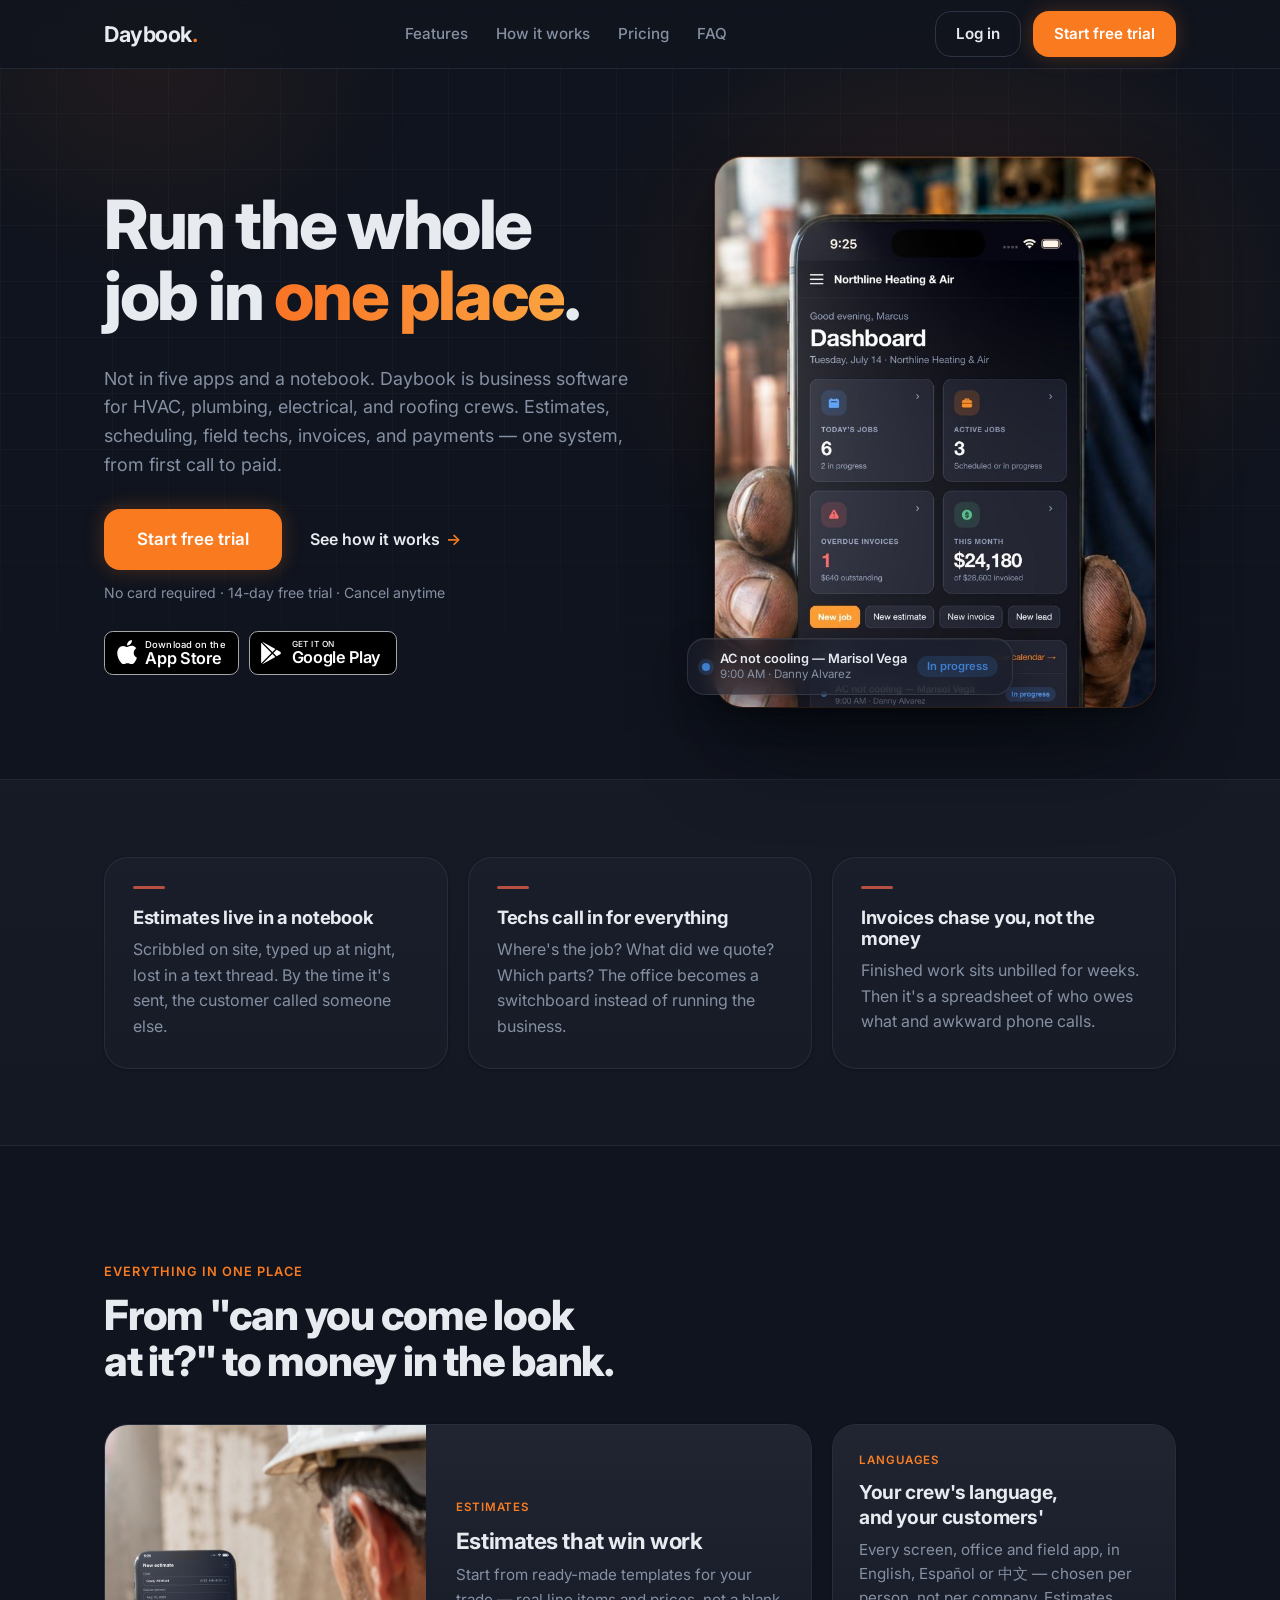
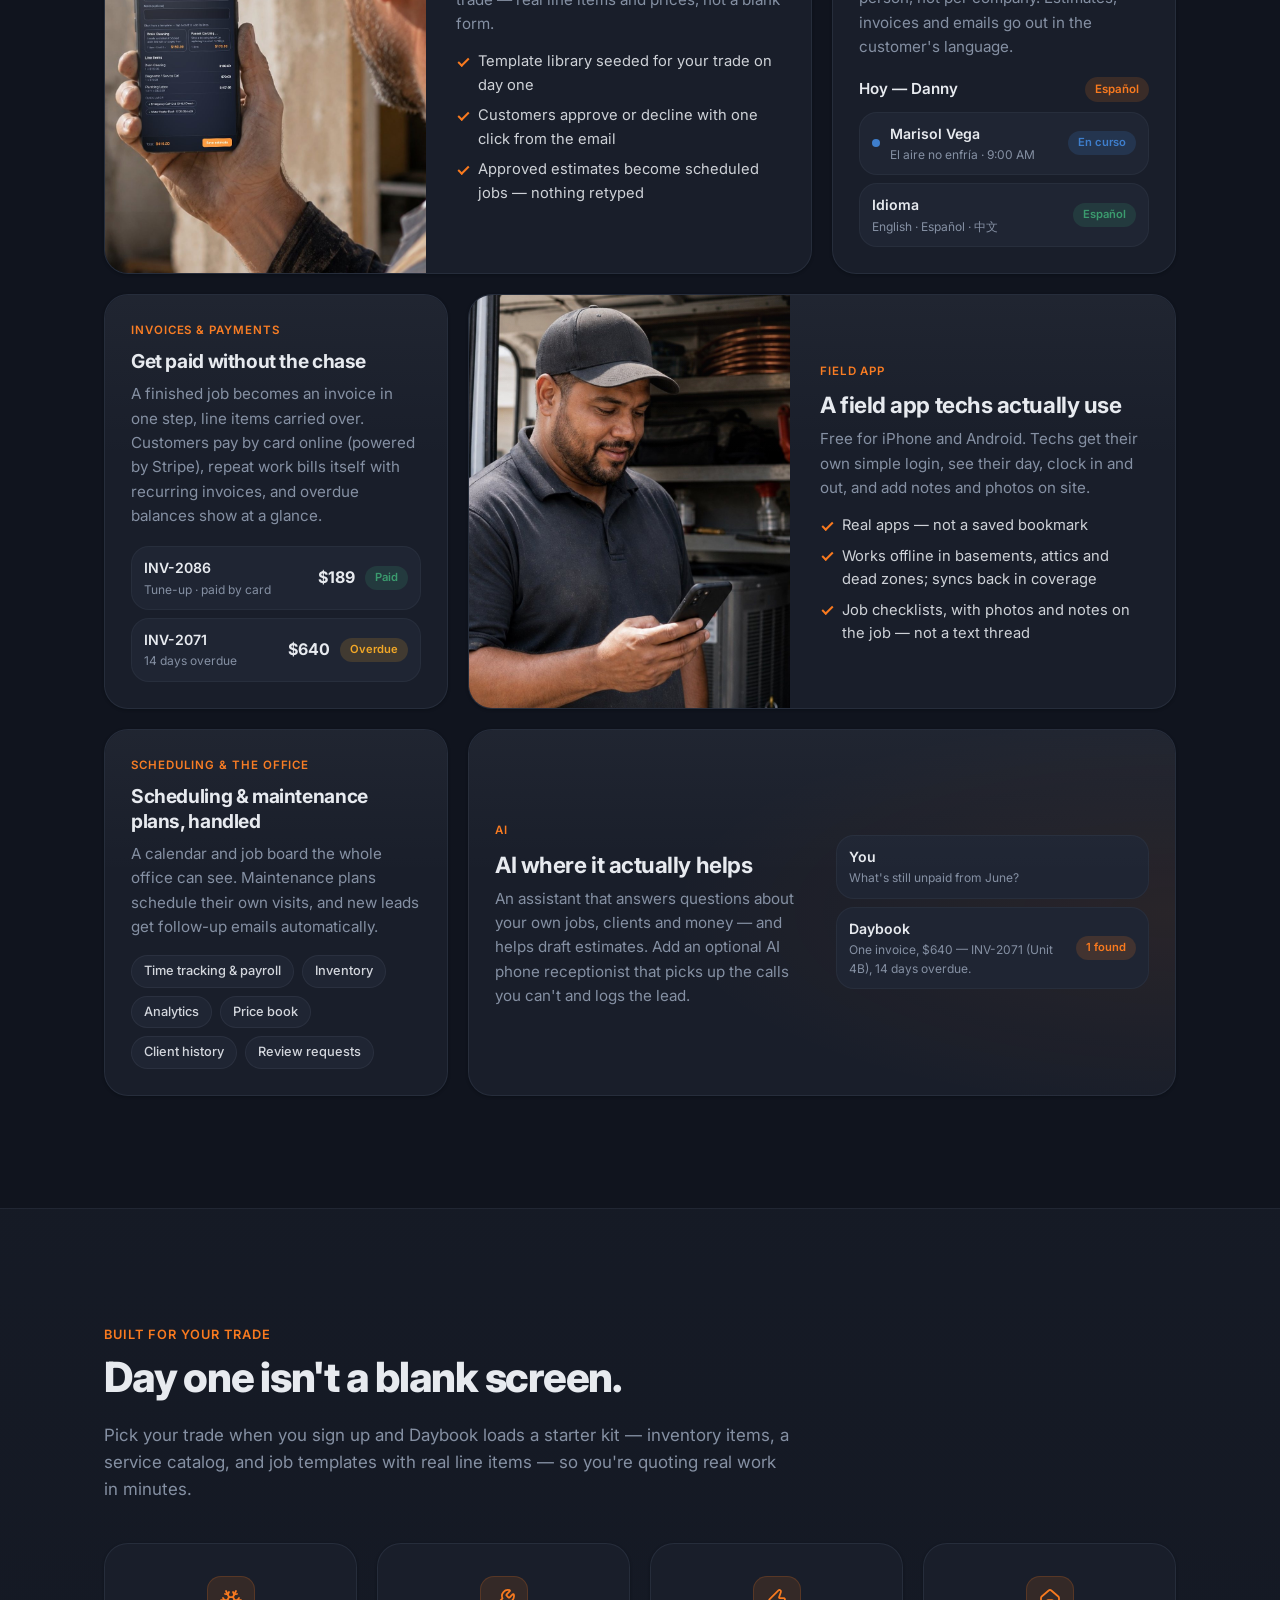
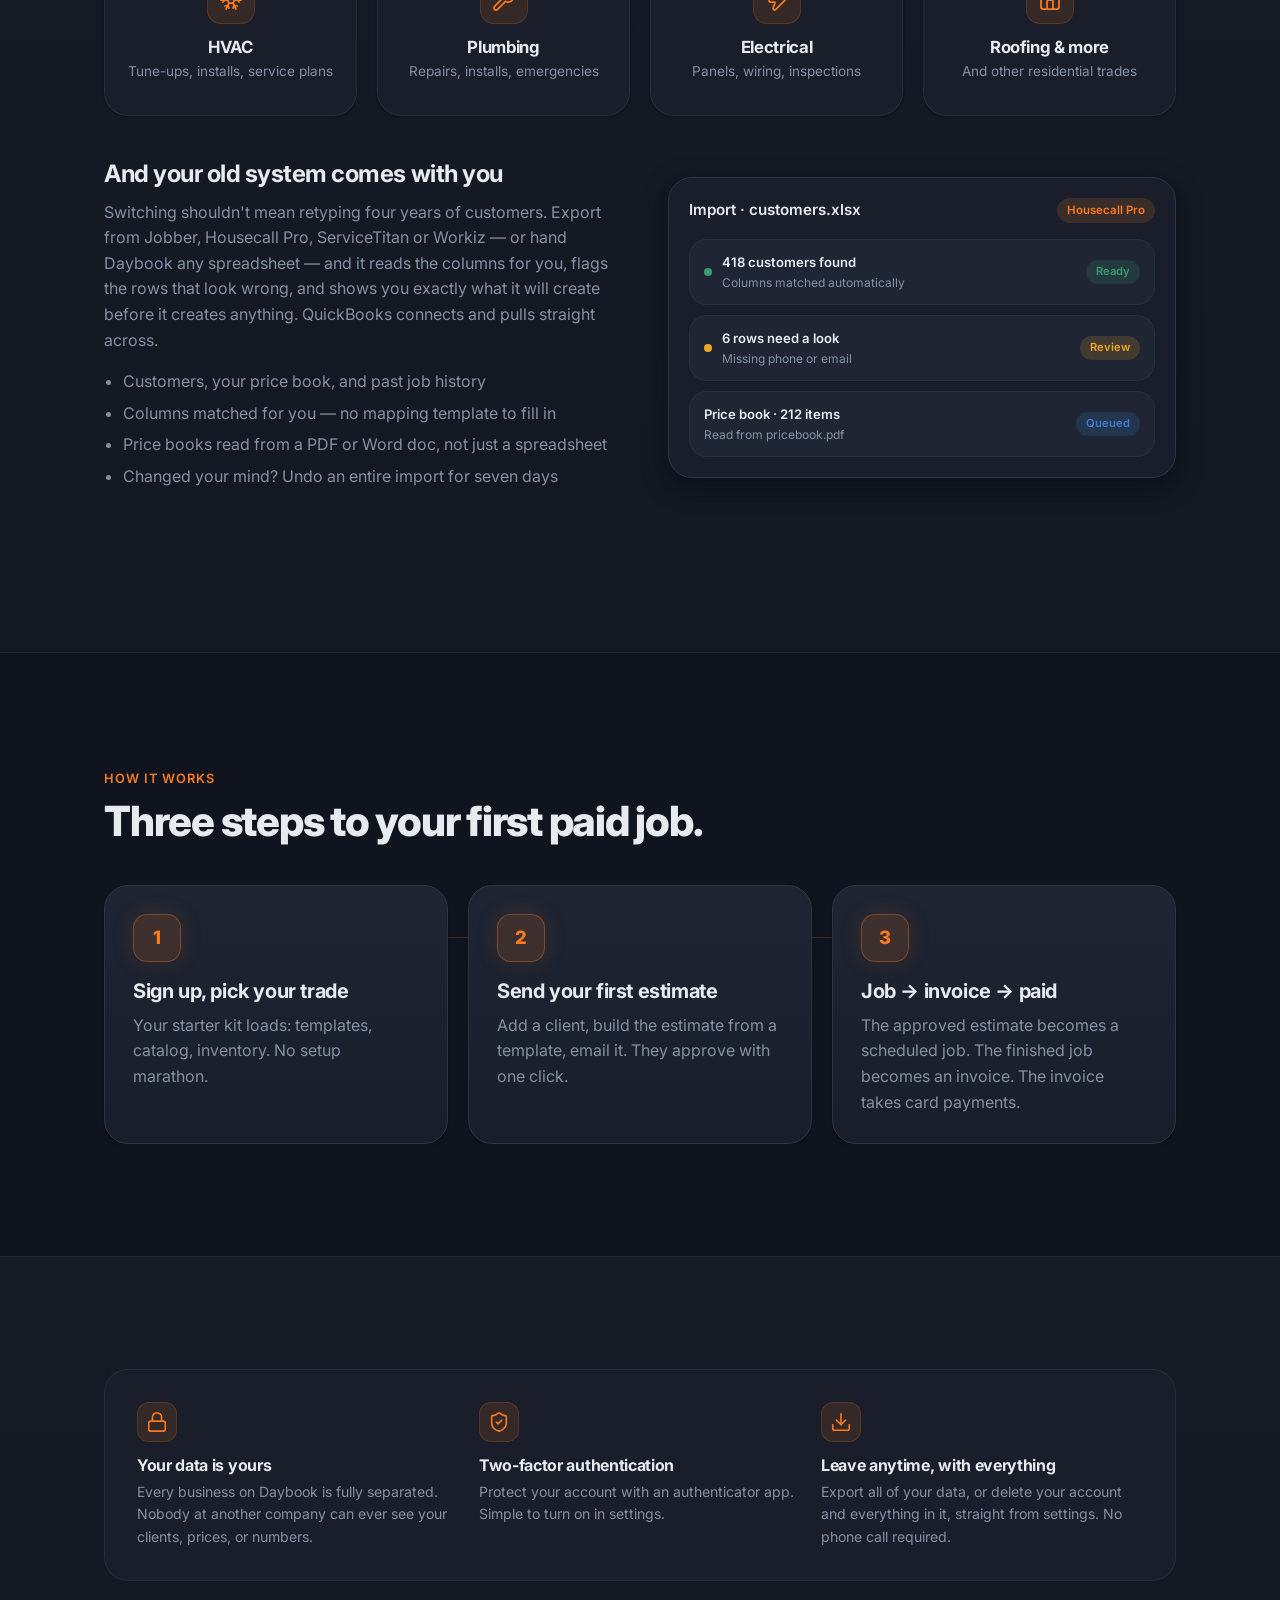
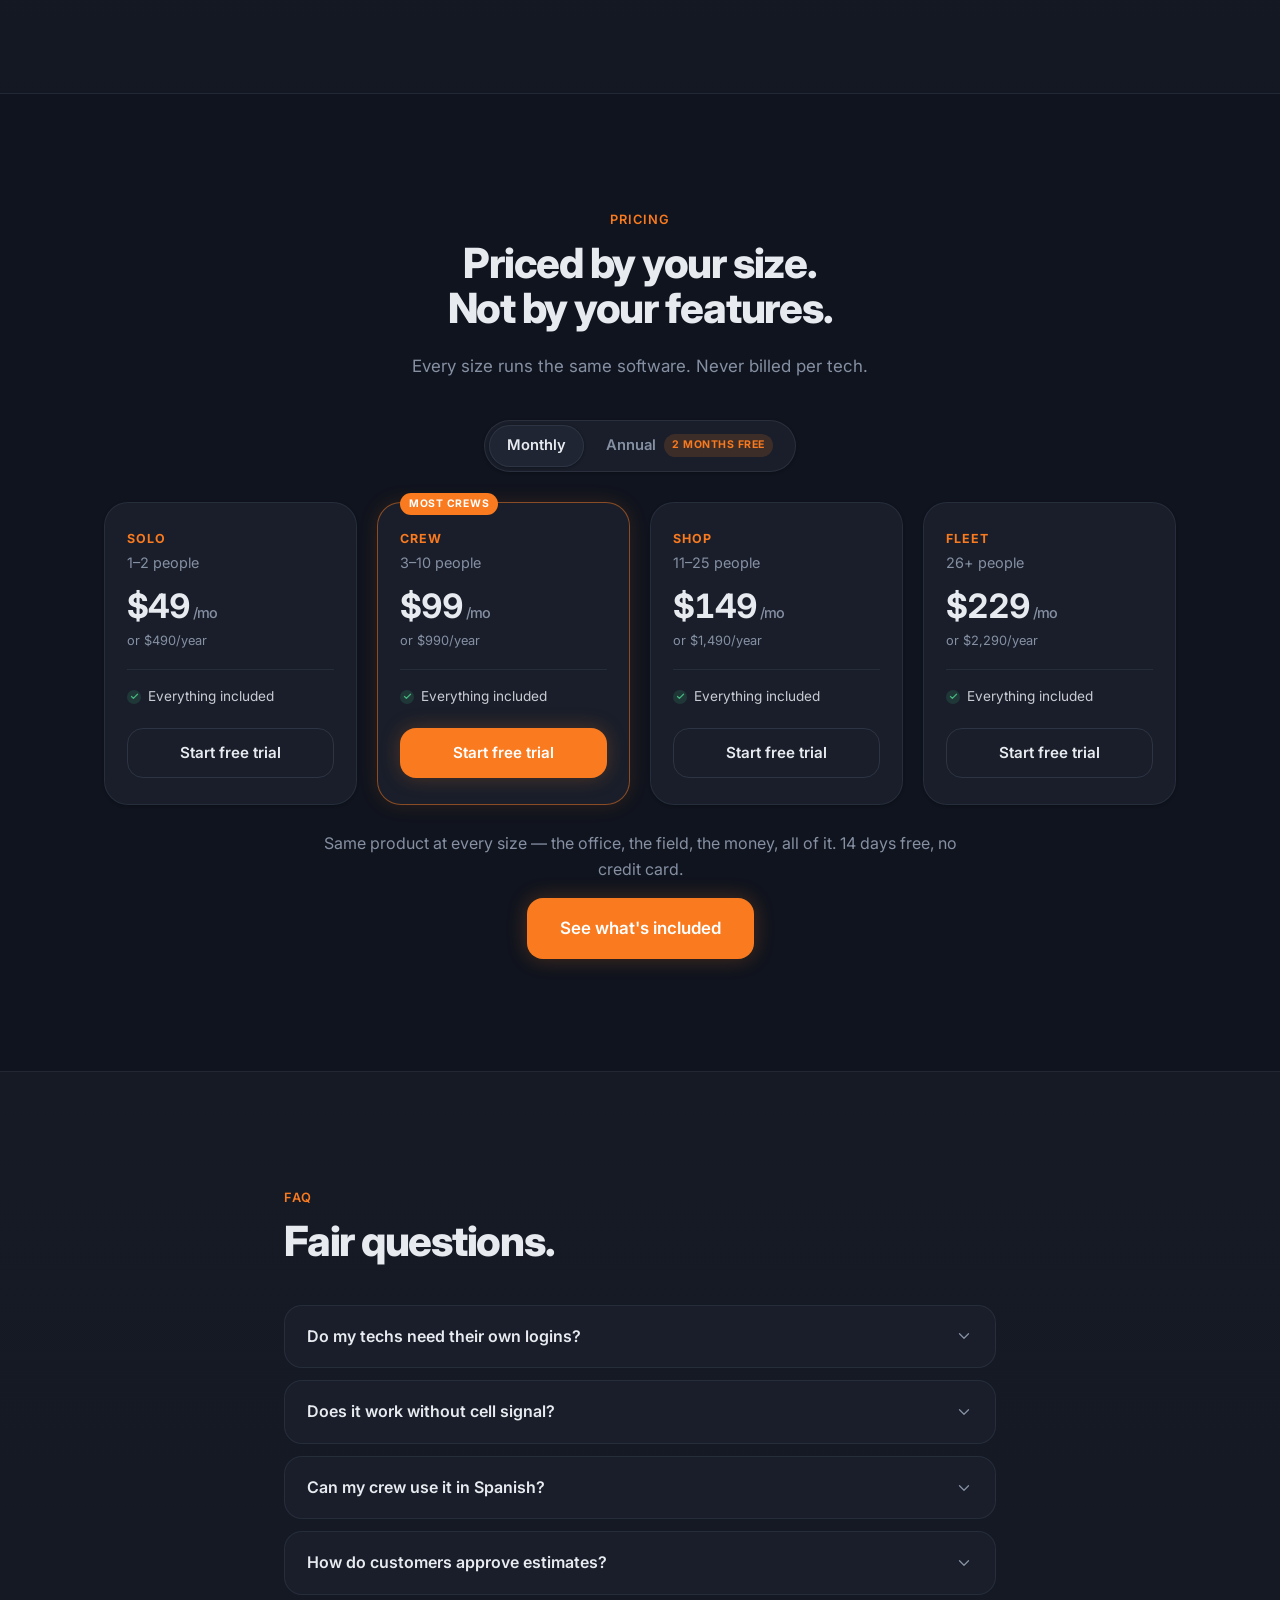
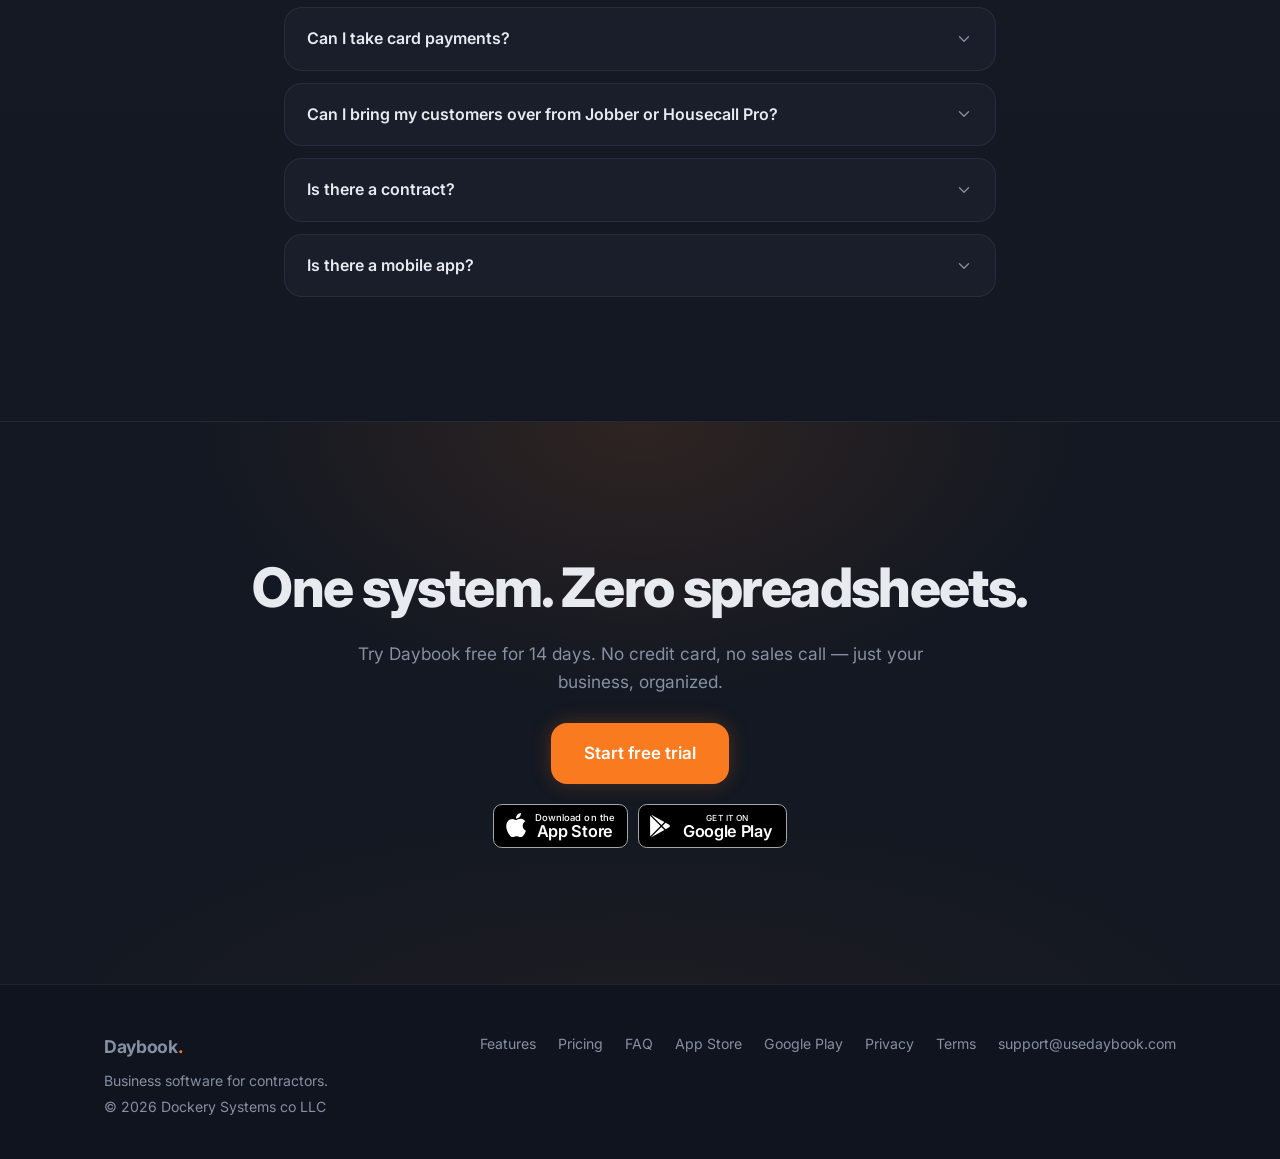
==== index.html @ 9fbcbaff "Merge branch 'wt/features' into claude/compassionate-wright-7ay60a" ====
<!doctype html>
<html lang="en">
<head>
  <meta charset="utf-8">
  <meta name="viewport" content="width=device-width, initial-scale=1">
  <title>Daybook — Business software for contractors</title>
  <meta name="description" content="Daybook runs your whole contracting business in one place: estimates, scheduling, field techs, invoices, and payments. Built for HVAC, plumbing, electrical, and roofing crews. Free apps on the App Store and Google Play. 14-day free trial, no card required.">
  <link rel="canonical" href="https://usedaybook.com/">
  <link rel="icon" type="image/svg+xml" href="/assets/favicon.svg">
  <link rel="icon" type="image/png" sizes="32x32" href="/assets/favicon-32.png">
  <link rel="icon" type="image/png" sizes="192x192" href="/assets/icon-192.png">
  <link rel="apple-touch-icon" href="/assets/apple-touch-icon.png">
  <meta name="theme-color" content="#10141e">
  <link rel="preconnect" href="https://fonts.googleapis.com">
  <link rel="preconnect" href="https://fonts.gstatic.com" crossorigin>
  <link href="https://fonts.googleapis.com/css2?family=Inter:wght@400;500;600;700;800&display=swap" rel="stylesheet">
  <link rel="stylesheet" href="/assets/styles.css">
  <script>document.documentElement.classList.add('js')</script>
  <meta property="og:title" content="Daybook — Business software for contractors">
  <meta property="og:description" content="One system for the whole job: lead → estimate → job → tech → invoice → payment. Built for the trades, with free apps on iPhone and Android.">
  <meta property="og:type" content="website">
  <meta property="og:url" content="https://usedaybook.com/">
  <meta property="og:site_name" content="Daybook">
  <meta property="og:image" content="https://usedaybook.com/assets/og-image.jpg">
  <meta property="og:image:type" content="image/jpeg">
  <meta property="og:image:width" content="1200">
  <meta property="og:image:height" content="630">
  <meta property="og:image:alt" content="Daybook: Run the whole job in one place. The Daybook dashboard on a phone, for HVAC, plumbing, electrical, and roofing crews.">
  <meta name="twitter:card" content="summary_large_image">
  <meta name="twitter:title" content="Daybook — Business software for contractors">
  <meta name="twitter:description" content="One system for the whole job: lead → estimate → job → tech → invoice → payment. Built for the trades, with free apps on iPhone and Android.">
  <meta name="twitter:image" content="https://usedaybook.com/assets/og-image.jpg">
  <meta name="twitter:image:alt" content="Daybook: Run the whole job in one place. The Daybook dashboard on a phone, for HVAC, plumbing, electrical, and roofing crews.">
  <script type="application/ld+json">
  {
    "@context": "https://schema.org",
    "@type": "SoftwareApplication",
    "name": "Daybook",
    "url": "https://usedaybook.com/",
    "description": "Business software for HVAC, plumbing, electrical, and roofing contractors: estimates, scheduling, field techs, invoices, and payments in one place.",
    "applicationCategory": "BusinessApplication",
    "operatingSystem": "Web, iOS, Android",
    "image": "https://usedaybook.com/assets/og-image.jpg",
    "offers": {
      "@type": "AggregateOffer",
      "priceCurrency": "USD",
      "lowPrice": "49",
      "highPrice": "229",
      "offerCount": "4",
      "description": "Monthly subscription priced by company size, $49 to $229 per month. 14-day free trial, no card required."
    }
  }
  </script>
</head>
<body>

<header class="nav">
  <div class="container nav-inner">
    <a class="wordmark" href="/">Daybook<span class="dot">.</span></a>
    <nav aria-label="Main">
      <ul class="nav-links">
        <li><a href="#features">Features</a></li>
        <li><a href="#how">How it works</a></li>
        <li><a href="/pricing/">Pricing</a></li>
        <li><a href="#faq">FAQ</a></li>
      </ul>
    </nav>
    <div class="nav-cta">
      <a class="btn btn-ghost" href="https://app.usedaybook.com">Log in</a>
      <a class="btn btn-primary" href="https://app.usedaybook.com/register">Start free trial</a>
      <button class="nav-toggle" aria-expanded="false" aria-label="Open menu"><svg class="icon-menu" xmlns="http://www.w3.org/2000/svg" width="22" height="22" viewBox="0 0 24 24" fill="none" stroke="currentColor" stroke-width="1.75" stroke-linecap="round" stroke-linejoin="round" aria-hidden="true" focusable="false"><path d="M4 5h16"/><path d="M4 12h16"/><path d="M4 19h16"/></svg><svg class="icon-close" xmlns="http://www.w3.org/2000/svg" width="22" height="22" viewBox="0 0 24 24" fill="none" stroke="currentColor" stroke-width="1.75" stroke-linecap="round" stroke-linejoin="round" aria-hidden="true" focusable="false"><path d="M18 6 6 18"/><path d="m6 6 12 12"/></svg></button>
    </div>
  </div>
  <div class="mobile-menu">
    <a href="#features">Features</a>
    <a href="#how">How it works</a>
    <a href="/pricing/">Pricing</a>
    <a href="#faq">FAQ</a>
    <a href="https://app.usedaybook.com">Log in</a>
    <a class="btn btn-primary" href="https://app.usedaybook.com/register">Start free trial</a>
  </div>
</header>

<main>
  <!-- ── Hero ─────────────────────────────────────────────────── -->
  <section class="container hero">
    <div>
      <h1>Run the whole job in <span class="hl">one place</span>.</h1>
      <p class="lede">Not in five apps and a notebook. Daybook is business software for HVAC, plumbing, electrical, and roofing crews. Estimates, scheduling, field techs, invoices, and payments — one system, from first call to paid.</p>
      <div class="hero-ctas">
        <a class="btn btn-primary btn-lg" href="https://app.usedaybook.com/register">Start free trial</a>
        <a class="hero-link" href="#how">See how it works <span aria-hidden="true">→</span></a>
      </div>
      <p class="hero-note">No card required · 14-day free trial · Cancel anytime</p>
      <div class="store-links hero-stores">
        <a class="btn-store btn-store-apple" href="https://apps.apple.com/us/app/daybook-for-contractors/id6791011263" aria-label="Download Daybook on the App Store">
          <svg class="store-glyph" viewBox="0 0 24 24" aria-hidden="true" focusable="false"><path d="M12.152 6.896c-.948 0-2.415-1.078-3.96-1.04-2.04.027-3.91 1.183-4.961 3.014-2.117 3.675-.546 9.103 1.519 12.09 1.013 1.454 2.208 3.09 3.792 3.039 1.52-.065 2.09-.987 3.935-.987 1.831 0 2.35.987 3.96.948 1.637-.026 2.676-1.48 3.676-2.948 1.156-1.688 1.636-3.325 1.662-3.415-.039-.013-3.182-1.221-3.22-4.857-.026-3.04 2.48-4.494 2.597-4.559-1.429-2.09-3.623-2.324-4.39-2.376-2-.156-3.675 1.09-4.61 1.09zM15.53 3.83c.843-1.012 1.4-2.427 1.245-3.83-1.207.052-2.662.805-3.532 1.818-.78.896-1.454 2.338-1.273 3.714 1.338.104 2.715-.688 3.559-1.701"/></svg>
          <span class="store-kicker">Download on the</span>
          <span class="store-name">App Store</span>
        </a>
        <a class="btn-store btn-store-google" href="https://play.google.com/store/apps/details?id=com.usedaybook.app" aria-label="Get Daybook on Google Play">
          <svg class="store-glyph" viewBox="0 0 24 24" aria-hidden="true" focusable="false"><path d="M22.018 13.298l-3.919 2.218-3.515-3.493 3.543-3.521 3.891 2.202a1.49 1.49 0 0 1 0 2.594zM1.337.924a1.486 1.486 0 0 0-.112.568v21.017c0 .217.045.419.124.6l11.155-11.087L1.337.924zm12.207 10.065l3.258-3.238L3.45.195a1.466 1.466 0 0 0-.946-.179l11.04 10.973zm0 2.067l-11 10.933c.298.036.612-.016.906-.183l13.324-7.54-3.23-3.21z"/></svg>
          <span class="store-kicker">GET IT ON</span>
          <span class="store-name">Google Play</span>
        </a>
      </div>
    </div>

    <figure class="hero-shot">
      <img src="assets/img/shot-dashboard.jpg"
           srcset="assets/img/shot-dashboard-720.jpg 720w, assets/img/shot-dashboard.jpg 1040w"
           sizes="(max-width: 560px) min(360px, calc(100vw - 32px)), (max-width: 900px) 400px, 440px"
           width="1040" height="1300" loading="eager" fetchpriority="high" decoding="async"
           alt="A hand holding an iPhone open to the Daybook dashboard for Northline Heating &amp; Air: 6 jobs today with 2 in progress, 3 active jobs, 1 overdue invoice with $640 outstanding, and $24,180 this month. Today's first job, AC not cooling for Marisol Vega, is in progress with technician Danny Alvarez.">
      <div class="hero-chip" aria-hidden="true">
        <span class="hero-chip-dot"></span>
        <span class="hero-chip-text">
          <span class="hero-chip-title">AC not cooling — Marisol Vega</span>
          <span class="hero-chip-sub">9:00 AM · Danny Alvarez</span>
        </span>
        <span class="pill pill-active">In progress</span>
      </div>
    </figure>
  </section>

  <!-- ── Problem strip ────────────────────────────────────────── -->
  <section class="section-tight chapter chapter-alt problem">
    <div class="container">
      <div class="grid-3 reveal stagger">
        <div class="card card-lift">
          <h3>Estimates live in a notebook</h3>
          <p class="muted" style="margin:0">Scribbled on site, typed up at night, lost in a text thread. By the time it's sent, the customer called someone else.</p>
        </div>
        <div class="card card-lift">
          <h3>Techs call in for everything</h3>
          <p class="muted" style="margin:0">Where's the job? What did we quote? Which parts? The office becomes a switchboard instead of running the business.</p>
        </div>
        <div class="card card-lift">
          <h3>Invoices chase you, not the money</h3>
          <p class="muted" style="margin:0">Finished work sits unbilled for weeks. Then it's a spreadsheet of who owes what and awkward phone calls.</p>
        </div>
      </div>
    </div>
  </section>

  <!-- ── Features ─────────────────────────────────────────────── -->
  <section class="section chapter" id="features">
    <div class="container">
      <div class="section-head reveal">
        <span class="kicker">Everything in one place</span>
        <h2>From "can you come look at it?" to money in the bank.</h2>
      </div>

      <div class="bento reveal stagger">
        <article class="bento-tile bento-hero">
          <figure class="bento-media">
            <img src="/assets/img/shot-estimate.jpg" width="1040" height="1300" loading="lazy" decoding="async" class="pos-estimate"
                 alt="A contractor on site building an estimate on his phone in Daybook, with line items and a running total.">
          </figure>
          <div class="bento-copy">
            <span class="bento-tag">Estimates</span>
            <h3>Estimates that win work</h3>
            <p>Start from ready-made templates for your trade — real line items and prices, not a blank form.</p>
            <ul class="bento-list">
              <li>Template library seeded for your trade on day one</li>
              <li>Customers approve or decline with one click from the email</li>
              <li>Approved estimates become scheduled jobs — nothing retyped</li>
            </ul>
          </div>
        </article>

        <article class="bento-tile">
          <span class="bento-tag">Languages</span>
          <h3>Your crew's language, and your customers'</h3>
          <p>Every screen, office and field app, in English, Español or 中文 — chosen per person, not per company. Estimates, invoices and emails go out in the customer's language.</p>
          <div class="bento-mock" role="img" aria-label="Stylized preview of the field app running in Spanish">
            <div class="mock-titlebar"><span class="t">Hoy — Danny</span><span class="mock-chip">Español</span></div>
            <div class="mock-row"><span class="dot dot-active"></span><div class="grow"><div class="name">Marisol Vega</div><div class="sub">El aire no enfría · 9:00 AM</div></div><span class="pill pill-active">En curso</span></div>
            <div class="mock-row"><div class="grow"><div class="name">Idioma</div><div class="sub">English · Español · 中文</div></div><span class="pill pill-complete">Español</span></div>
          </div>
        </article>

        <article class="bento-tile">
          <span class="bento-tag">Invoices &amp; payments</span>
          <h3>Get paid without the chase</h3>
          <p>A finished job becomes an invoice in one step, line items carried over. Customers pay by card online (powered by Stripe), repeat work bills itself with recurring invoices, and overdue balances show at a glance.</p>
          <div class="bento-mock hide-phone" role="img" aria-label="Stylized invoices preview">
            <div class="mock-row"><div class="grow"><div class="name">INV-2086</div><div class="sub">Tune-up · paid by card</div></div><span class="amt">$189</span><span class="pill pill-complete">Paid</span></div>
            <div class="mock-row"><div class="grow"><div class="name">INV-2071</div><div class="sub">14 days overdue</div></div><span class="amt">$640</span><span class="pill pill-attention">Overdue</span></div>
          </div>
        </article>

        <article class="bento-tile bento-hero">
          <figure class="bento-media">
            <img src="/assets/img/shot-tech.jpg" width="1040" height="1300" loading="lazy" decoding="async" class="pos-tech"
                 alt="An HVAC technician at his van checking his day on his phone.">
          </figure>
          <div class="bento-copy">
            <span class="bento-tag">Field app</span>
            <h3>A field app techs actually use</h3>
            <p>Free for iPhone and Android. Techs get their own simple login, see their day, clock in and out, and add notes and photos on site.</p>
            <ul class="bento-list">
              <li>Real apps — not a saved bookmark</li>
              <li>Works offline in basements, attics and dead zones; syncs back in coverage</li>
              <li>Job checklists, with photos and notes on the job — not a text thread</li>
            </ul>
          </div>
        </article>

        <article class="bento-tile">
          <span class="bento-tag">Scheduling &amp; the office</span>
          <h3>Scheduling &amp; maintenance plans, handled</h3>
          <p>A calendar and job board the whole office can see. Maintenance plans schedule their own visits, and new leads get follow-up emails automatically.</p>
          <ul class="bento-chips" aria-label="Also included">
            <li>Time tracking &amp; payroll</li>
            <li>Inventory</li>
            <li>Analytics</li>
            <li>Price book</li>
            <li>Client history</li>
            <li>Review requests</li>
          </ul>
        </article>

        <article class="bento-tile bento-wide">
          <div class="bento-copy">
            <span class="bento-tag">AI</span>
            <h3>AI where it actually helps</h3>
            <p>An assistant that answers questions about your own jobs, clients and money — and helps draft estimates. Add an optional AI phone receptionist that picks up the calls you can't and logs the lead.</p>
          </div>
          <div class="bento-mock" role="img" aria-label="Stylized AI assistant preview">
            <div class="mock-row"><div class="grow"><div class="name">You</div><div class="sub">What's still unpaid from June?</div></div></div>
            <div class="mock-row"><div class="grow"><div class="name">Daybook</div><div class="sub">One invoice, $640 — <span class="nowrap">INV-2071</span> (Unit 4B), 14 days overdue.</div></div><span class="pill pill-primary">1 found</span></div>
          </div>
        </article>
      </div>
    </div>
  </section>

  <!-- ── Trades ───────────────────────────────────────────────── -->
  <section class="section chapter chapter-alt">
    <div class="container">
      <div class="section-head reveal">
        <span class="kicker">Built for your trade</span>
        <h2>Day one isn't a blank screen.</h2>
        <p class="muted">Pick your trade when you sign up and Daybook loads a starter kit — inventory items, a service catalog, and job templates with real line items — so you're quoting real work in minutes.</p>
      </div>
      <div class="grid-4 reveal stagger">
        <div class="card card-lift trade-tile"><div class="icon"><svg xmlns="http://www.w3.org/2000/svg" width="24" height="24" viewBox="0 0 24 24" fill="none" stroke="currentColor" stroke-width="1.75" stroke-linecap="round" stroke-linejoin="round" aria-hidden="true" focusable="false"><path d="m10 20-1.25-2.5L6 18"/><path d="M10 4 8.75 6.5 6 6"/><path d="m14 20 1.25-2.5L18 18"/><path d="m14 4 1.25 2.5L18 6"/><path d="m17 21-3-6h-4"/><path d="m17 3-3 6 1.5 3"/><path d="M2 12h6.5L10 9"/><path d="m20 10-1.5 2 1.5 2"/><path d="M22 12h-6.5L14 15"/><path d="m4 10 1.5 2L4 14"/><path d="m7 21 3-6-1.5-3"/><path d="m7 3 3 6h4"/></svg></div><h3>HVAC</h3><p class="muted">Tune-ups, installs, service plans</p></div>
        <div class="card card-lift trade-tile"><div class="icon"><svg xmlns="http://www.w3.org/2000/svg" width="24" height="24" viewBox="0 0 24 24" fill="none" stroke="currentColor" stroke-width="1.75" stroke-linecap="round" stroke-linejoin="round" aria-hidden="true" focusable="false"><path d="M14.7 6.3a1 1 0 0 0 0 1.4l1.6 1.6a1 1 0 0 0 1.4 0l3.106-3.105c.32-.322.863-.22.983.218a6 6 0 0 1-8.259 7.057l-7.91 7.91a1 1 0 0 1-2.999-3l7.91-7.91a6 6 0 0 1 7.057-8.259c.438.12.54.662.219.984z"/></svg></div><h3>Plumbing</h3><p class="muted">Repairs, installs, emergencies</p></div>
        <div class="card card-lift trade-tile"><div class="icon"><svg xmlns="http://www.w3.org/2000/svg" width="24" height="24" viewBox="0 0 24 24" fill="none" stroke="currentColor" stroke-width="1.75" stroke-linecap="round" stroke-linejoin="round" aria-hidden="true" focusable="false"><path d="M15.914 4a1.5 1.5 0 00-2.474-1.561l-9 9A1.5 1.5 0 005.5 14h4.002a.5.5 0 01.471.666L8.086 20a1.5 1.5 0 002.475 1.56l9-9A1.5 1.5 0 0018.5 10h-3.997a.5.5 0 01-.472-.667z"/></svg></div><h3>Electrical</h3><p class="muted">Panels, wiring, inspections</p></div>
        <div class="card card-lift trade-tile"><div class="icon"><svg xmlns="http://www.w3.org/2000/svg" width="24" height="24" viewBox="0 0 24 24" fill="none" stroke="currentColor" stroke-width="1.75" stroke-linecap="round" stroke-linejoin="round" aria-hidden="true" focusable="false"><path d="M15 21v-8a1 1 0 0 0-1-1h-4a1 1 0 0 0-1 1v8"/><path d="M3 10a2 2 0 0 1 .709-1.528l7-6a2 2 0 0 1 2.582 0l7 6A2 2 0 0 1 21 10v9a2 2 0 0 1-2 2H5a2 2 0 0 1-2-2z"/></svg></div><h3>Roofing &amp; more</h3><p class="muted">And other residential trades</p></div>
      </div>

      <div class="feature-row reveal">
        <div class="feature-copy">
          <h3>And your old system comes with you</h3>
          <p class="muted">Switching shouldn't mean retyping four years of customers. Export from Jobber, Housecall Pro, ServiceTitan or Workiz — or hand Daybook any spreadsheet — and it reads the columns for you, flags the rows that look wrong, and shows you exactly what it will create before it creates anything. QuickBooks connects and pulls straight across.</p>
          <ul>
            <li>Customers, your price book, and past job history</li>
            <li>Columns matched for you — no mapping template to fill in</li>
            <li>Price books read from a PDF or Word doc, not just a spreadsheet</li>
            <li>Changed your mind? Undo an entire import for seven days</li>
          </ul>
        </div>
        <div class="mock" role="img" aria-label="Stylized preview of the import wizard reviewing a customer file">
          <div class="mock-titlebar"><span class="t">Import · customers.xlsx</span><span class="mock-chip">Housecall Pro</span></div>
          <div class="mock-row"><span class="dot dot-complete"></span><div class="grow"><div class="name">418 customers found</div><div class="sub">Columns matched automatically</div></div><span class="pill pill-complete">Ready</span></div>
          <div class="mock-row"><span class="dot dot-attention"></span><div class="grow"><div class="name">6 rows need a look</div><div class="sub">Missing phone or email</div></div><span class="pill pill-attention">Review</span></div>
          <div class="mock-row"><div class="grow"><div class="name">Price book · 212 items</div><div class="sub">Read from pricebook.pdf</div></div><span class="pill pill-active">Queued</span></div>
        </div>
      </div>
    </div>
  </section>

  <!-- ── How it works ─────────────────────────────────────────── -->
  <section class="section chapter how" id="how">
    <div class="container">
      <div class="section-head reveal">
        <span class="kicker">How it works</span>
        <h2>Three steps to your first paid job.</h2>
      </div>
      <div class="grid-3 reveal stagger">
        <div class="card">
          <div class="step-num">1</div>
          <h3>Sign up, pick your trade</h3>
          <p class="muted" style="margin:0">Your starter kit loads: templates, catalog, inventory. No setup marathon.</p>
        </div>
        <div class="card">
          <div class="step-num">2</div>
          <h3>Send your first estimate</h3>
          <p class="muted" style="margin:0">Add a client, build the estimate from a template, email it. They approve with one click.</p>
        </div>
        <div class="card">
          <div class="step-num">3</div>
          <h3>Job → invoice → paid</h3>
          <p class="muted" style="margin:0">The approved estimate becomes a scheduled job. The finished job becomes an invoice. The invoice takes card payments.</p>
        </div>
      </div>
    </div>
  </section>

  <!-- ── Trust ────────────────────────────────────────────────── -->
  <section class="section chapter chapter-alt">
    <div class="container">
      <div class="trust reveal">
        <div>
          <span class="trust-icon"><svg xmlns="http://www.w3.org/2000/svg" width="22" height="22" viewBox="0 0 24 24" fill="none" stroke="currentColor" stroke-width="1.75" stroke-linecap="round" stroke-linejoin="round" aria-hidden="true" focusable="false"><rect width="18" height="11" x="3" y="11" rx="2" ry="2"/><path d="M7 11V7a5 5 0 0 1 10 0v4"/></svg></span>
          <h3>Your data is yours</h3>
          <p class="muted">Every business on Daybook is fully separated. Nobody at another company can ever see your clients, prices, or numbers.</p>
        </div>
        <div>
          <span class="trust-icon"><svg xmlns="http://www.w3.org/2000/svg" width="22" height="22" viewBox="0 0 24 24" fill="none" stroke="currentColor" stroke-width="1.75" stroke-linecap="round" stroke-linejoin="round" aria-hidden="true" focusable="false"><path d="M20 13c0 5-3.5 7.5-7.66 8.95a1 1 0 0 1-.67-.01C7.5 20.5 4 18 4 13V6a1 1 0 0 1 1-1c2 0 4.5-1.2 6.24-2.72a1.17 1.17 0 0 1 1.52 0C14.51 3.81 17 5 19 5a1 1 0 0 1 1 1z"/><path d="m9 12 2 2 4-4"/></svg></span>
          <h3>Two-factor authentication</h3>
          <p class="muted">Protect your account with an authenticator app. Simple to turn on in settings.</p>
        </div>
        <div>
          <span class="trust-icon"><svg xmlns="http://www.w3.org/2000/svg" width="22" height="22" viewBox="0 0 24 24" fill="none" stroke="currentColor" stroke-width="1.75" stroke-linecap="round" stroke-linejoin="round" aria-hidden="true" focusable="false"><path d="M12 15V3"/><path d="M21 15v4a2 2 0 0 1-2 2H5a2 2 0 0 1-2-2v-4"/><path d="m7 10 5 5 5-5"/></svg></span>
          <h3>Leave anytime, with everything</h3>
          <p class="muted">Export all of your data, or delete your account and everything in it, straight from settings. No phone call required.</p>
        </div>
      </div>
    </div>
  </section>

  <!-- ── Pricing ──────────────────────────────────────────────── -->
  <section class="section chapter" id="pricing">
    <div class="container">
      <div class="section-head reveal" style="text-align:center;margin-left:auto;margin-right:auto">
        <span class="kicker">Pricing</span>
        <h2>Priced by your size. Not by your features.</h2>
        <p class="muted">Every size runs the same software. Never billed per tech.</p>
      </div>
      <div class="billing-toggle-wrap">
        <div class="billing-toggle" role="group" aria-label="Billing period">
          <button type="button" class="billing-opt" data-billing="monthly" aria-pressed="true">Monthly</button>
          <button type="button" class="billing-opt" data-billing="annual" aria-pressed="false">Annual <span class="billing-badge">2 months free</span></button>
        </div>
      </div>
      <div class="grid-4 bands reveal stagger">
        <div class="card band" data-price-monthly="49" data-price-annual="490">
          <span class="band-name">Solo</span>
          <span class="band-seats">1–2 people</span>
          <div class="band-price"><span class="band-amt">$49</span><span class="per"> /mo</span></div>
          <div class="band-annual">or $490/year</div>
          <p class="band-incl">Everything included</p>
          <a class="btn btn-ghost band-cta" href="https://app.usedaybook.com/register">Start free trial</a>
        </div>
        <div class="card band featured" data-price-monthly="99" data-price-annual="990">
          <span class="band-tag">Most crews</span>
          <span class="band-name">Crew</span>
          <span class="band-seats">3–10 people</span>
          <div class="band-price"><span class="band-amt">$99</span><span class="per"> /mo</span></div>
          <div class="band-annual">or $990/year</div>
          <p class="band-incl">Everything included</p>
          <a class="btn btn-primary band-cta" href="https://app.usedaybook.com/register">Start free trial</a>
        </div>
        <div class="card band" data-price-monthly="149" data-price-annual="1490">
          <span class="band-name">Shop</span>
          <span class="band-seats">11–25 people</span>
          <div class="band-price"><span class="band-amt">$149</span><span class="per"> /mo</span></div>
          <div class="band-annual">or $1,490/year</div>
          <p class="band-incl">Everything included</p>
          <a class="btn btn-ghost band-cta" href="https://app.usedaybook.com/register">Start free trial</a>
        </div>
        <div class="card band" data-price-monthly="229" data-price-annual="2290">
          <span class="band-name">Fleet</span>
          <span class="band-seats">26+ people</span>
          <div class="band-price"><span class="band-amt">$229</span><span class="per"> /mo</span></div>
          <div class="band-annual">or $2,290/year</div>
          <p class="band-incl">Everything included</p>
          <a class="btn btn-ghost band-cta" href="https://app.usedaybook.com/register">Start free trial</a>
        </div>
      </div>
      <div class="band-note reveal">
        <p class="muted">Same product at every size — the office, the field, the money, all of it. 14 days free, no credit card.</p>
        <a class="btn btn-primary btn-lg" href="/pricing/">See what's included</a>
      </div>
    </div>
  </section>

  <!-- ── FAQ ──────────────────────────────────────────────────── -->
  <section class="section chapter chapter-alt" id="faq">
    <div class="container" style="max-width:760px">
      <div class="section-head reveal">
        <span class="kicker">FAQ</span>
        <h2>Fair questions.</h2>
      </div>
      <div class="reveal">
        <div class="faq-item">
          <button class="faq-q" aria-expanded="false">Do my techs need their own logins?<span class="chev"><svg xmlns="http://www.w3.org/2000/svg" width="18" height="18" viewBox="0 0 24 24" fill="none" stroke="currentColor" stroke-width="1.75" stroke-linecap="round" stroke-linejoin="round" aria-hidden="true" focusable="false"><path d="m6 9 6 6 6-6"/></svg></span></button>
          <div class="faq-a">Yes — and that's a good thing. Techs get simple username logins for the field portal, where they see their jobs, clock in and out, and add notes and photos. They don't see your books.</div>
        </div>
        <div class="faq-item">
          <button class="faq-q" aria-expanded="false">Does it work without cell signal?<span class="chev"><svg xmlns="http://www.w3.org/2000/svg" width="18" height="18" viewBox="0 0 24 24" fill="none" stroke="currentColor" stroke-width="1.75" stroke-linecap="round" stroke-linejoin="round" aria-hidden="true" focusable="false"><path d="m6 9 6 6 6-6"/></svg></span></button>
          <div class="faq-a">The tech portal does. Clock-ins, notes, and photos are saved on the phone and sync automatically when coverage returns. Basements and crawl spaces don't stop the paperwork.</div>
        </div>
        <div class="faq-item">
          <button class="faq-q" aria-expanded="false">Can my crew use it in Spanish?<span class="chev"><svg xmlns="http://www.w3.org/2000/svg" width="18" height="18" viewBox="0 0 24 24" fill="none" stroke="currentColor" stroke-width="1.75" stroke-linecap="round" stroke-linejoin="round" aria-hidden="true" focusable="false"><path d="m6 9 6 6 6-6"/></svg></span></button>
          <div class="faq-a">Yes — the whole product, not a partial translation. Every screen on both the office side and the field app is available in Spanish and Chinese, and each person chooses their own language from their profile, so your crew doesn't all have to work in the same one. A tech's choice applies instantly and holds even with no signal. Estimates, invoices and emails going to a customer follow that customer's language instead.</div>
        </div>
        <div class="faq-item">
          <button class="faq-q" aria-expanded="false">How do customers approve estimates?<span class="chev"><svg xmlns="http://www.w3.org/2000/svg" width="18" height="18" viewBox="0 0 24 24" fill="none" stroke="currentColor" stroke-width="1.75" stroke-linecap="round" stroke-linejoin="round" aria-hidden="true" focusable="false"><path d="m6 9 6 6 6-6"/></svg></span></button>
          <div class="faq-a">Straight from the email you send them — one click to approve or decline. No account, no app, no login for your customer.</div>
        </div>
        <div class="faq-item">
          <button class="faq-q" aria-expanded="false">Can I take card payments?<span class="chev"><svg xmlns="http://www.w3.org/2000/svg" width="18" height="18" viewBox="0 0 24 24" fill="none" stroke="currentColor" stroke-width="1.75" stroke-linecap="round" stroke-linejoin="round" aria-hidden="true" focusable="false"><path d="m6 9 6 6 6-6"/></svg></span></button>
          <div class="faq-a">Yes. Invoices include an online payment link, with card processing powered by Stripe.</div>
        </div>
        <div class="faq-item">
          <button class="faq-q" aria-expanded="false">Can I bring my customers over from Jobber or Housecall Pro?<span class="chev"><svg xmlns="http://www.w3.org/2000/svg" width="18" height="18" viewBox="0 0 24 24" fill="none" stroke="currentColor" stroke-width="1.75" stroke-linecap="round" stroke-linejoin="round" aria-hidden="true" focusable="false"><path d="m6 9 6 6 6-6"/></svg></span></button>
          <div class="faq-a">Yes. Export your customers, price book and job history from whatever you're on now — Jobber, Housecall Pro, ServiceTitan, Workiz, or a plain spreadsheet — and Daybook matches the columns for you and shows you what it will create before it creates it. Price books can come from a PDF or Word doc too. QuickBooks connects directly and pulls across. If something looks wrong afterwards, you can undo an entire import for seven days.</div>
        </div>
        <div class="faq-item">
          <button class="faq-q" aria-expanded="false">Is there a contract?<span class="chev"><svg xmlns="http://www.w3.org/2000/svg" width="18" height="18" viewBox="0 0 24 24" fill="none" stroke="currentColor" stroke-width="1.75" stroke-linecap="round" stroke-linejoin="round" aria-hidden="true" focusable="false"><path d="m6 9 6 6 6-6"/></svg></span></button>
          <div class="faq-a">No. Daybook is month to month, and you can cancel anytime. The trial is 14 days and doesn't ask for a card.</div>
        </div>
        <div class="faq-item">
          <button class="faq-q" aria-expanded="false">Is there a mobile app?<span class="chev"><svg xmlns="http://www.w3.org/2000/svg" width="18" height="18" viewBox="0 0 24 24" fill="none" stroke="currentColor" stroke-width="1.75" stroke-linecap="round" stroke-linejoin="round" aria-hidden="true" focusable="false"><path d="m6 9 6 6 6-6"/></svg></span></button>
          <div class="faq-a">Yes — Daybook is on both stores. Download it free from the <a href="https://apps.apple.com/us/app/daybook-for-contractors/id6791011263">App Store</a> for iPhone and iPad, or from <a href="https://play.google.com/store/apps/details?id=com.usedaybook.app">Google Play</a> for Android. It's a companion app for an existing account: you sign up on the web, then sign in on the phone. The field portal is built phone-first and keeps working with no signal. Daybook also runs in any browser on any device, so nobody is forced to install anything.</div>
        </div>
      </div>
    </div>
  </section>

  <!-- ── Final CTA ────────────────────────────────────────────── -->
  <section class="cta-band">
    <div class="container reveal">
      <h2>One system. Zero spreadsheets.</h2>
      <p class="muted" style="max-width:36rem;margin:0 auto 28px">Try Daybook free for 14 days. No credit card, no sales call — just your business, organized.</p>
      <a class="btn btn-primary btn-lg" href="https://app.usedaybook.com/register">Start free trial</a>
      <div class="store-links center">
        <a class="btn-store btn-store-apple" href="https://apps.apple.com/us/app/daybook-for-contractors/id6791011263" aria-label="Download Daybook on the App Store">
          <svg class="store-glyph" viewBox="0 0 24 24" aria-hidden="true" focusable="false"><path d="M12.152 6.896c-.948 0-2.415-1.078-3.96-1.04-2.04.027-3.91 1.183-4.961 3.014-2.117 3.675-.546 9.103 1.519 12.09 1.013 1.454 2.208 3.09 3.792 3.039 1.52-.065 2.09-.987 3.935-.987 1.831 0 2.35.987 3.96.948 1.637-.026 2.676-1.48 3.676-2.948 1.156-1.688 1.636-3.325 1.662-3.415-.039-.013-3.182-1.221-3.22-4.857-.026-3.04 2.48-4.494 2.597-4.559-1.429-2.09-3.623-2.324-4.39-2.376-2-.156-3.675 1.09-4.61 1.09zM15.53 3.83c.843-1.012 1.4-2.427 1.245-3.83-1.207.052-2.662.805-3.532 1.818-.78.896-1.454 2.338-1.273 3.714 1.338.104 2.715-.688 3.559-1.701"/></svg>
          <span class="store-kicker">Download on the</span>
          <span class="store-name">App Store</span>
        </a>
        <a class="btn-store btn-store-google" href="https://play.google.com/store/apps/details?id=com.usedaybook.app" aria-label="Get Daybook on Google Play">
          <svg class="store-glyph" viewBox="0 0 24 24" aria-hidden="true" focusable="false"><path d="M22.018 13.298l-3.919 2.218-3.515-3.493 3.543-3.521 3.891 2.202a1.49 1.49 0 0 1 0 2.594zM1.337.924a1.486 1.486 0 0 0-.112.568v21.017c0 .217.045.419.124.6l11.155-11.087L1.337.924zm12.207 10.065l3.258-3.238L3.45.195a1.466 1.466 0 0 0-.946-.179l11.04 10.973zm0 2.067l-11 10.933c.298.036.612-.016.906-.183l13.324-7.54-3.23-3.21z"/></svg>
          <span class="store-kicker">GET IT ON</span>
          <span class="store-name">Google Play</span>
        </a>
      </div>
    </div>
  </section>
</main>

<footer class="footer">
  <div class="container footer-grid">
    <div>
      <a class="wordmark" href="/" style="font-size:1.1rem">Daybook<span class="dot">.</span></a>
      <p style="margin:8px 0 0">Business software for contractors.</p>
      <p style="margin:4px 0 0">© 2026 Dockery Systems co LLC</p>
    </div>
    <div class="footer-links">
      <a href="#features">Features</a>
      <a href="/pricing/">Pricing</a>
      <a href="#faq">FAQ</a>
      <a href="https://apps.apple.com/us/app/daybook-for-contractors/id6791011263">App Store</a>
      <a href="https://play.google.com/store/apps/details?id=com.usedaybook.app">Google Play</a>
      <a href="/privacy/">Privacy</a>
      <a href="/terms/">Terms</a>
      <a href="mailto:support@usedaybook.com">support@usedaybook.com</a>
    </div>
  </div>
</footer>

<script src="/assets/site.js" defer></script>
</body>
</html>
---- assets/styles.css ----
/* ═══════════════════════════════════════════════════════════════════
   Daybook marketing site — design tokens mirrored from the product app.
   Dark matte navy, orange primary, Inter, soft geometry, fast motion.
   ═══════════════════════════════════════════════════════════════════ */

:root {
  /* Themed colors (HSL channels, from the app's dark theme) */
  --background: 222 30% 9%;
  --foreground: 218 20% 92%;
  --card: 222 26% 13%;
  --card-2: 222 24% 16%;
  --primary: 25 95% 55%;
  --primary-fg: 0 0% 100%;
  --muted-fg: 218 14% 58%;
  --border: 222 20% 22%;
  --status-active: 213 58% 52%;
  --status-complete: 152 45% 42%;
  --status-attention: 38 88% 55%;

  /* Constant geometry */
  --radius-card: 24px;
  --radius-button: 16px;
  --radius-input: 18px;

  /* Motion */
  --duration-fast: 150ms;
  --duration-base: 200ms;
  --duration-slow: 250ms;
  --ease-out: cubic-bezier(0.16, 1, 0.3, 1);

  --blur-glass: 12px;

  --shadow-1: 0 1px 3px hsl(222 40% 4% / 0.4);
  --shadow-2: 0 4px 12px hsl(222 40% 4% / 0.45);
  --shadow-3: 0 8px 24px hsl(222 40% 4% / 0.5);

  --max-w: 1120px;
}

*,
*::before,
*::after { box-sizing: border-box; }

html { scroll-behavior: smooth; }

/* In-page anchors land below the 68px sticky nav, not under it. */
[id] { scroll-margin-top: 84px; }

body {
  margin: 0;
  font-family: 'Inter', system-ui, -apple-system, sans-serif;
  background: hsl(var(--background));
  color: hsl(var(--foreground));
  line-height: 1.6;
  -webkit-font-smoothing: antialiased;
  text-rendering: optimizeLegibility;
}

img, svg { max-width: 100%; display: block; }

a { color: hsl(var(--primary)); text-decoration: none; }
a:hover { text-decoration: underline; }

h1, h2, h3, h4 {
  font-weight: 700;
  line-height: 1.15;
  margin: 0 0 0.5em;
  letter-spacing: -0.02em;
}

h1 { font-size: clamp(2.1rem, 5vw, 3.4rem); }
h2 { font-size: clamp(1.6rem, 3.5vw, 2.3rem); }
h3 { font-size: 1.25rem; }

p { margin: 0 0 1em; }

.muted { color: hsl(var(--muted-fg)); }

.container {
  max-width: var(--max-w);
  margin: 0 auto;
  padding: 0 24px;
}

/* Accessible focus */
:focus-visible {
  outline: 2px solid hsl(var(--primary));
  outline-offset: 3px;
  border-radius: 4px;
}

/* ── Buttons ─────────────────────────────────────────────────────── */
.btn {
  display: inline-block;
  padding: 14px 26px;
  border-radius: var(--radius-button);
  font-weight: 600;
  font-size: 1rem;
  border: 1px solid transparent;
  cursor: pointer;
  transition: transform var(--duration-fast) var(--ease-out),
              background-color var(--duration-base) var(--ease-out),
              border-color var(--duration-base) var(--ease-out),
              box-shadow var(--duration-base) var(--ease-out);
}
.btn:active { transform: scale(0.97); }
.btn:hover { text-decoration: none; }

.btn-primary {
  background: hsl(var(--primary));
  color: hsl(var(--primary-fg));
  box-shadow: 0 0 20px hsl(var(--primary) / 0.25);
}
.btn-primary:hover {
  background: hsl(25 95% 60%);
  box-shadow: 0 0 20px hsl(var(--primary) / 0.4);
}

.btn-ghost {
  background: transparent;
  color: hsl(var(--foreground));
  border-color: hsl(var(--border));
}
.btn-ghost:hover { border-color: hsl(var(--muted-fg)); }

.btn-lg { padding: 16px 32px; font-size: 1.06rem; }

/* App store badges: see the store-badges block at the end of this file. */

/* ── Sticky glass nav ────────────────────────────────────────────── */
.nav {
  position: sticky;
  top: 0;
  z-index: 50;
  background: hsl(var(--background) / 0.75);
  backdrop-filter: blur(var(--blur-glass));
  -webkit-backdrop-filter: blur(var(--blur-glass));
  border-bottom: 1px solid hsl(var(--border) / 0.6);
}
.nav-inner {
  display: flex;
  align-items: center;
  justify-content: space-between;
  gap: 24px;
  height: 68px;
}
.wordmark {
  font-size: 1.35rem;
  font-weight: 700;
  color: hsl(var(--foreground));
  letter-spacing: -0.02em;
}
.wordmark:hover { text-decoration: none; }
.wordmark .dot { color: hsl(var(--primary)); }

.nav-links {
  display: flex;
  align-items: center;
  gap: 28px;
  list-style: none;
  margin: 0;
  padding: 0;
}
.nav-links a {
  color: hsl(var(--muted-fg));
  font-weight: 500;
  font-size: 0.95rem;
  transition: color var(--duration-base) var(--ease-out);
}
.nav-links a:hover { color: hsl(var(--foreground)); text-decoration: none; }

.nav-cta { display: flex; align-items: center; gap: 12px; }
.nav-cta .btn { padding: 10px 20px; font-size: 0.95rem; white-space: nowrap; }

.nav-toggle {
  display: none;
  background: none;
  border: 1px solid hsl(var(--border));
  border-radius: 12px;
  color: hsl(var(--foreground));
  padding: 8px 10px;
  cursor: pointer;
}

/* Mobile drawer */
.mobile-menu {
  display: none;
  border-top: 1px solid hsl(var(--border) / 0.6);
  background: hsl(var(--card));
  padding: 16px 24px 24px;
}
.mobile-menu.open { display: block; }
.mobile-menu a {
  display: block;
  padding: 12px 0;
  color: hsl(var(--foreground));
  font-weight: 500;
  border-bottom: 1px solid hsl(var(--border) / 0.4);
}
.mobile-menu a:hover { text-decoration: none; color: hsl(var(--primary)); }
.mobile-menu .btn {
  margin-top: 16px; text-align: center; display: block;
  /* `.mobile-menu a` would otherwise override the button's colour, weight and add a rule under it */
  color: hsl(var(--primary-fg)); font-weight: 600; border-bottom: 1px solid transparent;
}
.mobile-menu .btn:hover { color: hsl(var(--primary-fg)); }

/* ── Hero ────────────────────────────────────────────────────────── */
.hero {
  /* Vertical only: the shorthand used to reset .container's side gutter to 0,
     so below 1120px the headline sat flush against the screen edge. */
  padding-top: 88px;
  padding-bottom: 72px;
  display: grid;
  grid-template-columns: 1.05fr 0.95fr;
  gap: 56px;
  align-items: center;
}
.hero .lede {
  font-size: 1.15rem;
  color: hsl(var(--muted-fg));
  max-width: 34rem;
}
.hero-ctas { display: flex; gap: 14px; flex-wrap: wrap; margin-top: 28px; }
.hero-note { margin-top: 14px; font-size: 0.88rem; color: hsl(var(--muted-fg)); }

/* ── Cards & sections ────────────────────────────────────────────── */
.card {
  background: hsl(var(--card));
  border: 1px solid hsl(var(--border) / 0.7);
  border-radius: var(--radius-card);
  padding: 28px;
  box-shadow: var(--shadow-1);
  transition: transform var(--duration-base) var(--ease-out),
              box-shadow var(--duration-base) var(--ease-out);
}
.card-lift:hover { transform: translateY(-2px); box-shadow: var(--shadow-2); }

.section { padding: 72px 0; }
.section-tight { padding: 48px 0; }
.section-head { max-width: 44rem; margin-bottom: 40px; }
.kicker {
  display: inline-block;
  font-size: 0.8rem;
  font-weight: 600;
  letter-spacing: 0.08em;
  text-transform: uppercase;
  color: hsl(var(--primary));
  margin-bottom: 10px;
}

/* Problem strip */
.grid-3 { display: grid; grid-template-columns: repeat(3, 1fr); gap: 20px; }
.grid-4 { display: grid; grid-template-columns: repeat(4, 1fr); gap: 20px; }

/* Feature rows */
.feature-row {
  display: grid;
  grid-template-columns: 1fr 1fr;
  gap: 56px;
  align-items: center;
  padding: 44px 0;
}
.feature-copy h3 { font-size: 1.5rem; }
.feature-copy ul { padding-left: 1.2em; color: hsl(var(--muted-fg)); margin: 0; }
.feature-copy li { margin-bottom: 6px; }

/* ── Product photography ─────────────────────────────────────────── */
.shot { margin: 0; max-width: 540px; margin-inline: auto; }
.shot img {
  display: block;
  width: 100%;
  height: auto;
  border-radius: var(--radius-card);
  box-shadow: var(--shadow-3);
}
/* Stacked layout: keep the portrait shots from eating the whole screen. */
@media (max-width: 900px) {
  .shot { max-width: 400px; }
}

/* ── Stylized product mockups (pure CSS, generic data) ───────────── */
.mock {
  background: hsl(var(--card));
  border: 1px solid hsl(var(--border));
  border-radius: var(--radius-card);
  padding: 20px;
  box-shadow: var(--shadow-3);
  font-size: 0.82rem;
}
.mock-titlebar {
  display: flex; align-items: center; gap: 8px;
  margin-bottom: 16px;
}
.mock-titlebar .t { font-weight: 600; font-size: 0.95rem; }
.mock-chip {
  margin-left: auto;
  background: hsl(var(--primary) / 0.15);
  color: hsl(var(--primary));
  font-weight: 600;
  padding: 3px 10px;
  border-radius: 999px;
  font-size: 0.72rem;
}
.mock-row {
  display: flex; align-items: center; gap: 10px;
  background: hsl(var(--card-2));
  border: 1px solid hsl(var(--border) / 0.6);
  border-radius: var(--radius-input);
  padding: 12px 14px;
  margin-bottom: 10px;
}
.mock-row:last-child { margin-bottom: 0; }
.mock-row .grow { flex: 1; min-width: 0; }
.mock-row .name { font-weight: 600; color: hsl(var(--foreground)); }
.mock-row .sub { color: hsl(var(--muted-fg)); font-size: 0.75rem; }
.mock-row .amt { font-weight: 700; color: hsl(var(--foreground)); }
.pill {
  padding: 3px 10px;
  border-radius: 999px;
  font-size: 0.7rem;
  font-weight: 600;
  white-space: nowrap;
}
.pill-active    { background: hsl(var(--status-active) / 0.18);    color: hsl(var(--status-active)); }
.pill-complete  { background: hsl(var(--status-complete) / 0.18);  color: hsl(var(--status-complete)); }
.pill-attention { background: hsl(var(--status-attention) / 0.16); color: hsl(var(--status-attention)); }
.pill-primary   { background: hsl(var(--primary) / 0.16);          color: hsl(var(--primary)); }
.dot { width: 8px; height: 8px; border-radius: 50%; flex: none; }
.dot-active { background: hsl(var(--status-active)); }
.dot-complete { background: hsl(var(--status-complete)); }
.dot-attention { background: hsl(var(--status-attention)); }

.mock-offline {
  display: flex; align-items: center; gap: 8px;
  background: hsl(var(--status-attention) / 0.12);
  border: 1px solid hsl(var(--status-attention) / 0.3);
  color: hsl(var(--status-attention));
  border-radius: var(--radius-input);
  padding: 10px 14px;
  font-weight: 600;
  font-size: 0.78rem;
  margin-bottom: 12px;
}

/* Trades */
.trade-tile { text-align: center; padding: 32px 20px; }
.trade-tile .icon { font-size: 1.8rem; margin-bottom: 10px; }
.trade-tile h3 { margin-bottom: 4px; font-size: 1.05rem; }
.trade-tile p { font-size: 0.85rem; margin: 0; }

/* Steps */
.step-num {
  width: 40px; height: 40px;
  display: flex; align-items: center; justify-content: center;
  background: hsl(var(--primary) / 0.15);
  color: hsl(var(--primary));
  font-weight: 700;
  border-radius: 12px;
  margin-bottom: 14px;
}

/* Trust strip */
.trust {
  display: grid; grid-template-columns: repeat(3, 1fr); gap: 20px;
  background: hsl(var(--card));
  border: 1px solid hsl(var(--border) / 0.7);
  border-radius: var(--radius-card);
  padding: 32px;
}
.trust h3 { font-size: 1rem; margin-bottom: 6px; }
.trust p { font-size: 0.88rem; margin: 0; }

/* ── Pricing ─────────────────────────────────────────────────────── */
.price-card {
  max-width: 460px;
  margin: 0 auto;
  text-align: center;
  padding: 40px 36px;
  border: 1px solid hsl(var(--primary) / 0.4);
  box-shadow: 0 0 20px hsl(var(--primary) / 0.12);
}
.price-amount { font-size: 3rem; font-weight: 700; letter-spacing: -0.03em; }
.price-amount .per { font-size: 1rem; font-weight: 500; color: hsl(var(--muted-fg)); }
.price-card ul {
  list-style: none; padding: 0; margin: 24px 0;
  text-align: left;
}
.price-card li {
  padding: 9px 0 9px 30px;
  position: relative;
  color: hsl(var(--muted-fg));
  border-bottom: 1px solid hsl(var(--border) / 0.4);
}
.price-card li::before {
  content: "✓";
  position: absolute; left: 4px;
  color: hsl(var(--primary));
  font-weight: 700;
}

/* ── Size bands ──────────────────────────────────────────────────── */
.band {
  display: flex;
  flex-direction: column;
  padding: 26px 22px;
  position: relative;
}
.band-name {
  font-size: 0.78rem;
  font-weight: 700;
  letter-spacing: 0.09em;
  text-transform: uppercase;
  color: hsl(var(--primary));
}
.band-seats {
  font-size: 0.9rem;
  color: hsl(var(--muted-fg));
  margin-top: 2px;
}
.band-price {
  font-size: 2.1rem;
  font-weight: 700;
  letter-spacing: -0.03em;
  margin-top: 14px;
  line-height: 1.1;
}
.band-price .per {
  font-size: 0.9rem;
  font-weight: 500;
  color: hsl(var(--muted-fg));
}
.band-annual {
  font-size: 0.8rem;
  color: hsl(var(--muted-fg));
  margin-top: 6px;
}
.band.featured {
  border-color: hsl(var(--primary) / 0.5);
  box-shadow: 0 0 20px hsl(var(--primary) / 0.12);
}
.band-tag {
  position: absolute;
  top: -10px; left: 22px;
  background: hsl(var(--primary));
  color: hsl(var(--primary-fg));
  font-size: 0.65rem;
  font-weight: 700;
  letter-spacing: 0.07em;
  text-transform: uppercase;
  padding: 3px 9px;
  border-radius: 99px;
}
.band-note {
  text-align: center;
  margin: 26px auto 0;
  max-width: 40rem;
}

/* ── FAQ accordion ───────────────────────────────────────────────── */
.faq-item {
  border: 1px solid hsl(var(--border) / 0.7);
  border-radius: var(--radius-input);
  background: hsl(var(--card));
  margin-bottom: 12px;
  overflow: hidden;
}
.faq-q {
  width: 100%;
  display: flex; justify-content: space-between; align-items: center; gap: 16px;
  background: none; border: none;
  color: hsl(var(--foreground));
  font: inherit; font-weight: 600;
  text-align: left;
  padding: 18px 22px;
  cursor: pointer;
}
.faq-q .chev { transition: transform var(--duration-base) var(--ease-out); color: hsl(var(--muted-fg)); flex: none; }
.faq-item.open .chev { transform: rotate(180deg); }
.faq-a {
  display: none;
  padding: 0 22px 18px;
  color: hsl(var(--muted-fg));
}
.faq-item.open .faq-a { display: block; }

/* ── CTA band & footer ───────────────────────────────────────────── */
.cta-band {
  text-align: center;
  padding: 80px 24px;
  background: linear-gradient(180deg, hsl(var(--card)) 0%, hsl(var(--background)) 100%);
  border-top: 1px solid hsl(var(--border) / 0.5);
}

.footer {
  border-top: 1px solid hsl(var(--border) / 0.5);
  padding: 48px 0 40px;
  font-size: 0.88rem;
  color: hsl(var(--muted-fg));
}
.footer-grid {
  display: flex; justify-content: space-between; gap: 32px; flex-wrap: wrap;
}
.footer a { color: hsl(var(--muted-fg)); }
.footer a:hover { color: hsl(var(--foreground)); text-decoration: none; }
.footer-links { display: flex; gap: 22px; flex-wrap: wrap; }

/* ── Scroll entrance (JS adds .in via IntersectionObserver) ──────── */
/* Gated on html.js (set by an inline script in <head>): if site.js fails to load,
   content must stay visible rather than sit at opacity 0 forever. */
.js .reveal {
  opacity: 0;
  transform: translateY(14px);
  transition: opacity var(--duration-slow) var(--ease-out),
              transform var(--duration-slow) var(--ease-out);
}
.js .reveal.in { opacity: 1; transform: none; }
/* Stagger: cap at 8 children, +30ms each */
.stagger > *:nth-child(1) { transition-delay: 0ms; }
.stagger > *:nth-child(2) { transition-delay: 30ms; }
.stagger > *:nth-child(3) { transition-delay: 60ms; }
.stagger > *:nth-child(4) { transition-delay: 90ms; }
.stagger > *:nth-child(5) { transition-delay: 120ms; }
.stagger > *:nth-child(6) { transition-delay: 150ms; }
.stagger > *:nth-child(7) { transition-delay: 180ms; }
.stagger > *:nth-child(n+8) { transition-delay: 210ms; }

/* No-JS / reduced motion: never hide content */
@media (prefers-reduced-motion: reduce) {
  html { scroll-behavior: auto; }
  *, *::before, *::after {
    animation-duration: 0.01ms !important;
    transition-duration: 0.01ms !important;
  }
  .js .reveal { opacity: 1; transform: none; }
}

/* Legal pages */
.legal { max-width: 46rem; padding: 64px 0; }
.legal h1 { font-size: 2rem; }
.legal h2 { font-size: 1.25rem; margin-top: 2em; }
.legal p, .legal li { color: hsl(var(--muted-fg)); font-size: 0.95rem; }
.legal h3 { font-size: 1rem; margin-top: 1.6em; }
.legal a { text-decoration: underline; text-underline-offset: 2px; }
.legal-meta { font-size: 0.85rem; margin-bottom: 32px; }
.draft-banner {
  background: hsl(var(--status-attention) / 0.12);
  border: 1px solid hsl(var(--status-attention) / 0.35);
  color: hsl(var(--status-attention));
  border-radius: var(--radius-input);
  padding: 12px 18px;
  font-weight: 600;
  font-size: 0.88rem;
  margin-bottom: 32px;
}

/* Legal — short-version summary card */
.legal-summary {
  background: hsl(var(--card));
  border: 1px solid hsl(var(--border));
  border-radius: var(--radius-card);
  padding: 24px 28px;
  margin: 0 0 40px;
}
.legal-summary h2 { margin-top: 0; font-size: 1.05rem; }
.legal-summary ul { margin: 0; padding-left: 1.2em; }
.legal-summary li { margin-bottom: 6px; }
.legal-summary li:last-child { margin-bottom: 0; }

/* Legal — on-this-page index */
.legal-toc {
  border-top: 1px solid hsl(var(--border));
  border-bottom: 1px solid hsl(var(--border));
  padding: 20px 0;
  margin: 0 0 40px;
}
.legal-toc p { font-size: 0.72rem; letter-spacing: 0.08em; text-transform: uppercase; margin: 0 0 10px; }
.legal-toc ol {
  list-style: none;
  margin: 0; padding: 0;
  columns: 2; column-gap: 32px;
}
.legal-toc li { margin-bottom: 6px; break-inside: avoid; font-size: 0.9rem; }
.legal-toc a { color: hsl(var(--foreground)); text-decoration: none; }
.legal-toc a:hover { color: hsl(var(--primary)); }

/* Legal — provider table */
.legal-table-wrap { overflow-x: auto; margin: 0 0 1em; }
.legal-table {
  width: 100%; min-width: 30rem;
  border-collapse: collapse;
  font-size: 0.9rem;
}
.legal-table th, .legal-table td {
  text-align: left;
  padding: 10px 14px 10px 0;
  border-bottom: 1px solid hsl(var(--border) / 0.7);
  vertical-align: top;
  color: hsl(var(--muted-fg));
}
.legal-table th { color: hsl(var(--foreground)); font-weight: 600; white-space: nowrap; }
.legal-table tbody th { font-weight: 500; }

@media (max-width: 560px) {
  .legal { padding: 40px 0; }
  .legal-summary { padding: 20px; }
  .legal-toc ol { columns: 1; }
}

/* 404 */
.notfound {
  min-height: 60vh;
  display: flex; flex-direction: column;
  align-items: center; justify-content: center;
  text-align: center;
  padding: 48px 24px;
}
.notfound .code {
  font-size: 5rem; font-weight: 700;
  color: hsl(var(--primary));
  letter-spacing: -0.04em;
  line-height: 1;
}

/* ── Responsive: tablet 768 / phone 375 ──────────────────────────── */
@media (max-width: 900px) {
  .hero { grid-template-columns: 1fr; gap: 40px; padding-top: 56px; padding-bottom: 48px; }
  .feature-row { grid-template-columns: 1fr; gap: 28px; padding: 32px 0; }
  .grid-3, .trust { grid-template-columns: 1fr 1fr; }
  .grid-4 { grid-template-columns: 1fr 1fr; }
  .nav-links, .nav-cta .btn-ghost { display: none; }
  .nav-toggle { display: block; }
}

@media (max-width: 560px) {
  .grid-3, .grid-4, .trust { grid-template-columns: 1fr; }
  .section { padding: 52px 0; }
  .hero-ctas .btn { width: 100%; text-align: center; }
  .nav-cta .btn-primary { padding: 9px 14px; font-size: 0.85rem; }
}

/* ── hero-shots ──────────────── */
/* The hero's right column: the real product photo, framed. Height is tied to
   the viewport so headline, CTA and photo share the first screen on a laptop. */
.hero-shot {
  position: relative;
  isolation: isolate;
  margin: 0;
  justify-self: center;
  width: clamp(300px, calc((100vh - 240px) * 0.8), 440px);
  width: clamp(300px, calc((100svh - 240px) * 0.8), 440px);
  max-width: 100%;
}
/* Warm glow behind the phone. */
.hero-shot::before {
  content: "";
  position: absolute;
  inset: 8% 0 4%;
  z-index: -1;
  border-radius: 50%;
  background: radial-gradient(closest-side, hsl(var(--primary) / 0.32), hsl(var(--primary) / 0.1) 55%, transparent);
  filter: blur(36px);
  pointer-events: none;
}
.hero-shot img {
  display: block;
  width: 100%;
  height: auto;
  aspect-ratio: 1040 / 1300;
  object-fit: cover;
  object-position: 50% 0;
  border-radius: 28px;
  box-shadow:
    0 0 0 1px hsl(var(--primary) / 0.22),
    0 2px 6px hsl(222 40% 4% / 0.35),
    0 24px 48px -12px hsl(222 40% 4% / 0.65),
    0 48px 96px -24px hsl(222 40% 4% / 0.7);
}
/* Floating "glass" job card, echoing the photo's first row of Today. */
.hero-chip {
  position: absolute;
  left: -28px;
  bottom: 12px;
  display: flex;
  align-items: center;
  gap: 10px;
  max-width: calc(100% + 12px);
  padding: 11px 14px;
  border-radius: var(--radius-input);
  background: hsl(var(--card) / 0.72);
  border: 1px solid hsl(0 0% 100% / 0.1);
  -webkit-backdrop-filter: blur(var(--blur-glass)) saturate(140%);
  backdrop-filter: blur(var(--blur-glass)) saturate(140%);
  box-shadow: 0 16px 36px -8px hsl(222 40% 4% / 0.7), inset 0 1px 0 hsl(0 0% 100% / 0.06);
  font-size: 0.8rem;
  line-height: 1.35;
}
.hero-chip-dot {
  width: 8px; height: 8px; border-radius: 50%; flex: none;
  background: hsl(var(--status-active));
  box-shadow: 0 0 0 4px hsl(var(--status-active) / 0.2);
}
.hero-chip-text { display: flex; flex-direction: column; min-width: 0; }
.hero-chip-title { font-weight: 600; color: hsl(var(--foreground)); white-space: nowrap; overflow: hidden; text-overflow: ellipsis; }
.hero-chip-sub { color: hsl(var(--muted-fg)); font-size: 0.72rem; white-space: nowrap; }
.hero-chip .pill { flex: none; }

@media (max-width: 900px) {
  /* Stacked: crop the portrait to the dashboard's KPI cards so it doesn't push
     the rest of the page a full screen down. */
  .hero-shot { width: 400px; }
  .hero-shot img { aspect-ratio: 1040 / 1120; border-radius: 24px; }
  /* Straddle the bottom edge so the chip covers no dashboard numbers. */
  .hero-shot { margin-bottom: 22px; }
  .hero-chip { left: -20px; bottom: -22px; }
}
@media (max-width: 560px) {
  .hero-shot { width: min(360px, 100%); }
  /* Crop just below the "This month" card; the chip would only crowd here. */
  .hero-shot { margin-bottom: 0; }
  .hero-shot img { aspect-ratio: 1040 / 1060; border-radius: 22px; }
  .hero-shot::before { inset: 6% 0 0; filter: blur(28px); }
  .hero-chip { display: none; }
}

/* ── pricing ──────────────── */
/* Monthly / Annual toggle — hidden unless JS is running (site.js drives it). */
.billing-toggle-wrap { display: none; justify-content: center; margin: 0 0 30px; }
html.js .billing-toggle-wrap { display: flex; }
.billing-toggle {
  display: inline-flex;
  gap: 4px;
  padding: 4px;
  background: hsl(var(--card));
  border: 1px solid hsl(var(--border) / 0.8);
  border-radius: 99px;
  box-shadow: var(--shadow-1);
}
.billing-opt {
  display: inline-flex;
  align-items: center;
  gap: 8px;
  padding: 9px 18px;
  border: 0;
  border-radius: 99px;
  background: transparent;
  color: hsl(var(--muted-fg));
  font: inherit;
  font-size: 0.92rem;
  font-weight: 600;
  cursor: pointer;
  transition: background-color var(--duration-base) var(--ease-out),
              color var(--duration-base) var(--ease-out);
}
.billing-opt:hover { color: hsl(var(--foreground)); }
.billing-opt[aria-pressed="true"] {
  background: hsl(var(--card-2));
  color: hsl(var(--foreground));
  box-shadow: inset 0 0 0 1px hsl(var(--border)), var(--shadow-1);
}
.billing-opt:focus-visible { outline: 2px solid hsl(var(--primary)); outline-offset: 2px; }
.billing-badge {
  font-size: 0.66rem;
  font-weight: 700;
  letter-spacing: 0.05em;
  text-transform: uppercase;
  padding: 3px 8px;
  border-radius: 99px;
  background: hsl(var(--primary) / 0.16);
  color: hsl(var(--primary));
  white-space: nowrap;
}

/* Bands: equal height; the "included" line + CTA sit together at the bottom. */
.bands { align-items: stretch; }
.bands .band { height: 100%; }
.band-price .band-amt { font-variant-numeric: tabular-nums; }
.bands .band-annual { min-height: 1.3em; margin-bottom: 18px; }
.band-incl {
  display: flex;
  align-items: center;
  gap: 7px;
  margin: auto 0 20px;
  padding-top: 16px;
  border-top: 1px solid hsl(var(--border) / 0.7);
  font-size: 0.85rem;
  color: hsl(var(--foreground) / 0.85);
}
.band-incl::before {
  content: "";
  flex: none;
  width: 14px; height: 14px;
  border-radius: 50%;
  background: hsl(var(--status-complete) / 0.2)
    url("data:image/svg+xml,%3Csvg xmlns='http://www.w3.org/2000/svg' viewBox='0 0 24 24' fill='none' stroke='%2346b37d' stroke-width='3.5' stroke-linecap='round' stroke-linejoin='round'%3E%3Cpath d='M20 6 9 17l-5-5'/%3E%3C/svg%3E") center / 9px no-repeat;
}
.band-cta {
  width: 100%;
  text-align: center;
  padding: 12px 16px;
  font-size: 0.95rem;
}

@media (max-width: 430px) {
  .billing-opt { padding: 9px 14px; }
}

/* 404 — footer sits at the bottom of a short page. */
body.page-404 { min-height: 100vh; display: flex; flex-direction: column; }
body.page-404 main { flex: 1 0 auto; }
/* ── icons ──────────────── */
/* Inline Lucide line icons (stroke 1.75, currentColor) replacing emoji and text glyphs. */
.trade-tile .icon {
  width: 48px; height: 48px;
  margin: 0 auto 14px;
  display: flex; align-items: center; justify-content: center;
  font-size: 0;
  background: hsl(var(--primary) / 0.12);
  color: hsl(var(--primary));
  border: 1px solid hsl(var(--primary) / 0.18);
  border-radius: 14px;
}
.trade-tile .icon svg { width: 24px; height: 24px; display: block; }

.trust-icon {
  width: 40px; height: 40px;
  display: flex; align-items: center; justify-content: center;
  margin-bottom: 14px;
  background: hsl(var(--primary) / 0.12);
  color: hsl(var(--primary));
  border: 1px solid hsl(var(--primary) / 0.18);
  border-radius: 12px;
}
.trust-icon svg { width: 22px; height: 22px; display: block; }

.nav-toggle {
  min-width: 44px; min-height: 44px;
  padding: 0;
  align-items: center; justify-content: center;
  line-height: 0;
}
.nav-toggle svg { width: 22px; height: 22px; display: block; }
.nav-toggle .icon-close { display: none; }
.nav-toggle[aria-expanded="true"] .icon-menu { display: none; }
.nav-toggle[aria-expanded="true"] .icon-close { display: block; }
.nav-toggle:focus-visible { outline: 2px solid hsl(var(--primary)); outline-offset: 2px; }
@media (max-width: 900px) {
  .nav-toggle { display: inline-flex; }
}
/* The 44px tap target is wider than the old glyph button; tighten the phone nav's gaps so
   wordmark + trial button + toggle still fit at 375 without horizontal scroll. */
@media (max-width: 560px) {
  .nav-inner { gap: 16px; }
  .nav-cta { gap: 8px; }
}

.faq-q .chev { display: inline-flex; align-items: center; justify-content: center; line-height: 0; }
.faq-q .chev svg { width: 18px; height: 18px; display: block; }
@media (prefers-reduced-motion: reduce) {
  .faq-q .chev { transition: none; }
}

/* ── store-badges ──────────────── */
/* App Store / Google Play badges, drawn to the stores' badge proportions
   (Apple 3:1, Google ~3.4:1): black badge, hairline light border, brand
   glyph (simple-icons) + two-line wording. Applies to every .btn-store. */
.store-links {
  display: flex;
  flex-wrap: wrap;
  gap: 10px;
  margin-top: 20px;
}
.store-links.center { justify-content: center; }
.btn-store {
  --badge-h: 44px;
  display: inline-grid;
  grid-template-columns: auto auto;
  grid-template-rows: auto auto;
  align-content: center;
  align-items: center;
  column-gap: 6px;
  flex: 0 0 auto;
  height: var(--badge-h);
  padding: 0 12px 0 10px;
  border: 1px solid hsl(0 0% 65%);
  border-radius: calc(var(--badge-h) * 0.2);
  background: #000;
  color: #fff;
  line-height: 1;
  white-space: nowrap;
  text-decoration: none;
  transition: transform var(--duration-fast) var(--ease-out),
              border-color var(--duration-base) var(--ease-out),
              box-shadow var(--duration-base) var(--ease-out);
}
.btn-store-apple  { min-width: calc(var(--badge-h) * 3); }
.btn-store-google { min-width: calc(var(--badge-h) * 3.375); }
.btn-store:hover {
  text-decoration: none;
  border-color: #fff;
  box-shadow: 0 6px 18px hsl(0 0% 0% / 0.35);
}
.btn-store:active { transform: scale(0.97); }
.store-glyph {
  grid-row: 1 / span 2;
  grid-column: 1;
  width: calc(var(--badge-h) * 0.55);
  height: calc(var(--badge-h) * 0.55);
  fill: currentColor;
}
.btn-store-apple .store-glyph { margin-top: -2px; }
.btn-store-google .store-glyph { width: calc(var(--badge-h) * 0.5); height: calc(var(--badge-h) * 0.5); }
.store-kicker {
  grid-column: 2;
  font-size: calc(var(--badge-h) * 0.215);
  font-weight: 500;
  letter-spacing: 0.01em;
  text-transform: none;
  color: #fff;
}
.btn-store-google .store-kicker {
  font-size: calc(var(--badge-h) * 0.19);
  letter-spacing: 0.05em;
}
.store-name {
  grid-column: 2;
  margin-top: 1px;
  font-size: calc(var(--badge-h) * 0.37);
  font-weight: 600;
  letter-spacing: -0.02em;
}
/* Legacy markup without a glyph still reads as one text column. */
.btn-store:not(:has(svg)) { grid-template-columns: auto; column-gap: 0; }
.btn-store:not(:has(svg)) .store-kicker,
.btn-store:not(:has(svg)) .store-name { grid-column: 1; }

/* Hero CTA stack: one primary, a text link, then the badges at natural size. */
.hero-ctas {
  display: flex;
  flex-wrap: wrap;
  align-items: center;
  gap: 12px 26px;
  margin-top: 30px;
}
.hero-link {
  display: inline-flex;
  align-items: center;
  gap: 6px;
  padding: 10px 2px;
  font-weight: 600;
  color: hsl(var(--foreground));
}
.hero-link span { color: hsl(var(--primary)); transition: transform var(--duration-base) var(--ease-out); }
.hero-link:hover { text-decoration: none; color: #fff; }
.hero-link:hover span { transform: translateX(3px); }
.hero-note { margin-top: 12px; }
.hero-stores { margin-top: 26px; flex-wrap: nowrap; }
@media (prefers-reduced-motion: reduce) {
  .hero-link span, .btn-store { transition: none; }
  .hero-link:hover span { transform: none; }
  .btn-store:active { transform: none; }
}
@media (max-width: 560px) {
  /* Undo the shared phone rule that stretched every hero button full width. */
  .hero-ctas .btn { width: auto; }
  .hero-ctas { gap: 4px 22px; }
}
@media (max-width: 359px) {
  .btn-store { --badge-h: 40px; padding: 0 9px 0 8px; column-gap: 5px; }
  .store-links { gap: 8px; }
}
/* The CTA band pads twice (band + container), so step its badges down on
   phones to keep the pair on one row; below ~360px they stack, centred. */
@media (max-width: 430px) {
  .cta-band .btn-store { --badge-h: 40px; padding: 0 8px 0 7px; column-gap: 5px; }
  .cta-band .store-links { gap: 8px; }
}

/* ── rhythm ──────────────────────────────────────────────────────── */
/* Display type: heavier, tighter, balanced. Overrides the base h1/h2 above. */
h1, h2 { font-weight: 800; text-wrap: balance; }
h1 {
  font-size: clamp(2.5rem, 6vw, 4.25rem);
  line-height: 1.04;
  letter-spacing: -0.035em;
}
h2 {
  font-size: clamp(1.75rem, 3.6vw, 2.6rem);
  line-height: 1.1;
  letter-spacing: -0.03em;
}
.section-head p, .hero .lede { text-wrap: pretty; }
.section-head .muted { font-size: 1.06rem; }

/* One highlighted phrase per headline. Solid orange first, gradient where supported. */
.hl { color: hsl(var(--primary)); }
@supports ((-webkit-background-clip: text) or (background-clip: text)) {
  .hl {
    background: linear-gradient(100deg, hsl(22 95% 56%) 0%, hsl(32 96% 62%) 100%);
    -webkit-background-clip: text;
    background-clip: text;
    color: transparent;
  }
}

/* Nothing full-bleed may widen the page: clip (not hidden — no scroll container,
   so sticky/anchors keep working) at <main>. */
main { overflow-x: clip; }

/* Hero glow: full-bleed layer behind the hero, faded out at the bottom. */
.hero { position: relative; isolation: isolate; }
.hero > * { min-width: 0; }
.hero .lede { font-size: clamp(1.08rem, 1.4vw, 1.22rem); margin-top: 22px; }
.hero::before {
  content: "";
  position: absolute;
  z-index: -1;
  top: -68px;                       /* reach up under the glass nav */
  bottom: 0;
  left: calc(50% - 50vw);
  right: calc(50% - 50vw);
  pointer-events: none;
  background:
    radial-gradient(ellipse 42% 58% at 74% 38%, hsl(var(--primary) / 0.12), transparent 70%),
    radial-gradient(ellipse 30% 40% at 12% 8%, hsl(var(--primary) / 0.07), transparent 70%),
    linear-gradient(hsl(var(--foreground) / 0.028) 1px, transparent 1px) 0 0 / 56px 56px,
    linear-gradient(90deg, hsl(var(--foreground) / 0.028) 1px, transparent 1px) 0 0 / 56px 56px;
  -webkit-mask-image: linear-gradient(180deg, #000 55%, transparent 100%);
  mask-image: linear-gradient(180deg, #000 55%, transparent 100%);
}

/* Chapters: every section gets full, even padding; alternate ones sit on a
   slightly lifted surface with hairlines so the page reads in distinct parts. */
.section.chapter,
.section-tight.chapter { padding: clamp(72px, 9vw, 112px) 0; }
.chapter-alt {
  background: linear-gradient(180deg, hsl(222 27% 11.5%) 0%, hsl(222 28% 10.5%) 100%);
  border-top: 1px solid hsl(var(--border) / 0.55);
  border-bottom: 1px solid hsl(var(--border) / 0.55);
}
.section-tight.chapter.problem { padding: clamp(56px, 6vw, 80px) 0; }

/* Problem strip: a pain point per card, marked with a short muted-red rule. */
.problem .card {
  position: relative;
  background: linear-gradient(180deg, hsl(var(--card)) 0%, hsl(222 26% 12%) 100%);
}
.problem .card::before {
  content: "";
  display: block;
  width: 32px; height: 3px;
  border-radius: 3px;
  background: hsl(8 70% 58% / 0.8);
  margin-bottom: 18px;
}
.problem .card h3 { font-size: 1.15rem; letter-spacing: -0.015em; }

/* How it works: larger numerals, a hairline joining the steps on wide screens. */
.how .grid-3 { position: relative; }
.how .card {
  position: relative;
  background: linear-gradient(180deg, hsl(var(--card-2)) 0%, hsl(var(--card)) 100%);
  border-color: hsl(var(--border));
}
.how .step-num {
  width: 48px; height: 48px;
  font-size: 1.15rem;
  font-weight: 800;
  border-radius: 14px;
  background: hsl(var(--primary) / 0.14);
  box-shadow: inset 0 0 0 1px hsl(var(--primary) / 0.35), 0 0 24px hsl(var(--primary) / 0.12);
  margin-bottom: 18px;
}
@media (min-width: 901px) {
  .how .grid-3::before {
    content: "";
    position: absolute;
    top: 52px;                      /* card padding 28 + half the 48px numeral */
    left: 12%; right: 12%;
    height: 1px;
    background: linear-gradient(90deg, transparent, hsl(var(--primary) / 0.35), transparent);
    z-index: 0;
  }
  .how .card { z-index: 1; }
}

/* Final CTA: a stronger closing band with its own glow. */
.cta-band {
  position: relative;
  isolation: isolate;
  overflow: hidden;
  padding: clamp(88px, 11vw, 136px) 24px;
  background: hsl(222 28% 10.5%);
  border-top: 1px solid hsl(var(--border) / 0.55);
}
.cta-band::before {
  content: "";
  position: absolute;
  inset: 0;
  z-index: -1;
  pointer-events: none;
  background:
    radial-gradient(ellipse 50% 70% at 50% 0%, hsl(var(--primary) / 0.12), transparent 70%),
    radial-gradient(ellipse 70% 60% at 50% 110%, hsl(var(--primary) / 0.05), transparent 70%);
}
/* The alternating section above already draws the hairline. */
.chapter-alt + .cta-band { border-top: 0; }
.cta-band h2 { font-size: clamp(2.1rem, 5vw, 3.4rem); margin-bottom: 0.4em; }
.cta-band .muted { font-size: 1.08rem; }

/* Pricing page top section: same headline treatment and glow. */
.page-hero { position: relative; isolation: isolate; overflow: clip; }
.page-hero::before {
  content: "";
  position: absolute;
  inset: 0 0 auto 0;
  height: 520px;
  z-index: -1;
  pointer-events: none;
  background: radial-gradient(ellipse 45% 70% at 50% 0%, hsl(var(--primary) / 0.12), transparent 70%);
}
.page-hero h1 { font-size: clamp(2.25rem, 5vw, 3.5rem); }

@media (max-width: 560px) {
  .section.chapter,
  .section-tight.chapter { padding: 64px 0; }
  .section-tight.chapter.problem { padding: 48px 0; }
  h1 { letter-spacing: -0.03em; }
}

/* ── features ──────────────── */
/* Bento grid: 1 column on phones, 2 on tablets, 3 at ≥1024 where the two photo
   tiles and the AI tile span two columns (rows: 2+1, 1+2, 1+2). */
.bento {
  display: grid;
  grid-template-columns: 1fr;
  gap: 16px;
}
.bento-tile {
  position: relative;
  display: flex;
  flex-direction: column;
  min-width: 0;
  padding: 24px;
  background: hsl(var(--card));
  border: 1px solid hsl(var(--border) / 0.7);
  border-radius: var(--radius-card);
  box-shadow: var(--shadow-1);
  overflow: hidden;
  transition: transform var(--duration-base) var(--ease-out),
              border-color var(--duration-base) var(--ease-out),
              box-shadow var(--duration-base) var(--ease-out);
}
/* A faint top sheen so tiles read as lit surfaces, not flat boxes. */
.bento-tile::before {
  content: "";
  position: absolute; inset: 0;
  border-radius: inherit;
  background: linear-gradient(180deg, hsl(var(--foreground) / 0.035), transparent 40%);
  pointer-events: none;
}
.bento-tile:hover {
  transform: translateY(-2px);
  border-color: hsl(var(--primary) / 0.35);
  box-shadow: var(--shadow-2);
}
.bento-tile h3 { font-size: 1.2rem; line-height: 1.3; margin: 0 0 8px; text-wrap: balance; }
.bento-tile p { margin: 0; color: hsl(var(--muted-fg)); font-size: 0.95rem; }
.bento-tag {
  display: inline-block;
  align-self: flex-start;
  margin-bottom: 10px;
  font-size: 0.72rem;
  font-weight: 600;
  letter-spacing: 0.08em;
  text-transform: uppercase;
  color: hsl(var(--primary));
}
.bento-list {
  list-style: none;
  margin: 14px 0 0; padding: 0;
  display: grid; gap: 7px;
  font-size: 0.92rem;
  color: hsl(var(--foreground) / 0.88);
}
.bento-list li { position: relative; padding-left: 22px; }
.bento-list li::before {
  content: "";
  position: absolute; left: 2px; top: 0.5em;
  width: 11px; height: 6px;
  border-left: 2px solid hsl(var(--primary));
  border-bottom: 2px solid hsl(var(--primary));
  transform: rotate(-45deg);
}
.bento-chips {
  list-style: none;
  margin: 16px 0 0; padding: 0;
  display: flex; flex-wrap: wrap; gap: 8px;
}
.bento-chips li {
  padding: 5px 12px;
  font-size: 0.8rem;
  font-weight: 500;
  color: hsl(var(--foreground) / 0.9);
  background: hsl(var(--card-2));
  border: 1px solid hsl(var(--border) / 0.8);
  border-radius: 999px;
}
/* Compact mock inside a tile: sits at the bottom, no second card frame. */
.bento-mock { margin-top: auto; padding-top: 18px; }
.bento-mock .mock-titlebar {
  display: flex; align-items: center; justify-content: space-between; gap: 8px;
  margin-bottom: 10px;
}
.bento-mock .mock-row { padding: 10px 12px; margin-bottom: 8px; gap: 10px; }
.bento-mock .mock-row:last-child { margin-bottom: 0; }
.bento-mock .mock-row .name { font-size: 0.88rem; }
.bento-mock .nowrap { white-space: nowrap; }

/* Photo tiles: landscape crop of the portrait shots. */
.bento-hero { padding: 0; }
.bento-media { margin: 0; aspect-ratio: 16 / 10; overflow: hidden; background: hsl(var(--card-2)); }
.bento-media img {
  width: 100%; height: 100%;
  object-fit: cover;
  transition: transform var(--duration-slow) var(--ease-out);
}
.bento-media img.pos-estimate { object-position: 18% 52%; }
.bento-media img.pos-tech { object-position: 50% 30%; }
.bento-hero:hover .bento-media img { transform: scale(1.02); }
.bento-hero .bento-copy { padding: 22px 24px 24px; }

/* Phones: the single column is the long axis, so tighten it — shorter photo
   crop, no redundant tag above each heading, and the invoice mock drops out
   (its copy already carries every claim). */
@media (max-width: 639px) {
  .bento { gap: 12px; }
  .bento-tile { padding: 20px; }
  .bento-hero { padding: 0; }
  .bento-hero .bento-copy { padding: 18px 20px 20px; }
  .bento-media { aspect-ratio: 16 / 9; }
  .bento-media img.pos-tech { object-position: 50% 16%; }
  .bento-tag { display: none; }
  .bento-mock.hide-phone { display: none; }
}

@media (min-width: 640px) {
  .bento { grid-template-columns: repeat(2, 1fr); }
  .bento-hero {
    grid-column: span 2;
    display: grid;
    grid-template-columns: 1fr 1fr;
    align-items: stretch;
  }
  .bento-media { aspect-ratio: auto; min-height: 300px; }
  .bento-hero .bento-copy { padding: 28px; align-self: center; }
}

@media (min-width: 1024px) {
  .bento { grid-template-columns: repeat(3, 1fr); gap: 20px; }
  .bento-tile { padding: 26px; }
  .bento-hero { padding: 0; grid-template-columns: 5fr 6fr; }
  .bento-media { min-height: 340px; }
  .bento-hero .bento-copy { padding: 28px 30px; }
  .bento-hero h3, .bento-wide h3 { font-size: 1.4rem; }
  .bento-wide {
    grid-column: span 2;
    display: grid;
    grid-template-columns: 1fr 1fr;
    gap: 28px;
    align-items: center;
  }
  .bento-wide .bento-mock { margin-top: 0; padding-top: 0; }
  .bento-wide {
    background:
      radial-gradient(120% 90% at 100% 50%, hsl(var(--primary) / 0.07), transparent 60%),
      hsl(var(--card));
  }
}

@media (prefers-reduced-motion: reduce) {
  .bento-tile:hover, .bento-hero:hover .bento-media img { transform: none; }
}
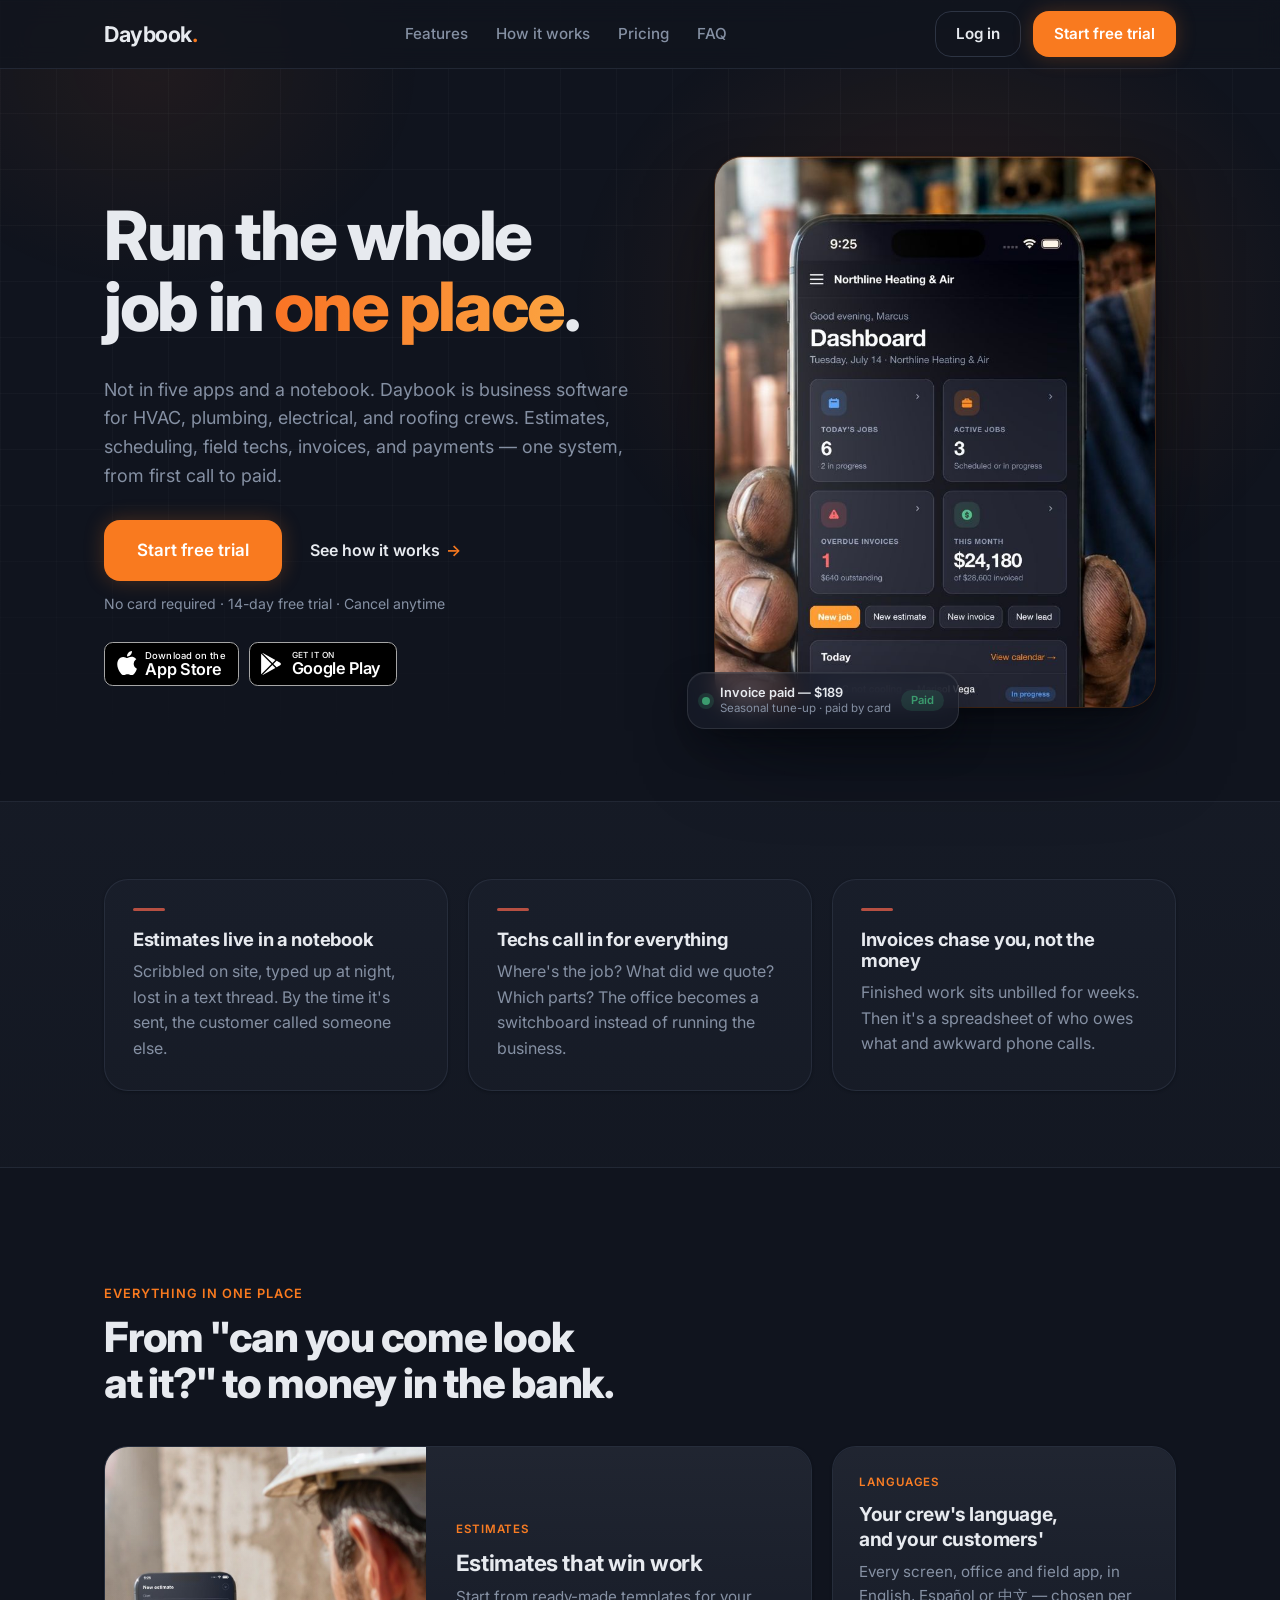
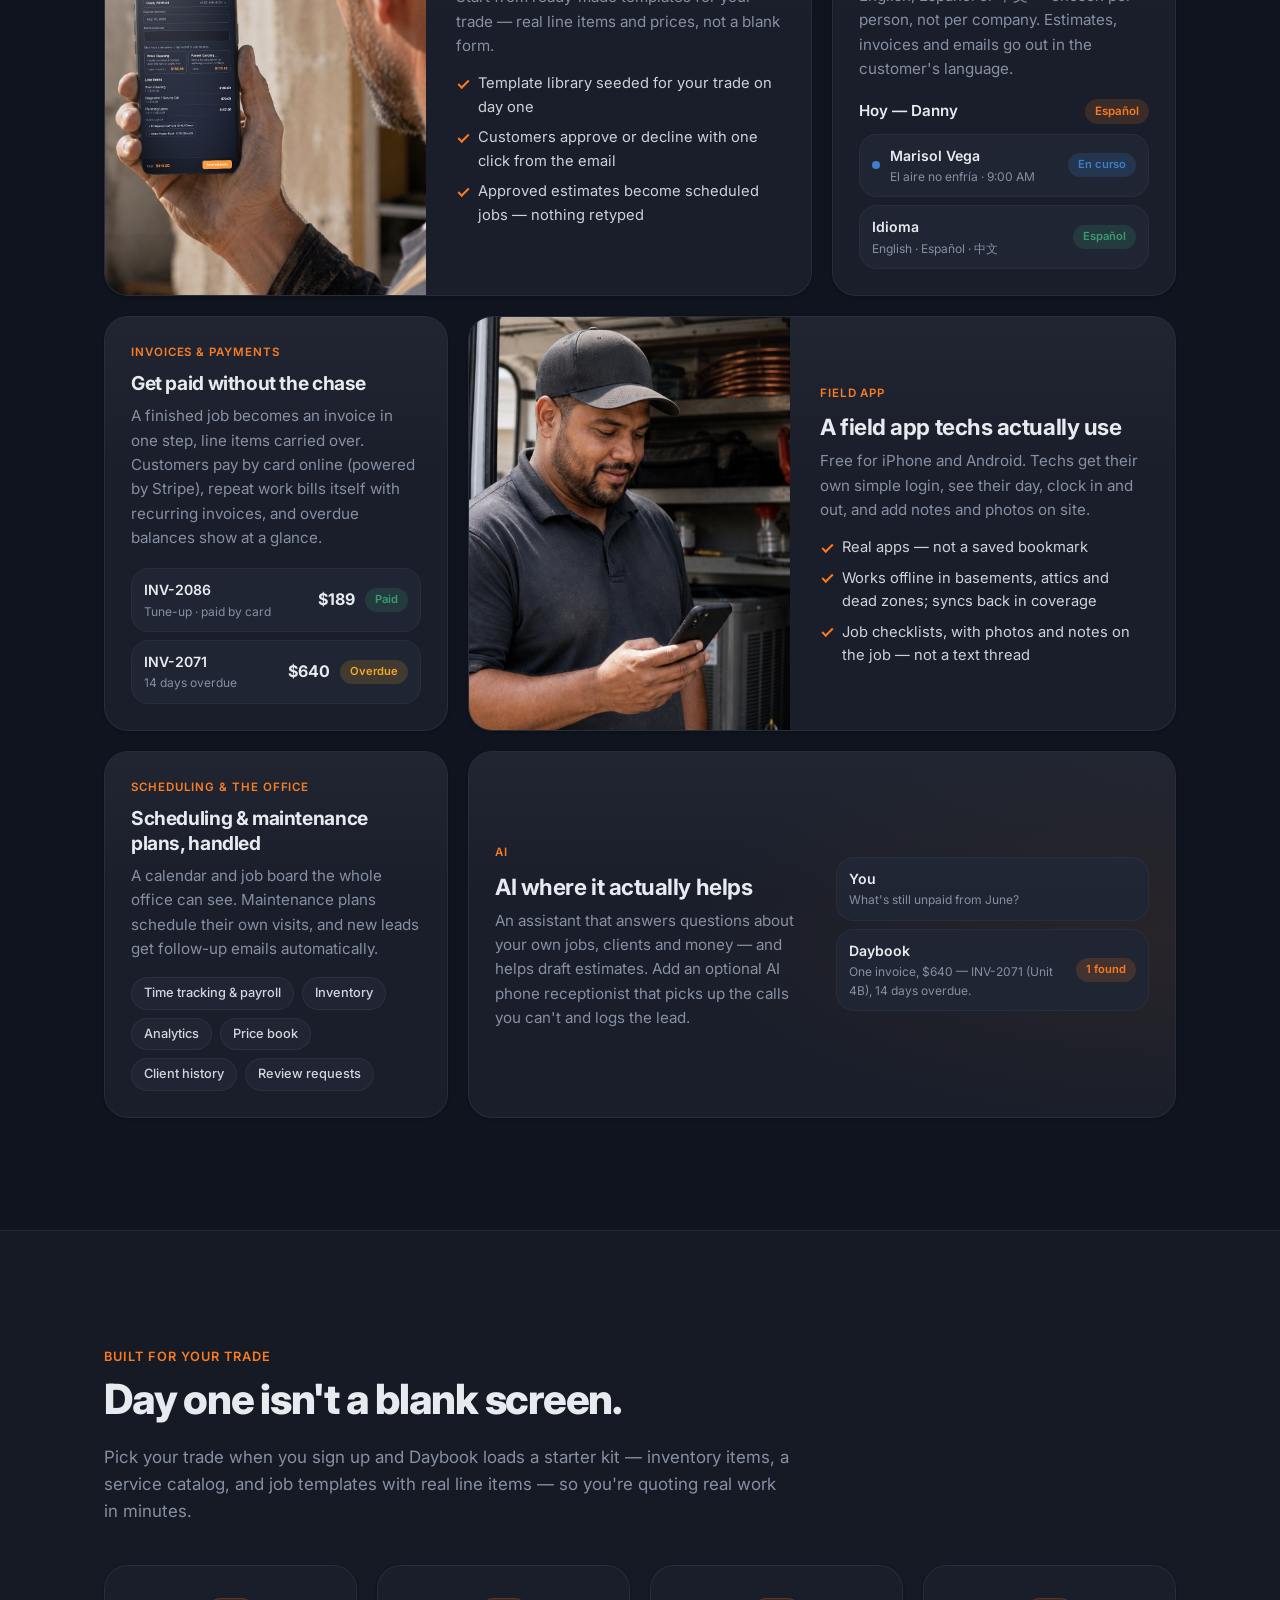
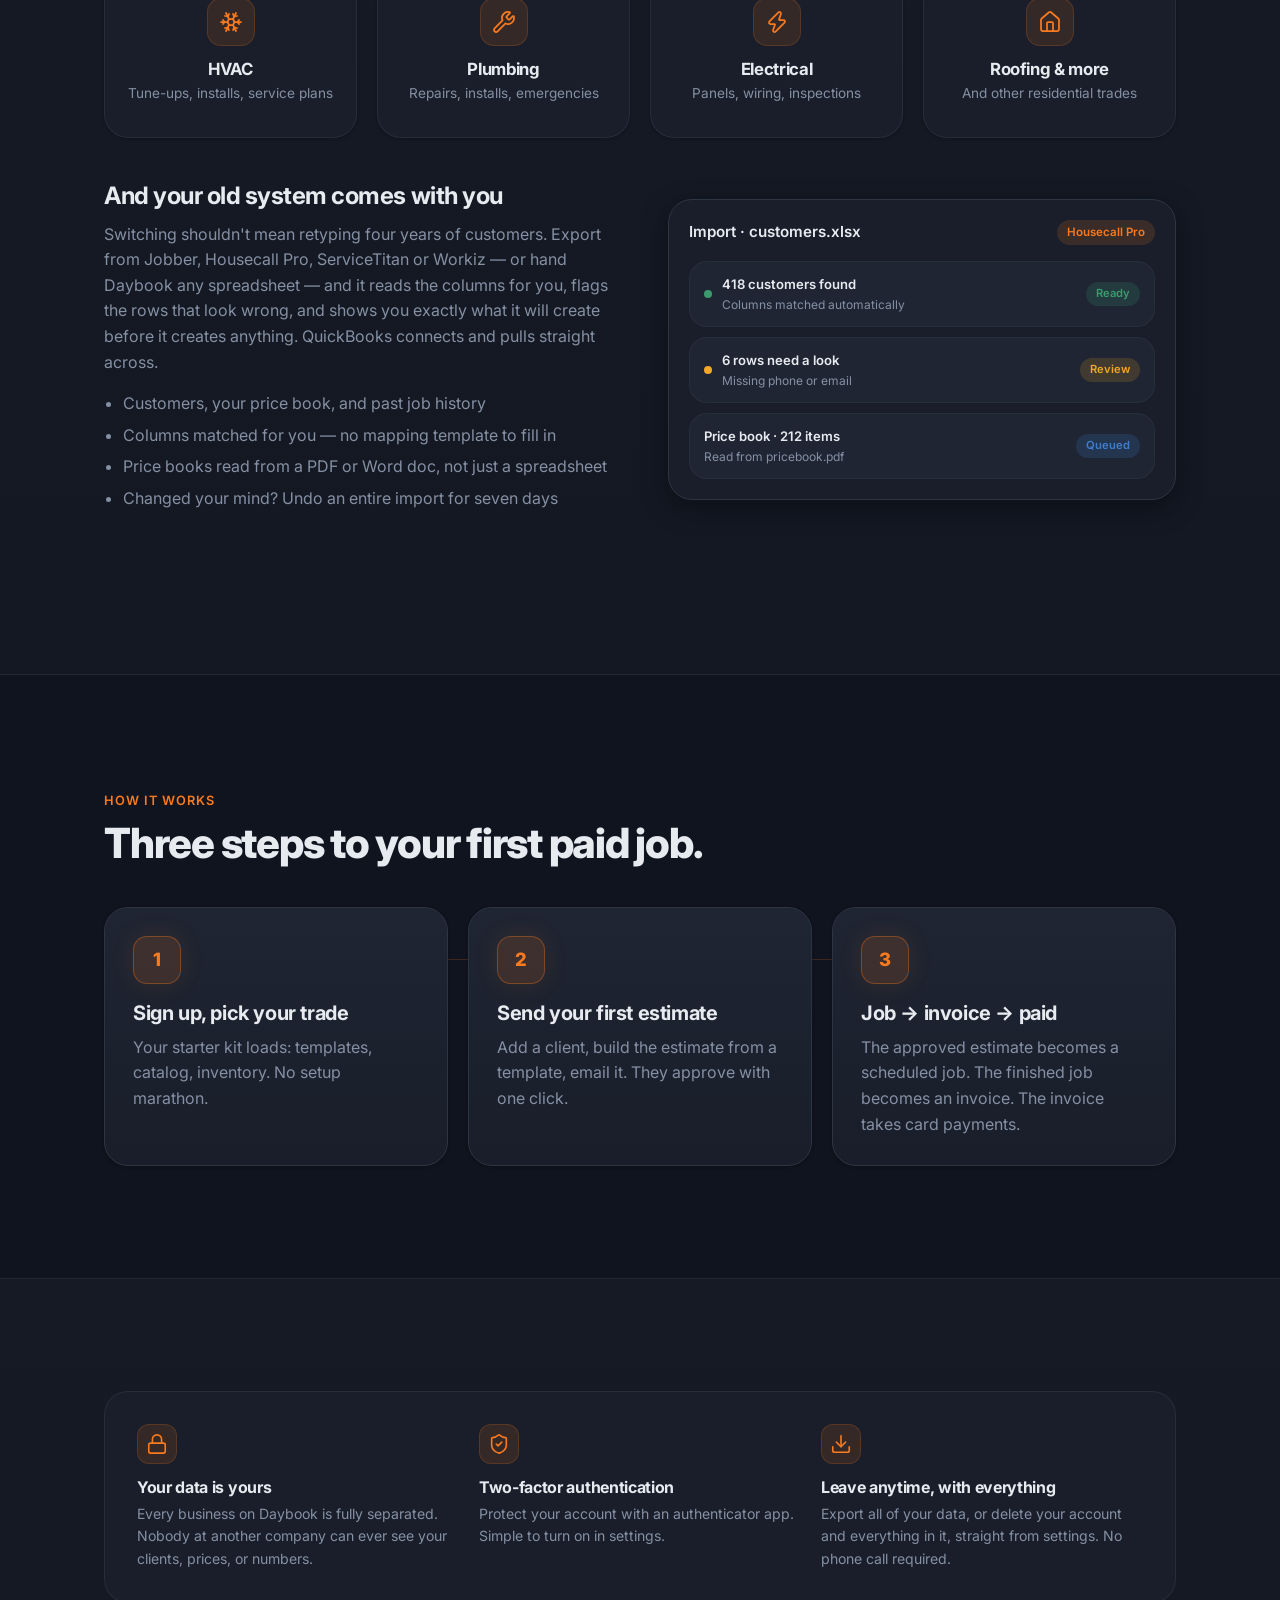
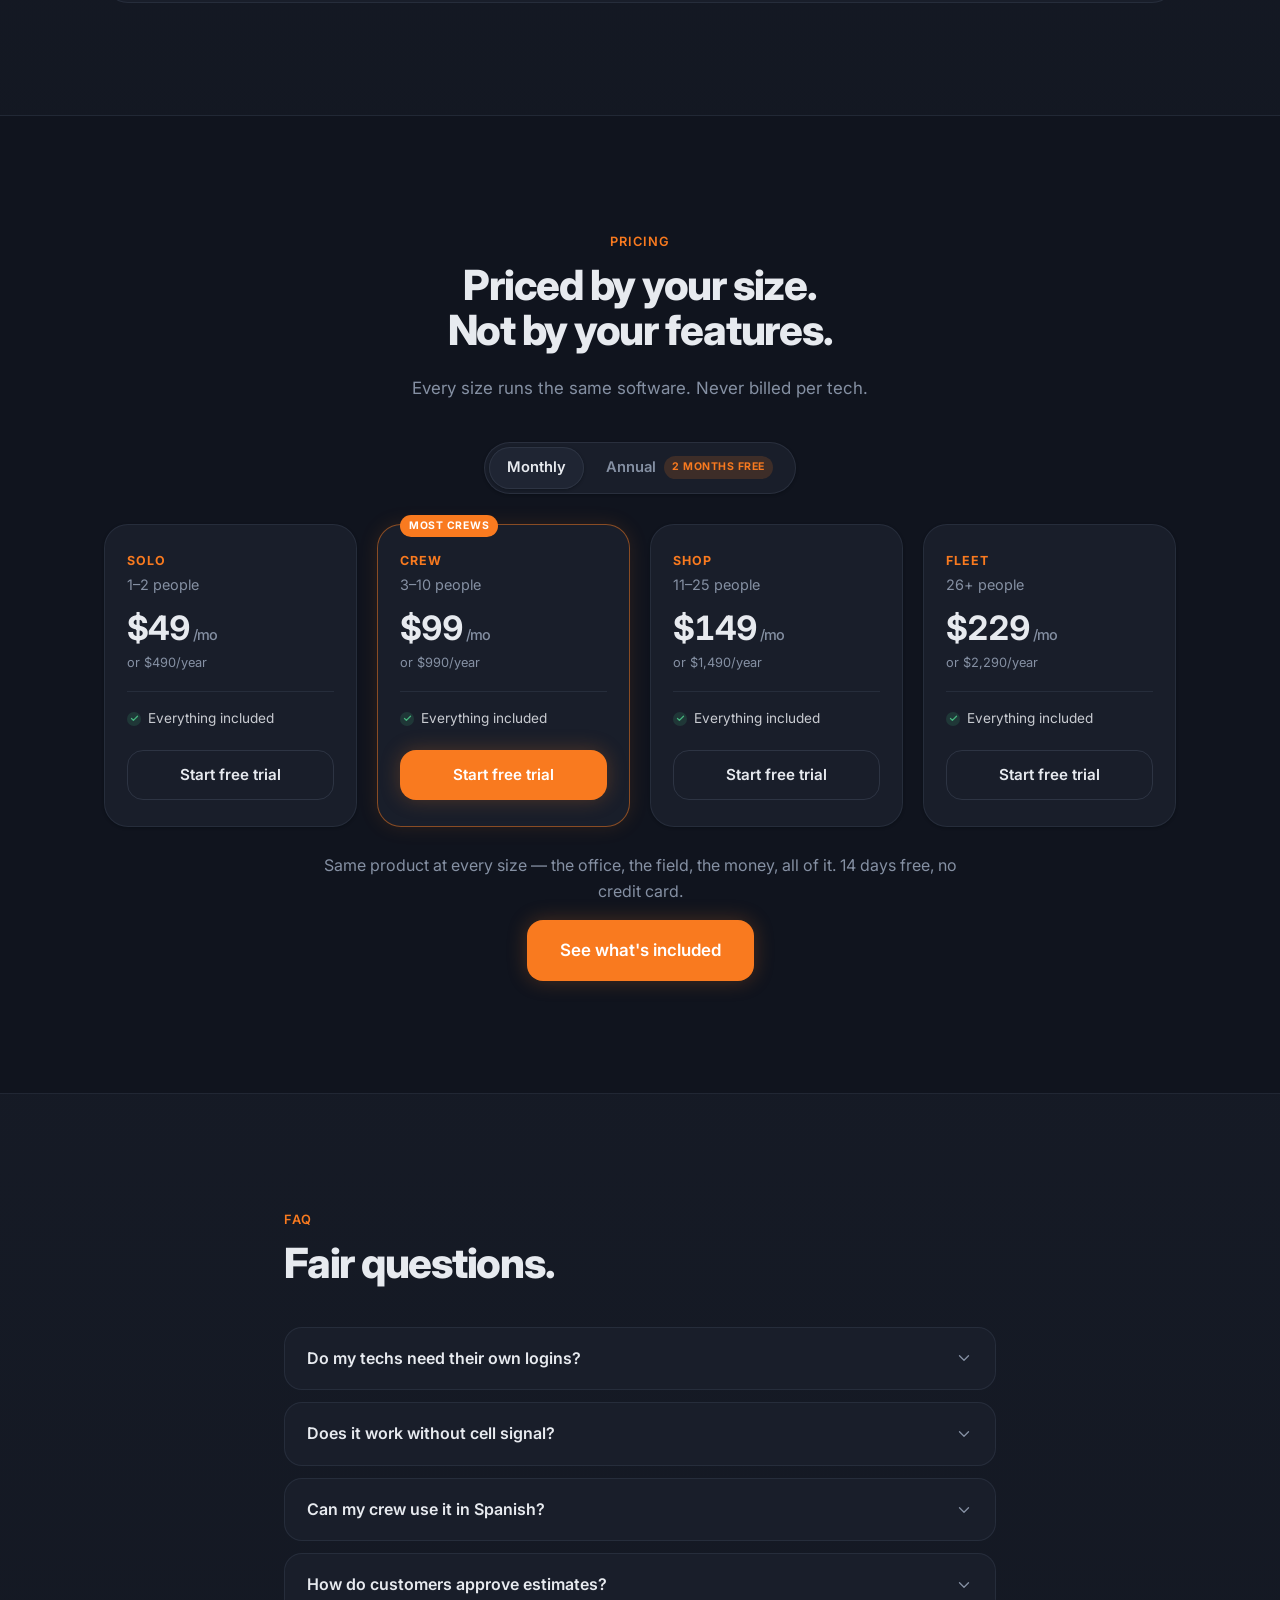
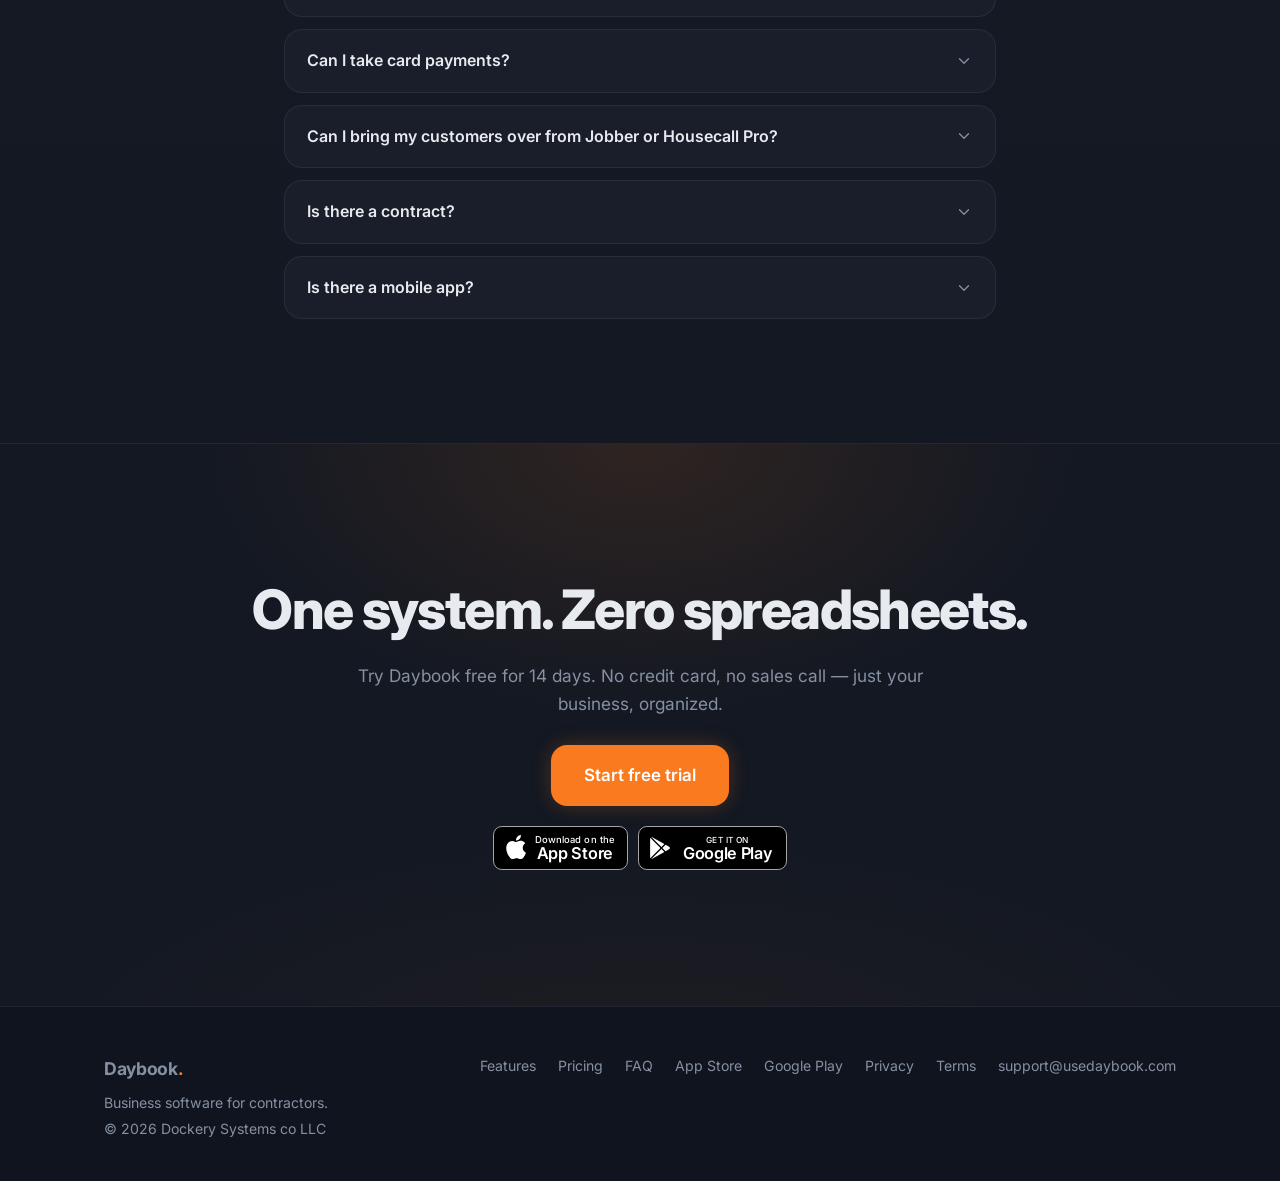
==== commit 35d84e28: "Integrate the premium pass: phone nav fit, hero chip, dead CSS - Phone nav overflowed at 320px (scro" ====
--- a/index.html
+++ b/index.html
@@ -115,10 +115,10 @@
       <div class="hero-chip" aria-hidden="true">
         <span class="hero-chip-dot"></span>
         <span class="hero-chip-text">
-          <span class="hero-chip-title">AC not cooling — Marisol Vega</span>
-          <span class="hero-chip-sub">9:00 AM · Danny Alvarez</span>
+          <span class="hero-chip-title">Invoice paid — $189</span>
+          <span class="hero-chip-sub">Seasonal tune-up · paid by card</span>
         </span>
-        <span class="pill pill-active">In progress</span>
+        <span class="pill pill-complete">Paid</span>
       </div>
     </figure>
   </section>
--- a/assets/styles.css
+++ b/assets/styles.css
@@ -264,20 +264,6 @@
 .feature-copy h3 { font-size: 1.5rem; }
 .feature-copy ul { padding-left: 1.2em; color: hsl(var(--muted-fg)); margin: 0; }
 .feature-copy li { margin-bottom: 6px; }
-
-/* ── Product photography ─────────────────────────────────────────── */
-.shot { margin: 0; max-width: 540px; margin-inline: auto; }
-.shot img {
-  display: block;
-  width: 100%;
-  height: auto;
-  border-radius: var(--radius-card);
-  box-shadow: var(--shadow-3);
-}
-/* Stacked layout: keep the portrait shots from eating the whole screen. */
-@media (max-width: 900px) {
-  .shot { max-width: 400px; }
-}
 
 /* ── Stylized product mockups (pure CSS, generic data) ───────────── */
 .mock {
@@ -1281,3 +1267,21 @@
 @media (prefers-reduced-motion: reduce) {
   .bento-tile:hover, .bento-hero:hover .bento-media img { transform: none; }
 }
+
+/* ── integration ──────────────── */
+/* Phone nav: the desktop <nav> is empty below 900px (its links are hidden) but still
+   took a flex gap; and at 320px wordmark + trial button + menu button do not fit.
+   The trial CTA stays reachable in the menu and as the hero's primary button. */
+@media (max-width: 900px) {
+  .nav-inner > nav { display: none; }
+}
+@media (max-width: 359px) {
+  .nav-cta .btn-primary { display: none; }
+}
+/* Hero chip: straddle the photo's bottom edge at every width (it used to sit on
+   top of the photo's own first job row on desktop, which read as a doubled line),
+   in the "paid" colour to match its content. */
+.hero-shot { margin-bottom: 22px; }
+.hero-chip { bottom: -22px; }
+.hero-chip-dot { background: hsl(var(--status-complete)); box-shadow: 0 0 0 4px hsl(var(--status-complete) / 0.2); }
+@media (max-width: 560px) { .hero-shot { margin-bottom: 0; } }
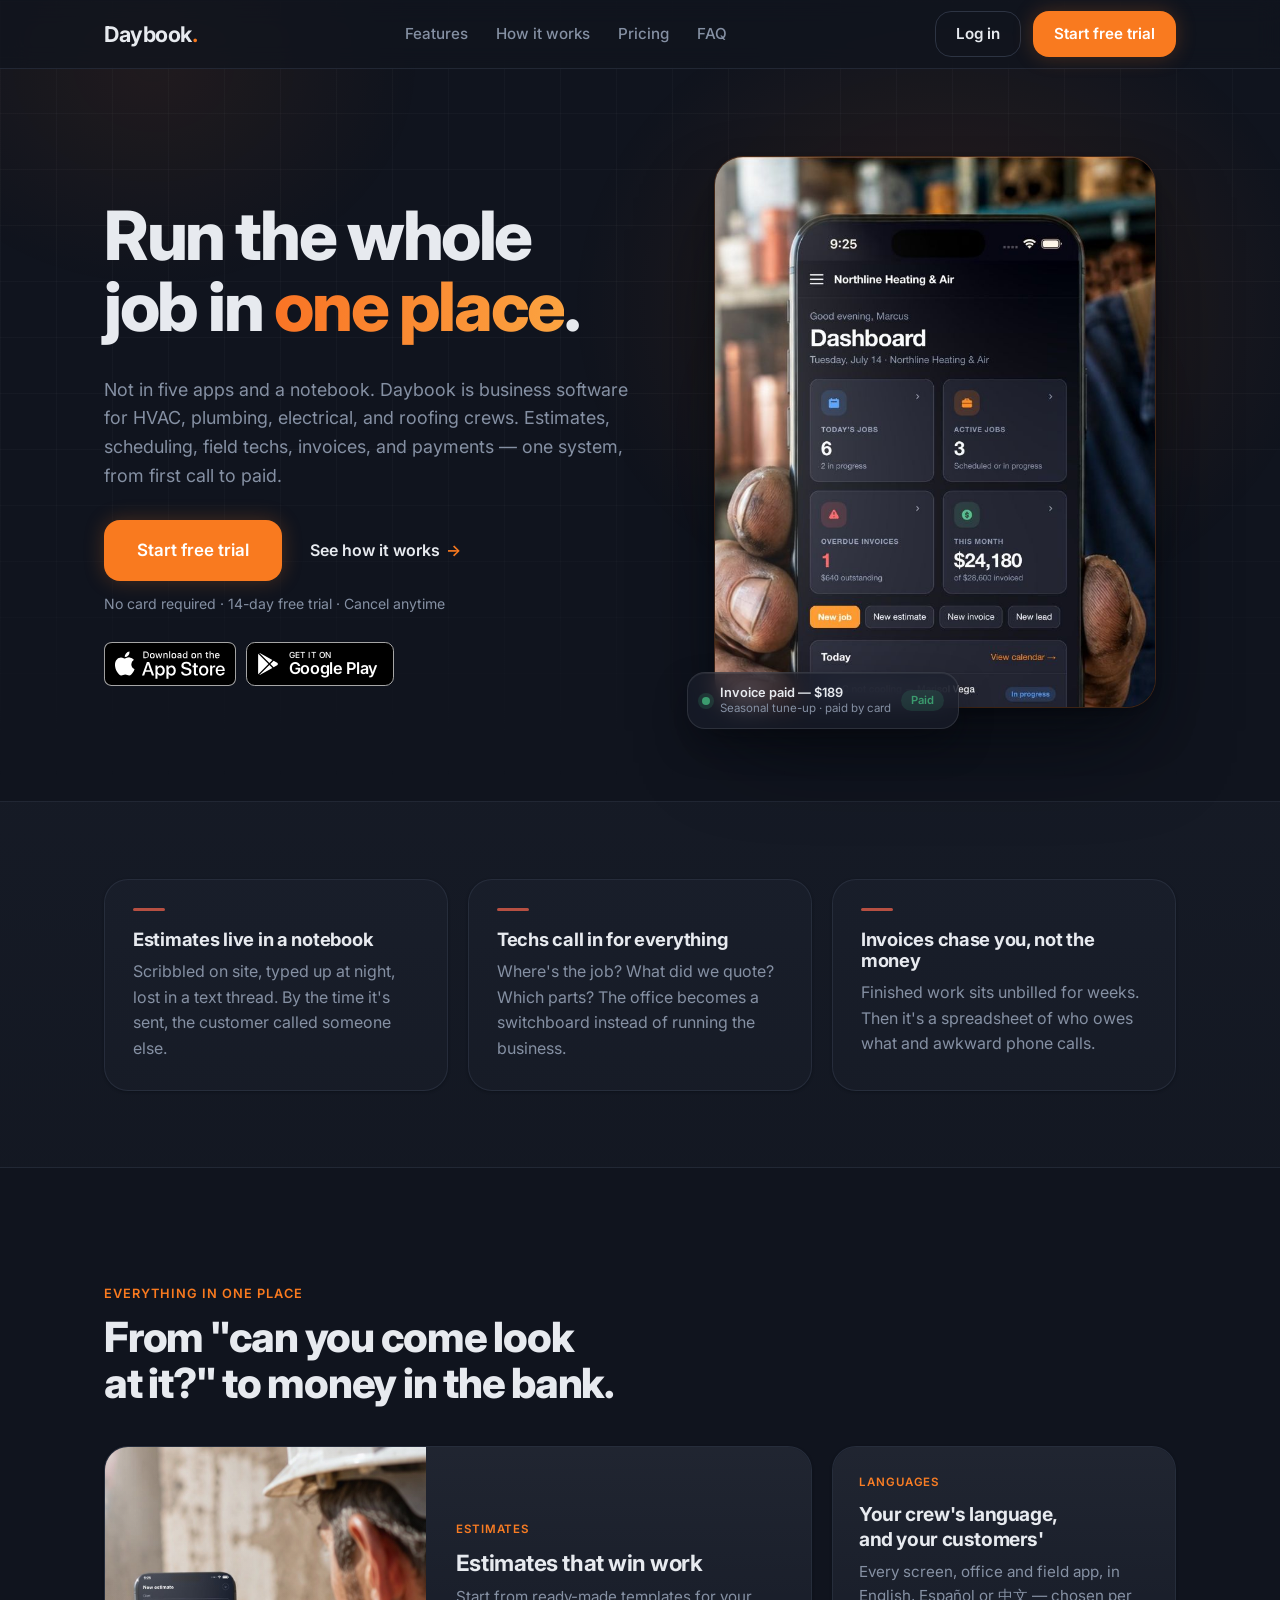
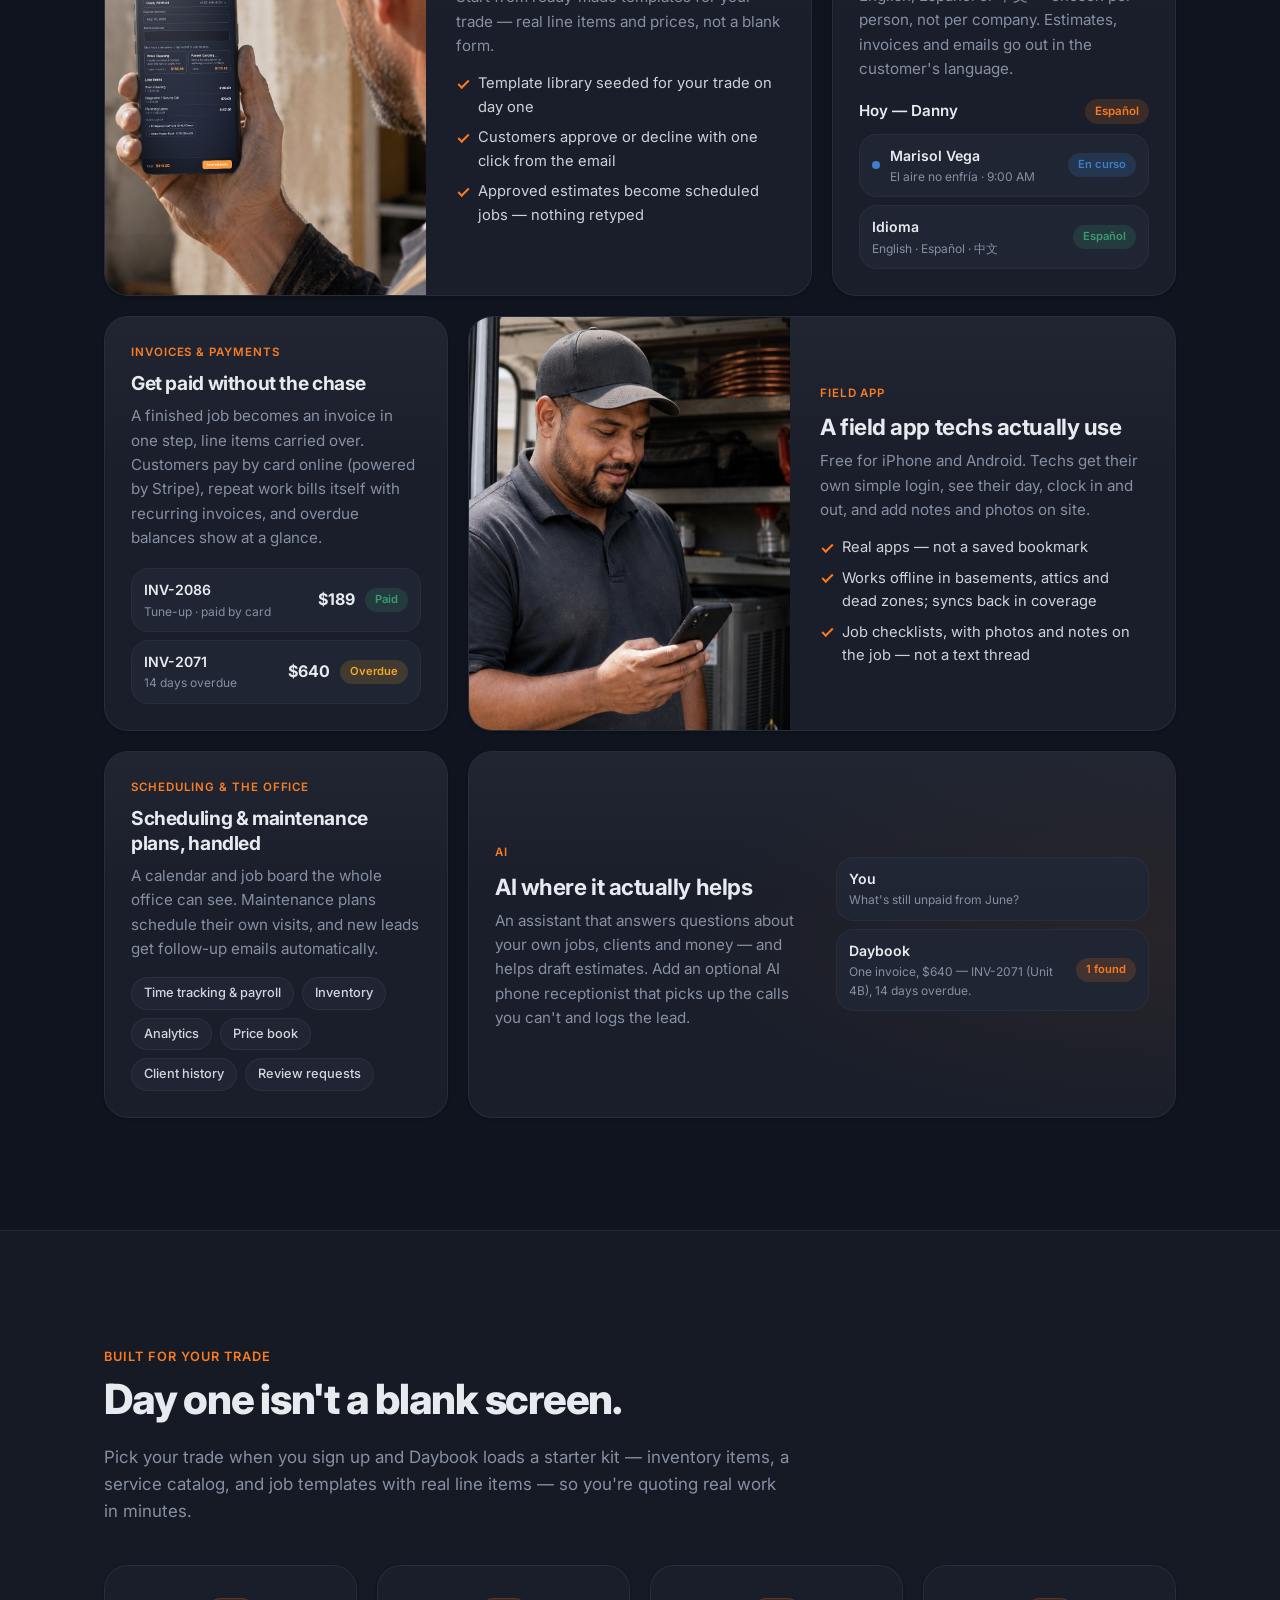
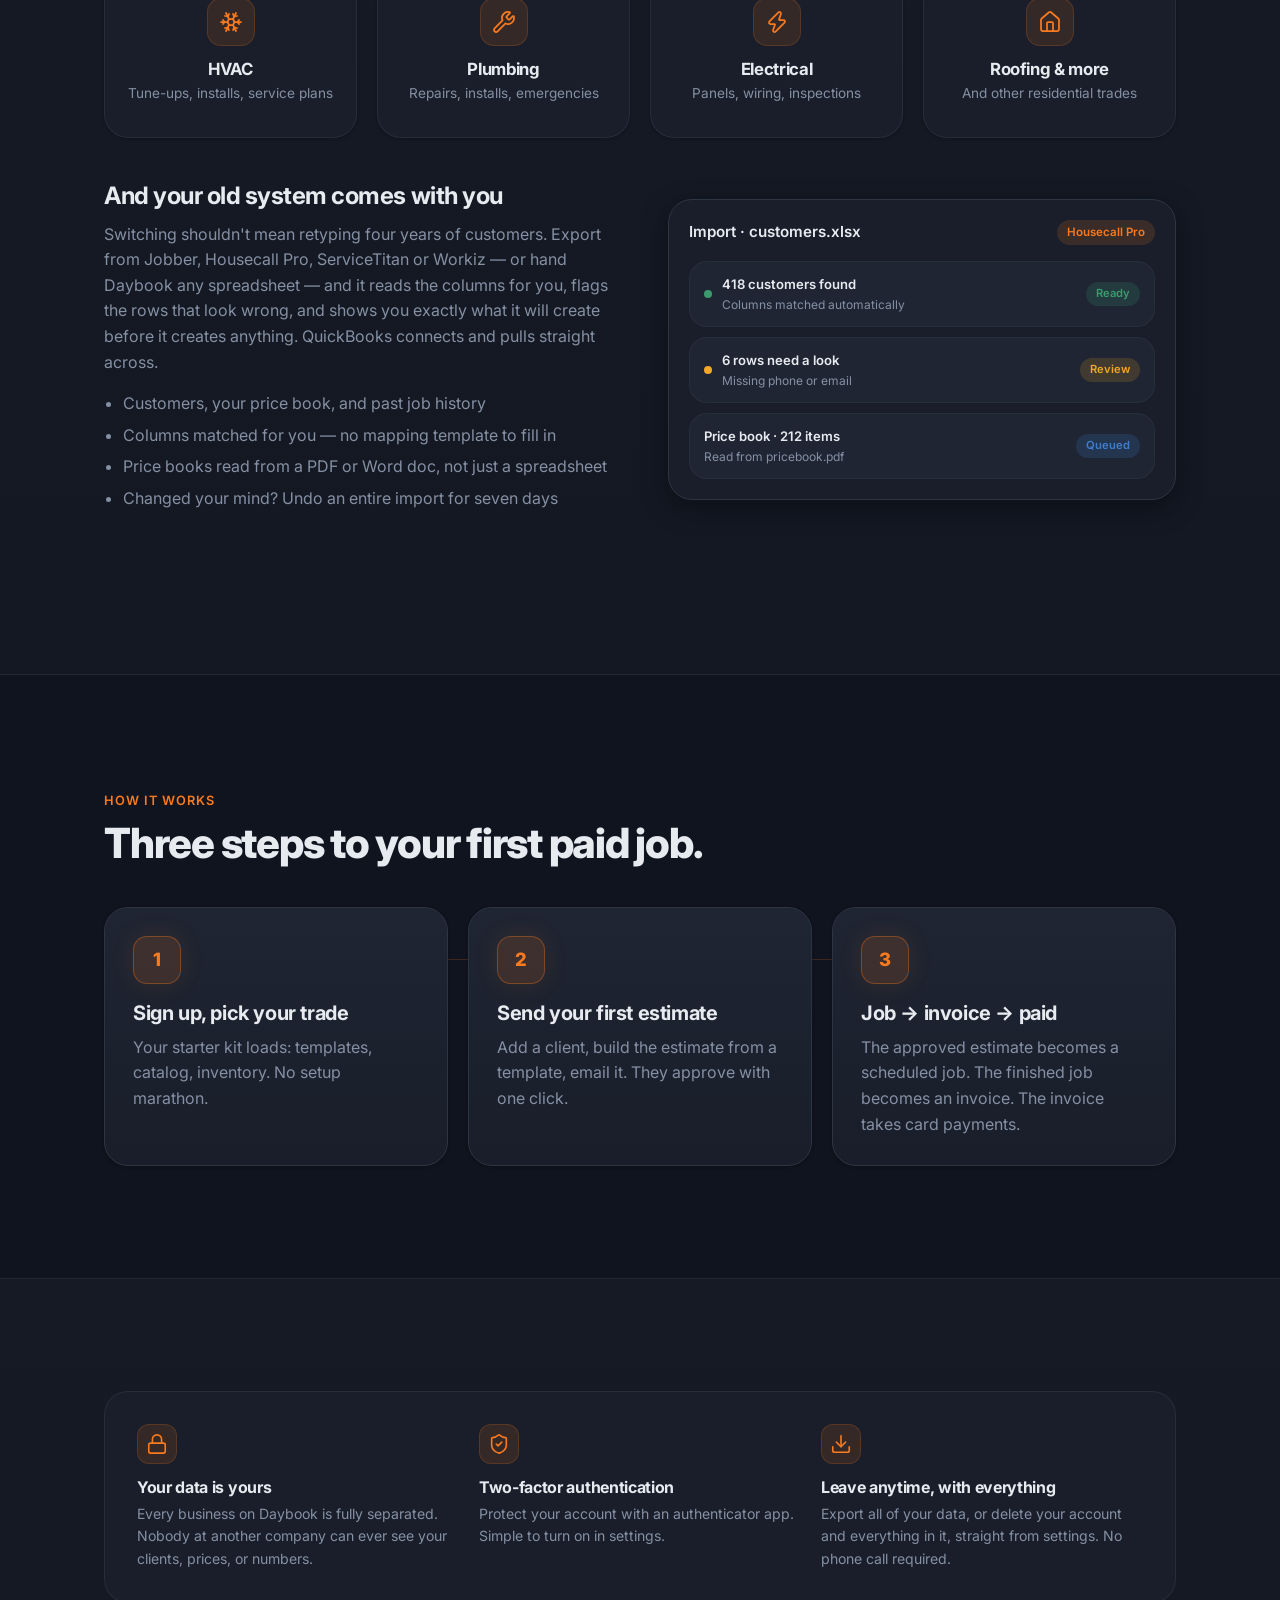
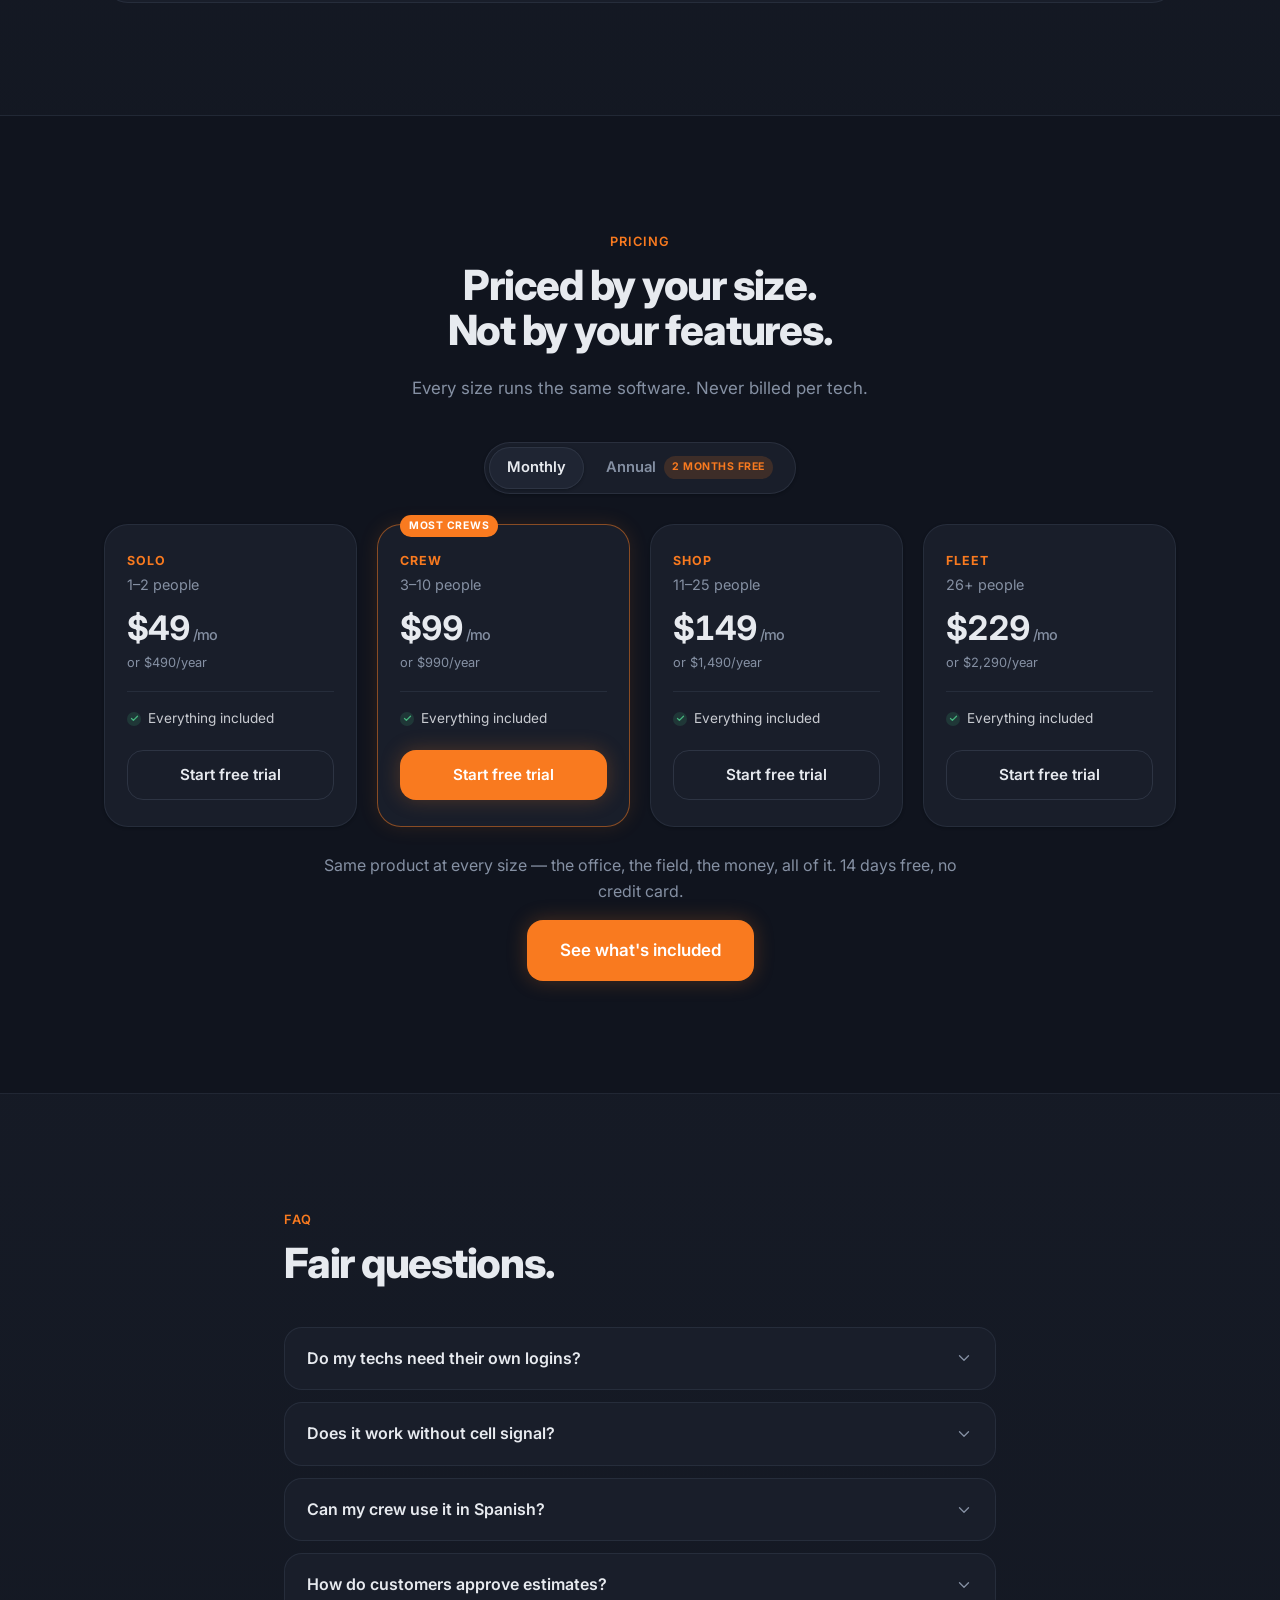
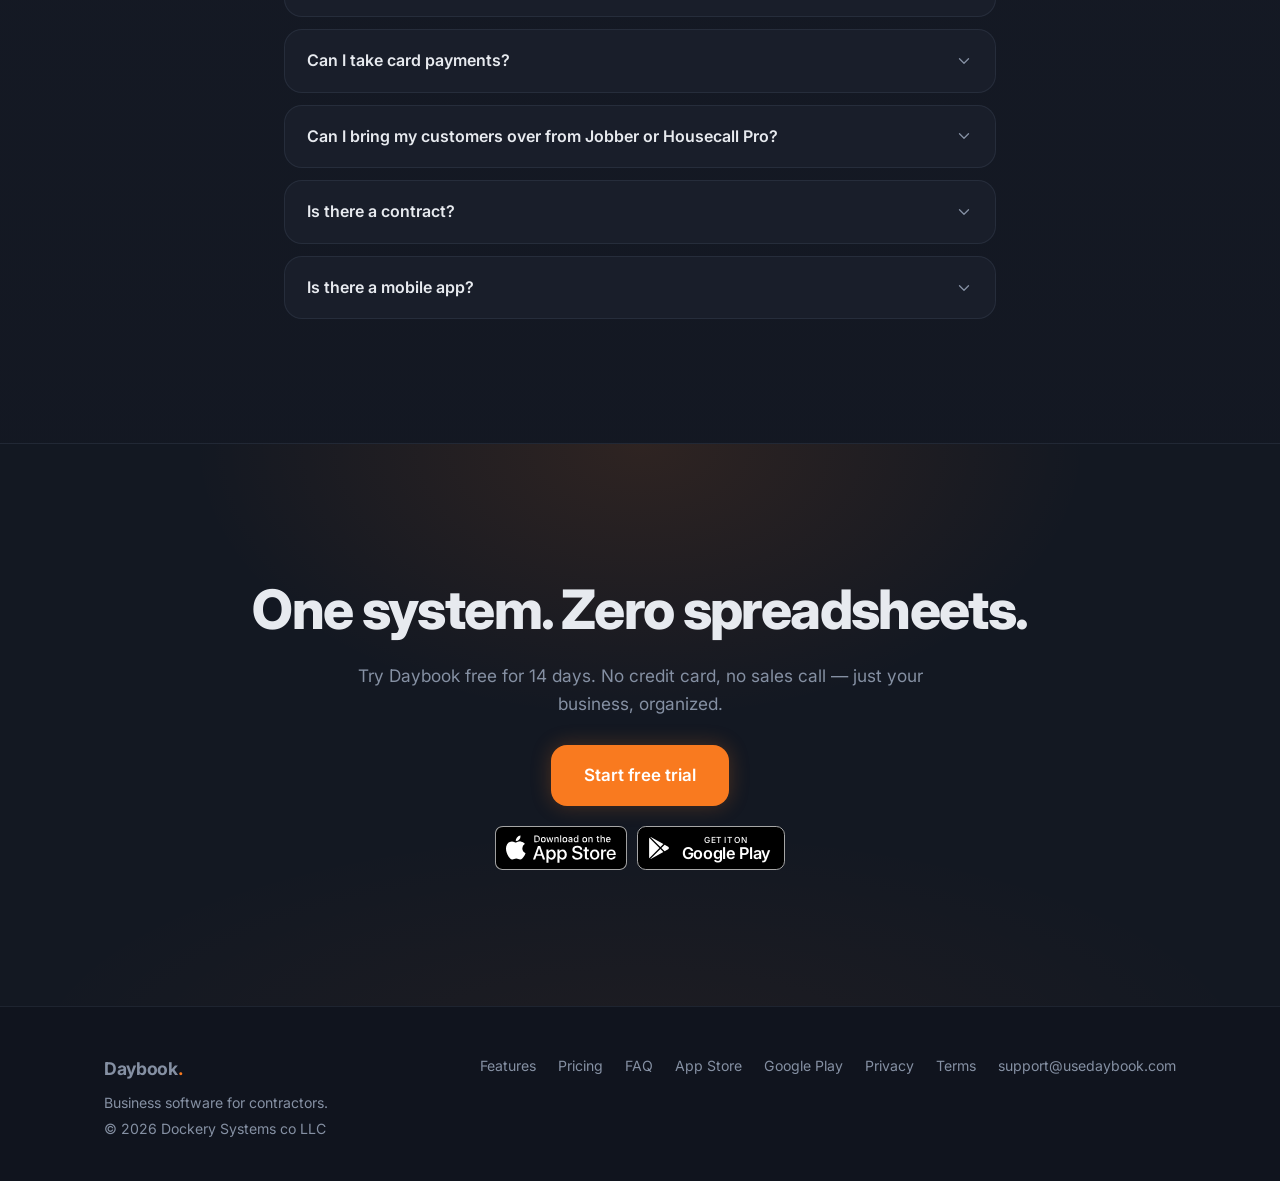
==== commit ba2190c9: "Use Apple's official App Store badge artwork Replaces the hand-built App Store badge (simple-icons g" ====
--- a/index.html
+++ b/index.html
@@ -93,10 +93,8 @@
       </div>
       <p class="hero-note">No card required · 14-day free trial · Cancel anytime</p>
       <div class="store-links hero-stores">
-        <a class="btn-store btn-store-apple" href="https://apps.apple.com/us/app/daybook-for-contractors/id6791011263" aria-label="Download Daybook on the App Store">
-          <svg class="store-glyph" viewBox="0 0 24 24" aria-hidden="true" focusable="false"><path d="M12.152 6.896c-.948 0-2.415-1.078-3.96-1.04-2.04.027-3.91 1.183-4.961 3.014-2.117 3.675-.546 9.103 1.519 12.09 1.013 1.454 2.208 3.09 3.792 3.039 1.52-.065 2.09-.987 3.935-.987 1.831 0 2.35.987 3.96.948 1.637-.026 2.676-1.48 3.676-2.948 1.156-1.688 1.636-3.325 1.662-3.415-.039-.013-3.182-1.221-3.22-4.857-.026-3.04 2.48-4.494 2.597-4.559-1.429-2.09-3.623-2.324-4.39-2.376-2-.156-3.675 1.09-4.61 1.09zM15.53 3.83c.843-1.012 1.4-2.427 1.245-3.83-1.207.052-2.662.805-3.532 1.818-.78.896-1.454 2.338-1.273 3.714 1.338.104 2.715-.688 3.559-1.701"/></svg>
-          <span class="store-kicker">Download on the</span>
-          <span class="store-name">App Store</span>
+        <a class="btn-store btn-store-apple btn-store-official" href="https://apps.apple.com/us/app/daybook-for-contractors/id6791011263" aria-label="Download Daybook on the App Store">
+          <img src="/assets/badges/app-store.svg" alt="" width="120" height="40">
         </a>
         <a class="btn-store btn-store-google" href="https://play.google.com/store/apps/details?id=com.usedaybook.app" aria-label="Get Daybook on Google Play">
           <svg class="store-glyph" viewBox="0 0 24 24" aria-hidden="true" focusable="false"><path d="M22.018 13.298l-3.919 2.218-3.515-3.493 3.543-3.521 3.891 2.202a1.49 1.49 0 0 1 0 2.594zM1.337.924a1.486 1.486 0 0 0-.112.568v21.017c0 .217.045.419.124.6l11.155-11.087L1.337.924zm12.207 10.065l3.258-3.238L3.45.195a1.466 1.466 0 0 0-.946-.179l11.04 10.973zm0 2.067l-11 10.933c.298.036.612-.016.906-.183l13.324-7.54-3.23-3.21z"/></svg>
@@ -429,10 +427,8 @@
       <p class="muted" style="max-width:36rem;margin:0 auto 28px">Try Daybook free for 14 days. No credit card, no sales call — just your business, organized.</p>
       <a class="btn btn-primary btn-lg" href="https://app.usedaybook.com/register">Start free trial</a>
       <div class="store-links center">
-        <a class="btn-store btn-store-apple" href="https://apps.apple.com/us/app/daybook-for-contractors/id6791011263" aria-label="Download Daybook on the App Store">
-          <svg class="store-glyph" viewBox="0 0 24 24" aria-hidden="true" focusable="false"><path d="M12.152 6.896c-.948 0-2.415-1.078-3.96-1.04-2.04.027-3.91 1.183-4.961 3.014-2.117 3.675-.546 9.103 1.519 12.09 1.013 1.454 2.208 3.09 3.792 3.039 1.52-.065 2.09-.987 3.935-.987 1.831 0 2.35.987 3.96.948 1.637-.026 2.676-1.48 3.676-2.948 1.156-1.688 1.636-3.325 1.662-3.415-.039-.013-3.182-1.221-3.22-4.857-.026-3.04 2.48-4.494 2.597-4.559-1.429-2.09-3.623-2.324-4.39-2.376-2-.156-3.675 1.09-4.61 1.09zM15.53 3.83c.843-1.012 1.4-2.427 1.245-3.83-1.207.052-2.662.805-3.532 1.818-.78.896-1.454 2.338-1.273 3.714 1.338.104 2.715-.688 3.559-1.701"/></svg>
-          <span class="store-kicker">Download on the</span>
-          <span class="store-name">App Store</span>
+        <a class="btn-store btn-store-apple btn-store-official" href="https://apps.apple.com/us/app/daybook-for-contractors/id6791011263" aria-label="Download Daybook on the App Store">
+          <img src="/assets/badges/app-store.svg" alt="" width="120" height="40">
         </a>
         <a class="btn-store btn-store-google" href="https://play.google.com/store/apps/details?id=com.usedaybook.app" aria-label="Get Daybook on Google Play">
           <svg class="store-glyph" viewBox="0 0 24 24" aria-hidden="true" focusable="false"><path d="M22.018 13.298l-3.919 2.218-3.515-3.493 3.543-3.521 3.891 2.202a1.49 1.49 0 0 1 0 2.594zM1.337.924a1.486 1.486 0 0 0-.112.568v21.017c0 .217.045.419.124.6l11.155-11.087L1.337.924zm12.207 10.065l3.258-3.238L3.45.195a1.466 1.466 0 0 0-.946-.179l11.04 10.973zm0 2.067l-11 10.933c.298.036.612-.016.906-.183l13.324-7.54-3.23-3.21z"/></svg>
--- a/assets/styles.css
+++ b/assets/styles.css
@@ -1285,3 +1285,21 @@
 .hero-chip { bottom: -22px; }
 .hero-chip-dot { background: hsl(var(--status-complete)); box-shadow: 0 0 0 4px hsl(var(--status-complete) / 0.2); }
 @media (max-width: 560px) { .hero-shot { margin-bottom: 0; } }
+
+/* ── official store badges ──────────────── */
+/* Apple's official "Download on the App Store" artwork (assets/badges/app-store.svg,
+   from developer.apple.com — Download_on_the_App_Store_Badge_US-UK_RGB_blk). It
+   carries its own black fill, grey hairline and corners, so the link drops the
+   hand-built badge chrome and only sizes it. Do not recolour or edit the SVG. */
+.btn-store.btn-store-official {
+  display: inline-block;
+  height: var(--badge-h);
+  min-width: 0;
+  padding: 0;
+  border: 0;
+  background: none;
+  line-height: 0;
+}
+.btn-store.btn-store-official img { height: 100%; width: auto; display: block; }
+.btn-store.btn-store-official:hover { box-shadow: 0 6px 18px hsl(0 0% 0% / 0.35); }
+
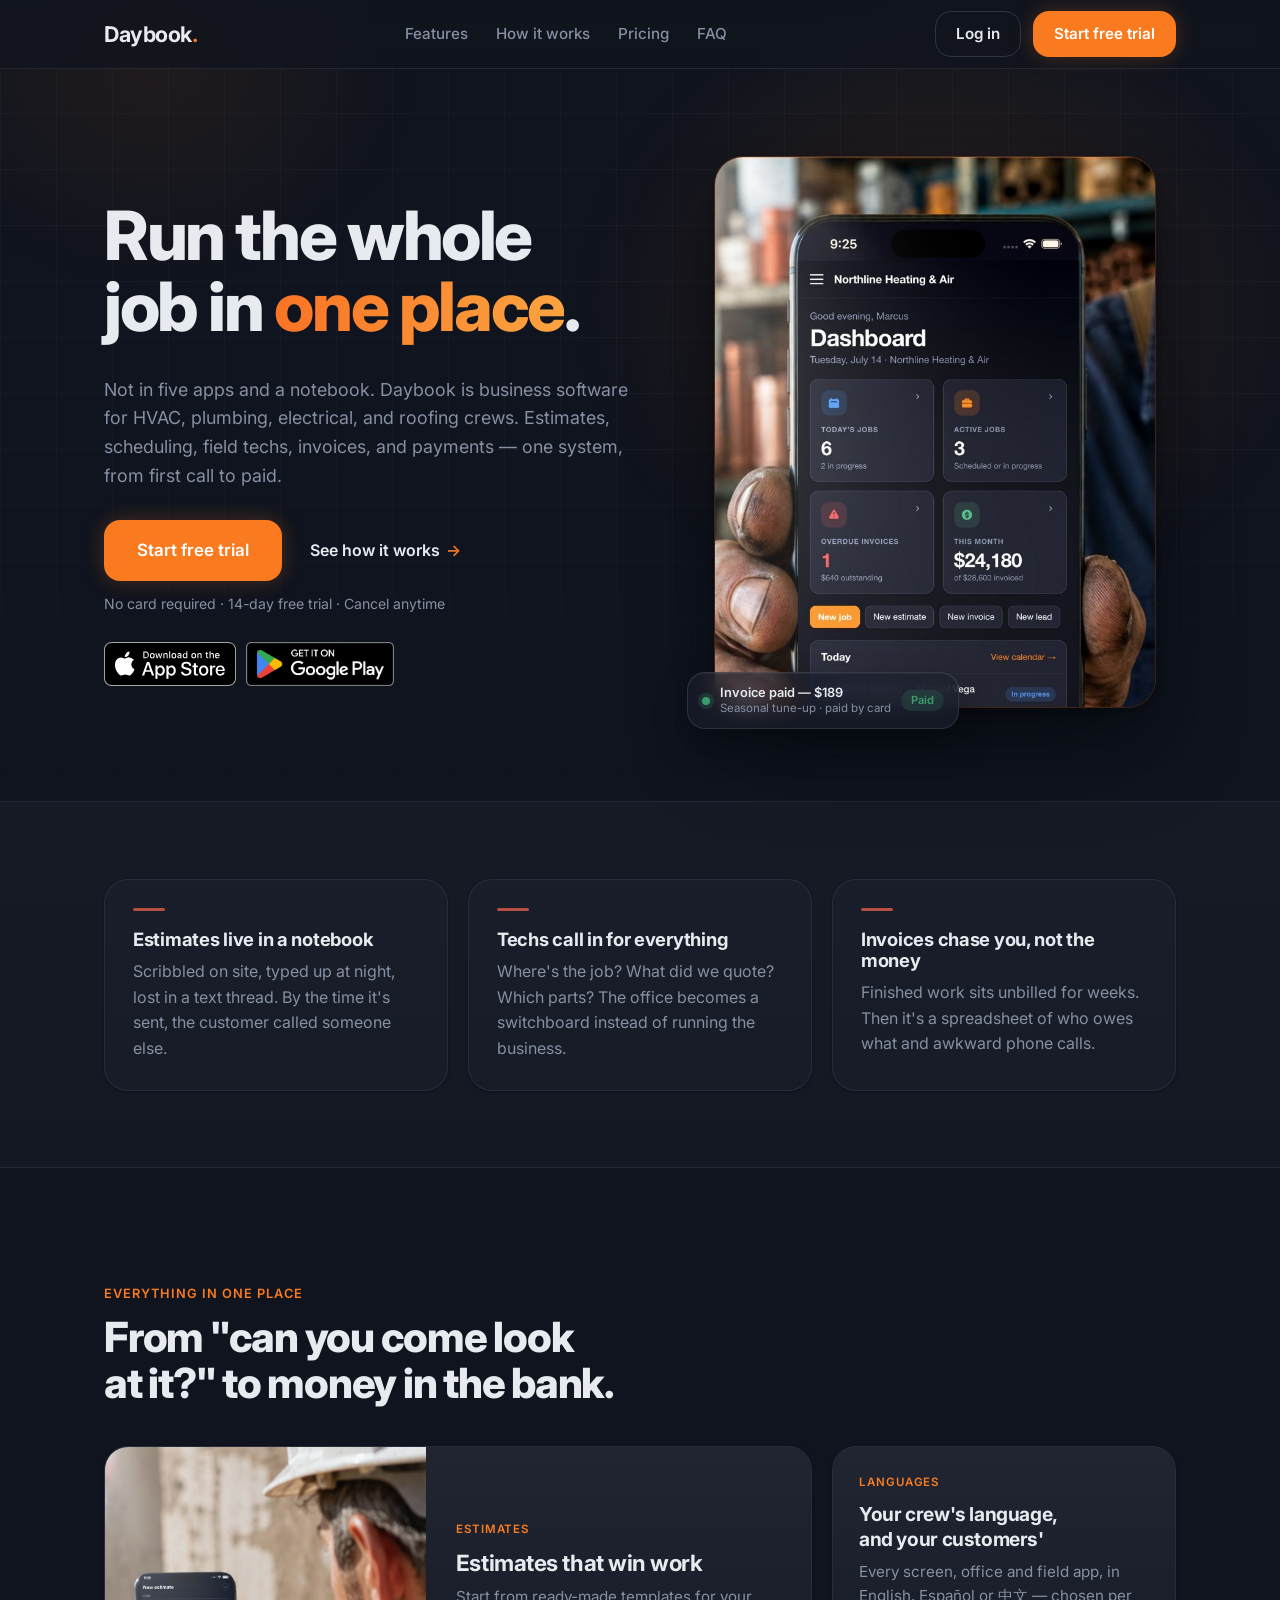
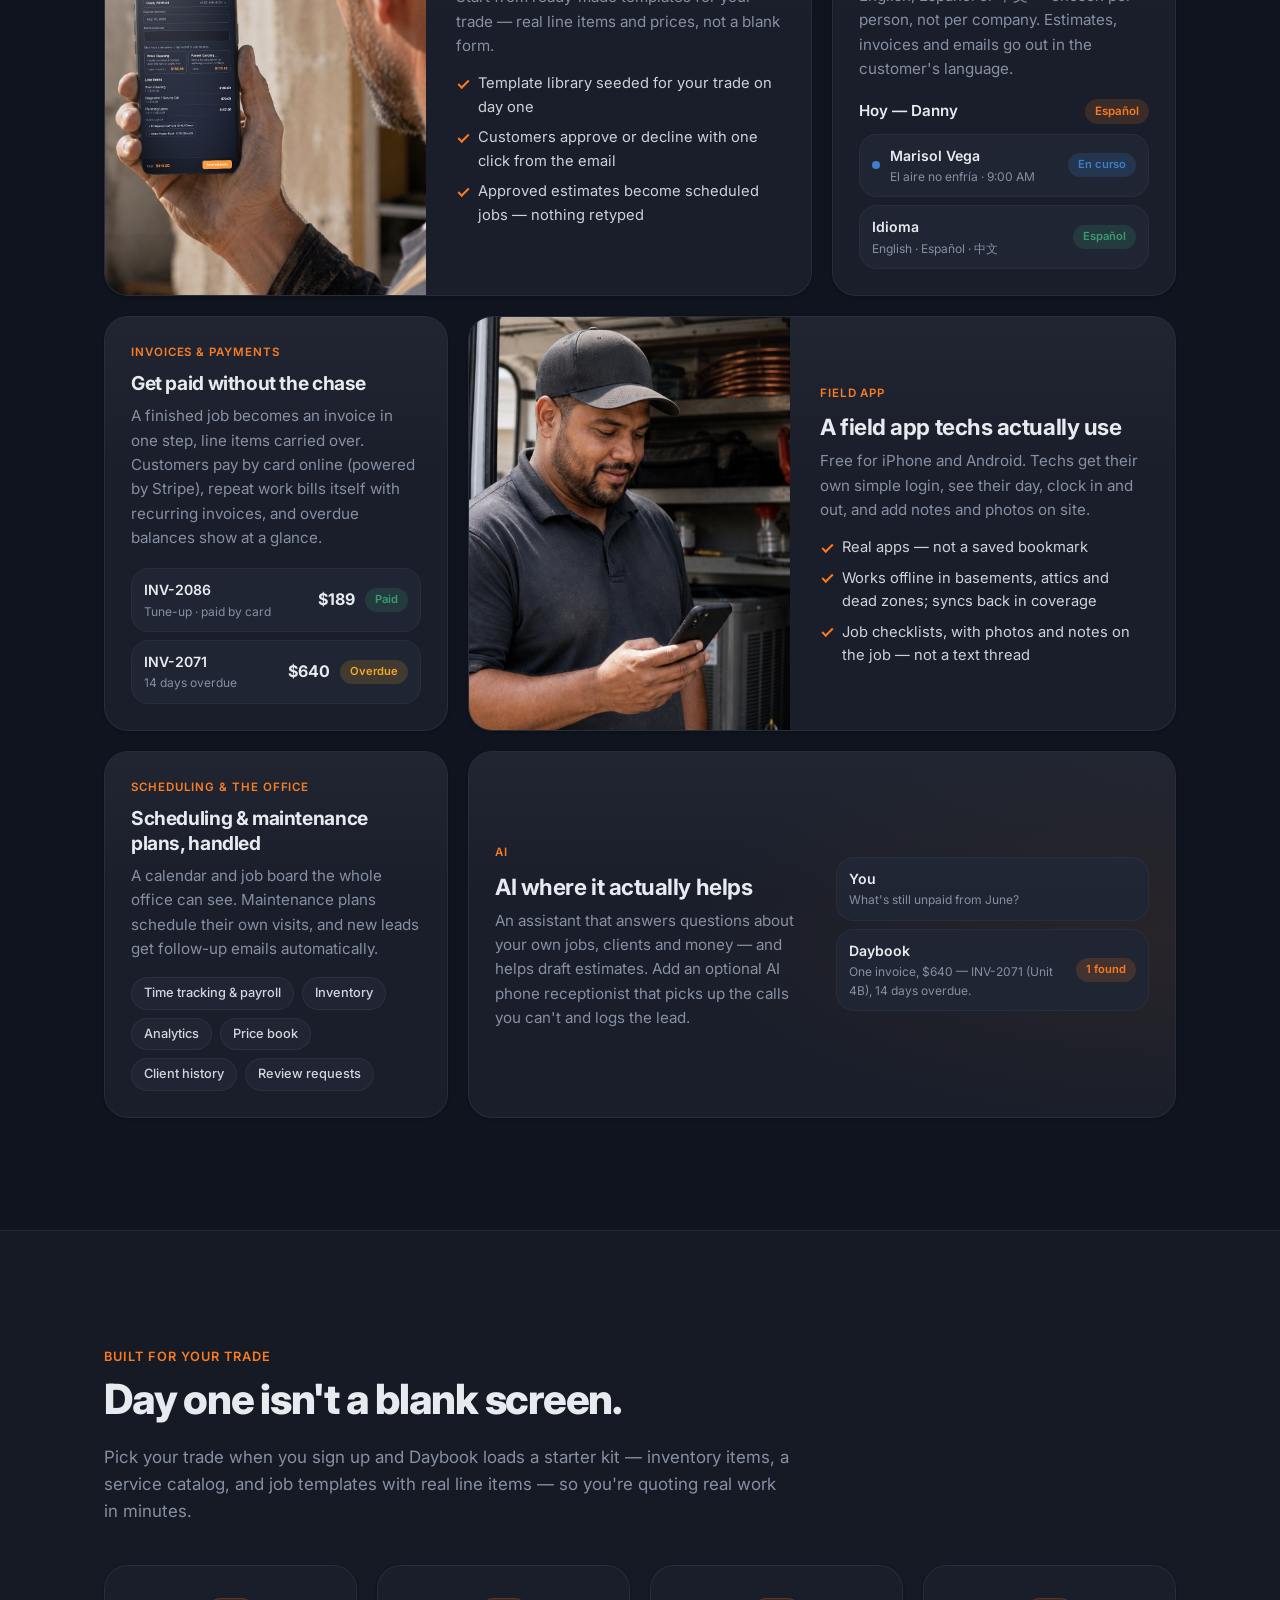
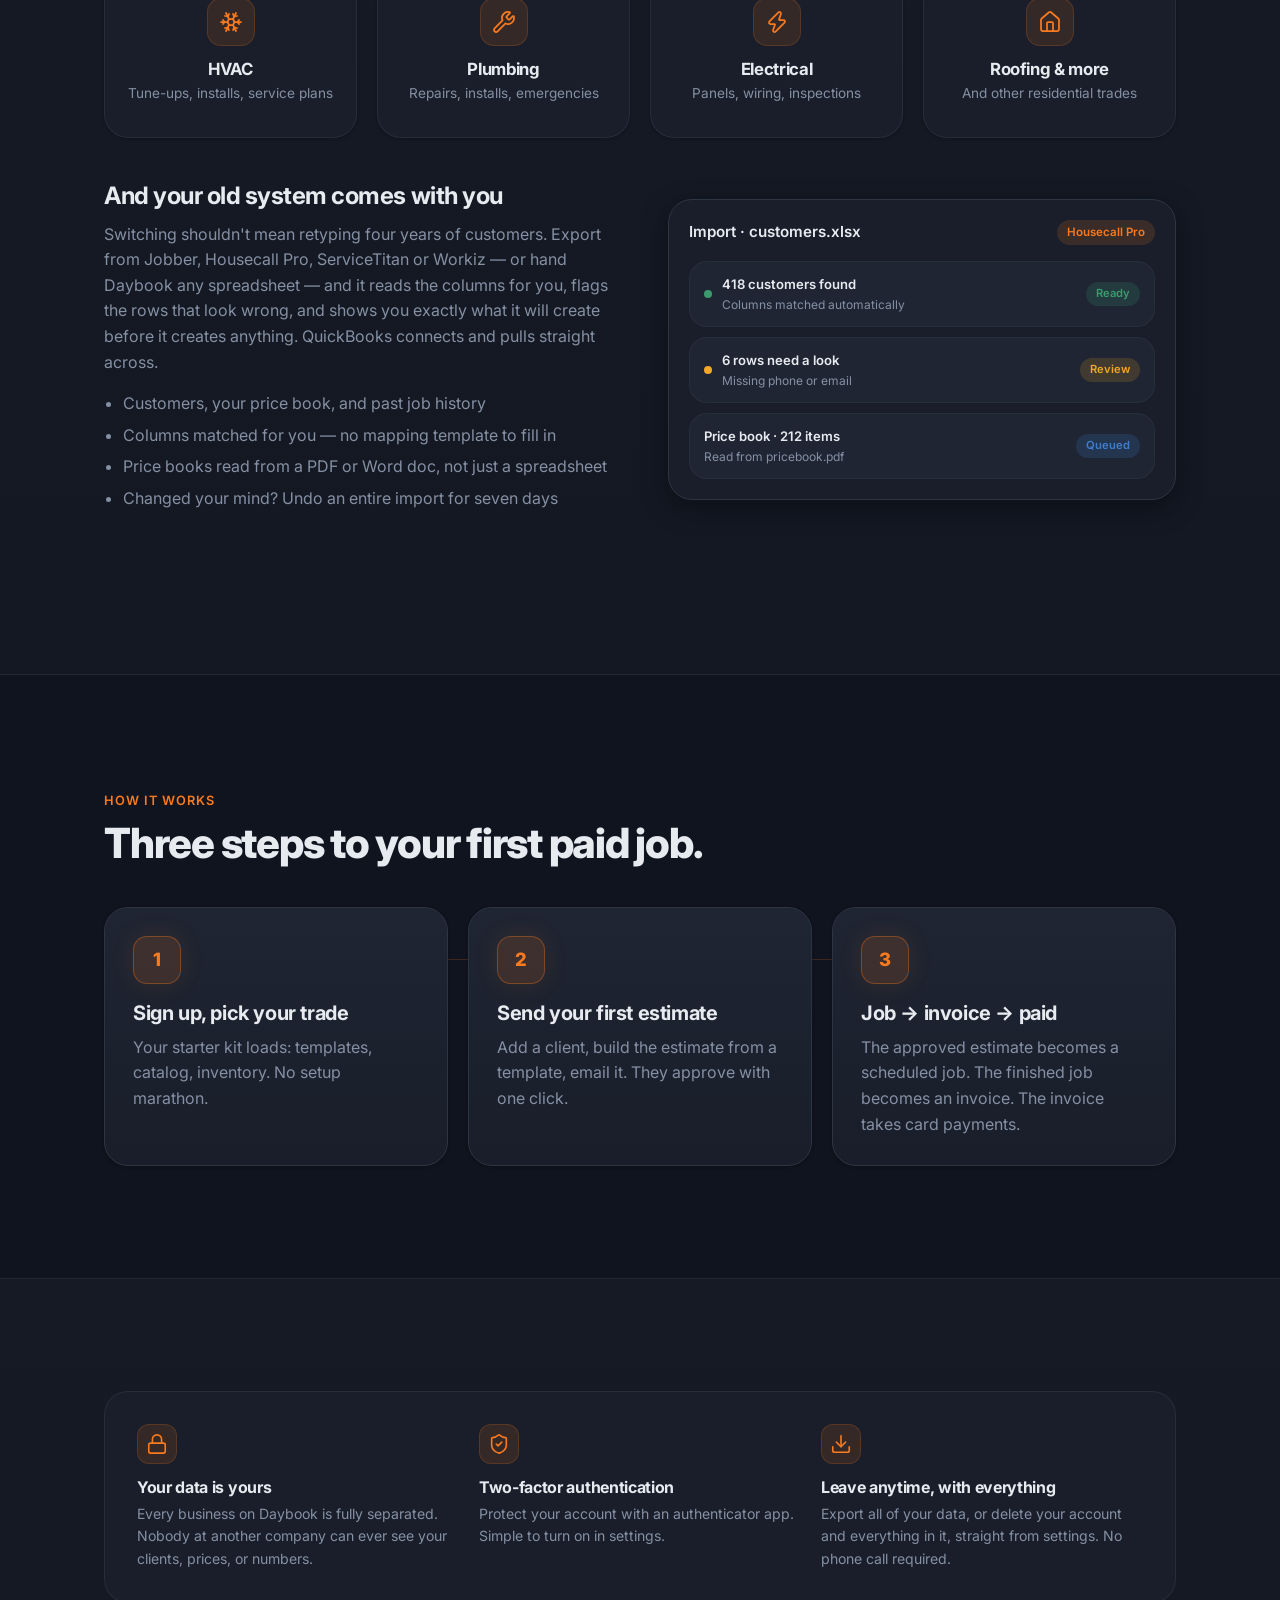
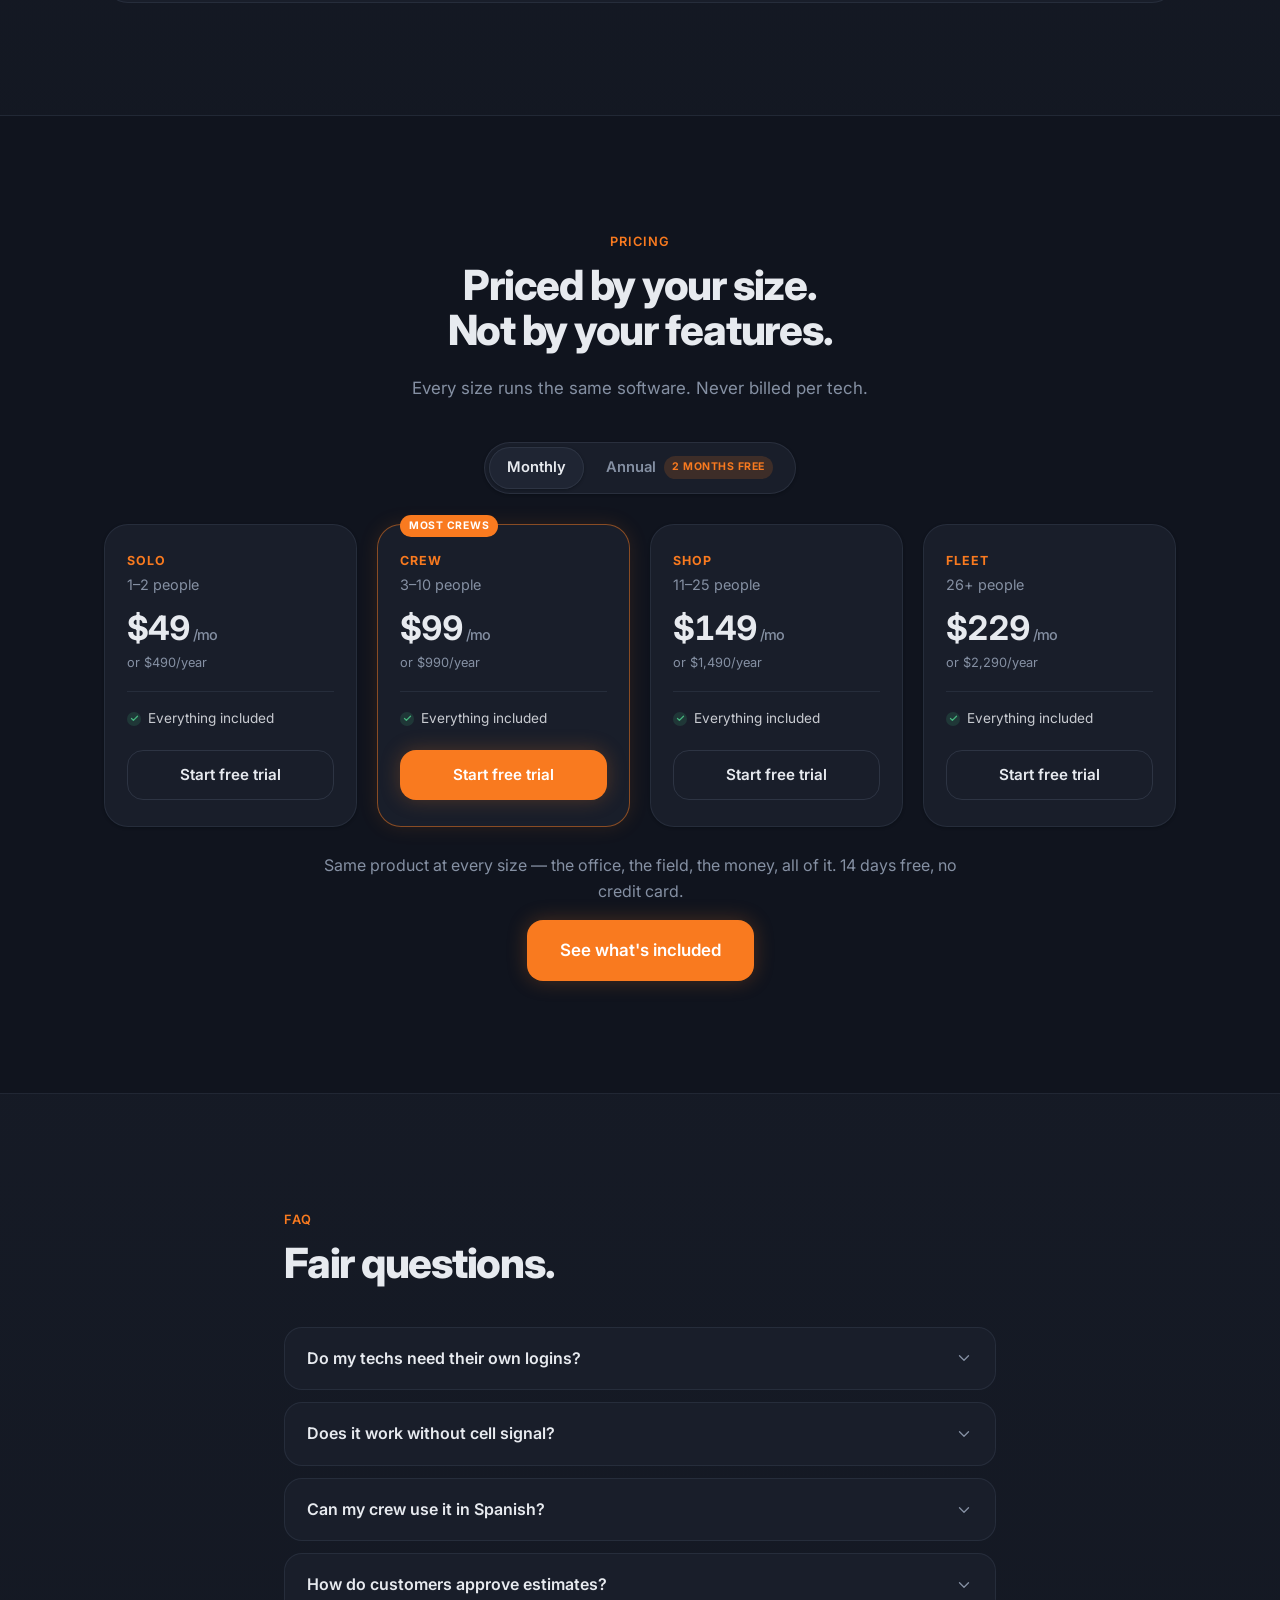
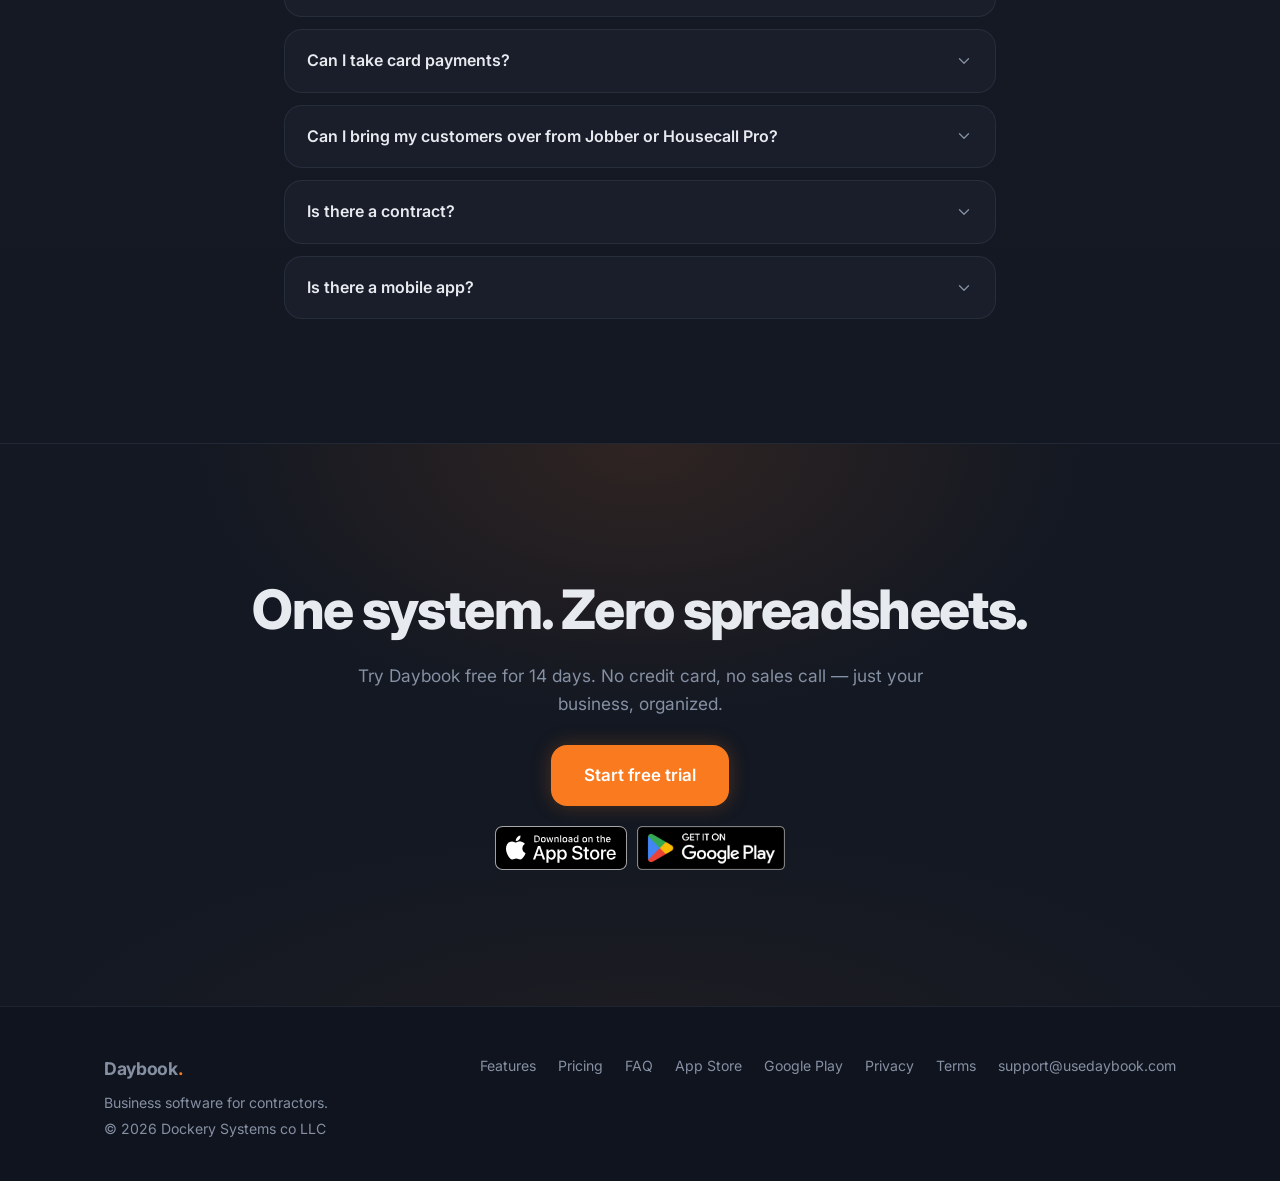
==== commit 58814bcb: "Use Google's official Google Play badge artwork Replaces the hand-built Google Play badge in the her" ====
--- a/index.html
+++ b/index.html
@@ -96,10 +96,8 @@
         <a class="btn-store btn-store-apple btn-store-official" href="https://apps.apple.com/us/app/daybook-for-contractors/id6791011263" aria-label="Download Daybook on the App Store">
           <img src="/assets/badges/app-store.svg" alt="" width="120" height="40">
         </a>
-        <a class="btn-store btn-store-google" href="https://play.google.com/store/apps/details?id=com.usedaybook.app" aria-label="Get Daybook on Google Play">
-          <svg class="store-glyph" viewBox="0 0 24 24" aria-hidden="true" focusable="false"><path d="M22.018 13.298l-3.919 2.218-3.515-3.493 3.543-3.521 3.891 2.202a1.49 1.49 0 0 1 0 2.594zM1.337.924a1.486 1.486 0 0 0-.112.568v21.017c0 .217.045.419.124.6l11.155-11.087L1.337.924zm12.207 10.065l3.258-3.238L3.45.195a1.466 1.466 0 0 0-.946-.179l11.04 10.973zm0 2.067l-11 10.933c.298.036.612-.016.906-.183l13.324-7.54-3.23-3.21z"/></svg>
-          <span class="store-kicker">GET IT ON</span>
-          <span class="store-name">Google Play</span>
+        <a class="btn-store btn-store-google btn-store-official" href="https://play.google.com/store/apps/details?id=com.usedaybook.app" aria-label="Get Daybook on Google Play">
+          <img src="/assets/badges/google-play.png" alt="" width="811" height="241">
         </a>
       </div>
     </div>
@@ -430,10 +428,8 @@
         <a class="btn-store btn-store-apple btn-store-official" href="https://apps.apple.com/us/app/daybook-for-contractors/id6791011263" aria-label="Download Daybook on the App Store">
           <img src="/assets/badges/app-store.svg" alt="" width="120" height="40">
         </a>
-        <a class="btn-store btn-store-google" href="https://play.google.com/store/apps/details?id=com.usedaybook.app" aria-label="Get Daybook on Google Play">
-          <svg class="store-glyph" viewBox="0 0 24 24" aria-hidden="true" focusable="false"><path d="M22.018 13.298l-3.919 2.218-3.515-3.493 3.543-3.521 3.891 2.202a1.49 1.49 0 0 1 0 2.594zM1.337.924a1.486 1.486 0 0 0-.112.568v21.017c0 .217.045.419.124.6l11.155-11.087L1.337.924zm12.207 10.065l3.258-3.238L3.45.195a1.466 1.466 0 0 0-.946-.179l11.04 10.973zm0 2.067l-11 10.933c.298.036.612-.016.906-.183l13.324-7.54-3.23-3.21z"/></svg>
-          <span class="store-kicker">GET IT ON</span>
-          <span class="store-name">Google Play</span>
+        <a class="btn-store btn-store-google btn-store-official" href="https://play.google.com/store/apps/details?id=com.usedaybook.app" aria-label="Get Daybook on Google Play">
+          <img src="/assets/badges/google-play.png" alt="" width="811" height="241">
         </a>
       </div>
     </div>
--- a/assets/styles.css
+++ b/assets/styles.css
@@ -887,39 +887,6 @@
   box-shadow: 0 6px 18px hsl(0 0% 0% / 0.35);
 }
 .btn-store:active { transform: scale(0.97); }
-.store-glyph {
-  grid-row: 1 / span 2;
-  grid-column: 1;
-  width: calc(var(--badge-h) * 0.55);
-  height: calc(var(--badge-h) * 0.55);
-  fill: currentColor;
-}
-.btn-store-apple .store-glyph { margin-top: -2px; }
-.btn-store-google .store-glyph { width: calc(var(--badge-h) * 0.5); height: calc(var(--badge-h) * 0.5); }
-.store-kicker {
-  grid-column: 2;
-  font-size: calc(var(--badge-h) * 0.215);
-  font-weight: 500;
-  letter-spacing: 0.01em;
-  text-transform: none;
-  color: #fff;
-}
-.btn-store-google .store-kicker {
-  font-size: calc(var(--badge-h) * 0.19);
-  letter-spacing: 0.05em;
-}
-.store-name {
-  grid-column: 2;
-  margin-top: 1px;
-  font-size: calc(var(--badge-h) * 0.37);
-  font-weight: 600;
-  letter-spacing: -0.02em;
-}
-/* Legacy markup without a glyph still reads as one text column. */
-.btn-store:not(:has(svg)) { grid-template-columns: auto; column-gap: 0; }
-.btn-store:not(:has(svg)) .store-kicker,
-.btn-store:not(:has(svg)) .store-name { grid-column: 1; }
-
 /* Hero CTA stack: one primary, a text link, then the badges at natural size. */
 .hero-ctas {
   display: flex;
@@ -1287,10 +1254,14 @@
 @media (max-width: 560px) { .hero-shot { margin-bottom: 0; } }
 
 /* ── official store badges ──────────────── */
-/* Apple's official "Download on the App Store" artwork (assets/badges/app-store.svg,
-   from developer.apple.com — Download_on_the_App_Store_Badge_US-UK_RGB_blk). It
-   carries its own black fill, grey hairline and corners, so the link drops the
-   hand-built badge chrome and only sizes it. Do not recolour or edit the SVG. */
+/* Official store artwork, self-hosted and unmodified:
+   - assets/badges/app-store.svg — Apple's "Download on the App Store" (from
+     developer.apple.com, Download_on_the_App_Store_Badge_US-UK_RGB_blk).
+   - assets/badges/google-play.png — Google's "Get it on Google Play" (from
+     play.google.com/intl/en_us/badges), with only its transparent margin cropped.
+   Each carries its own black fill, grey hairline and corners, so the link drops the
+   hand-built badge chrome and only sizes it; both share one height. Do not recolour
+   or redraw them. */
 .btn-store.btn-store-official {
   display: inline-block;
   height: var(--badge-h);
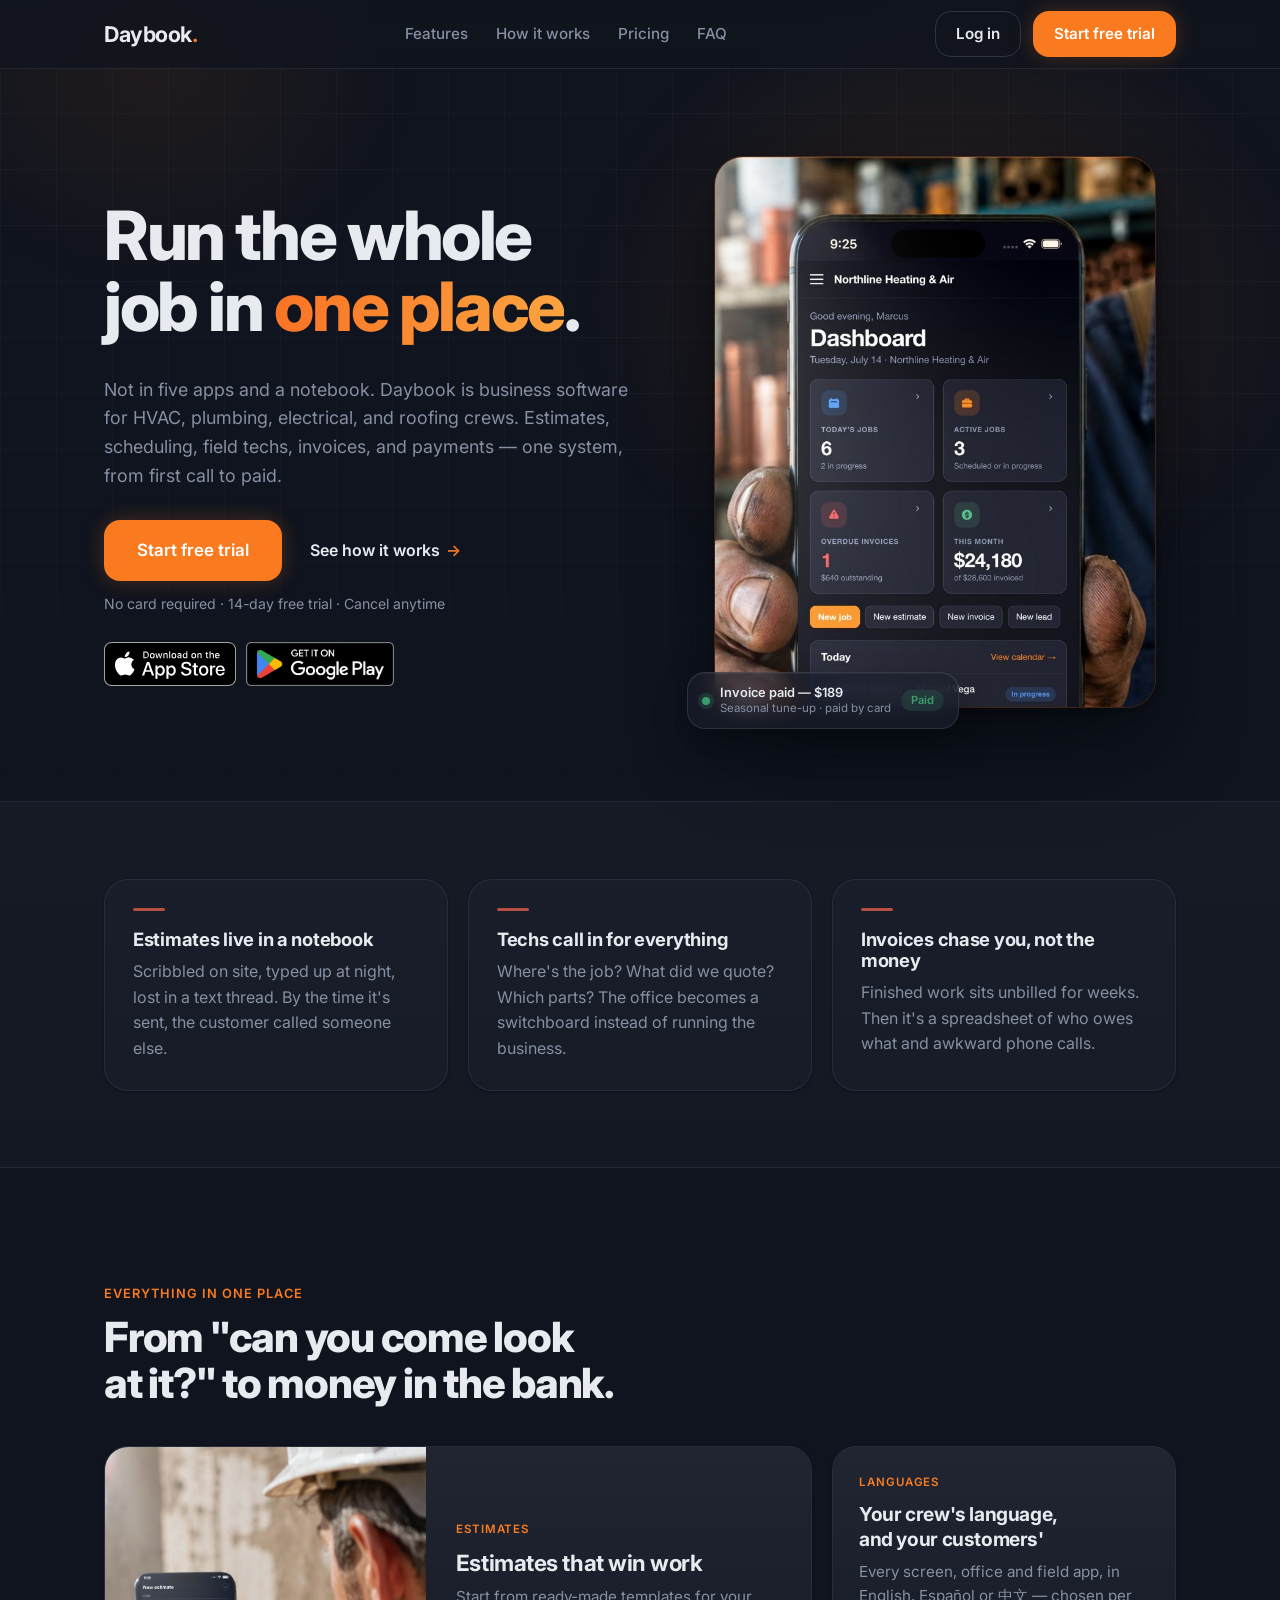
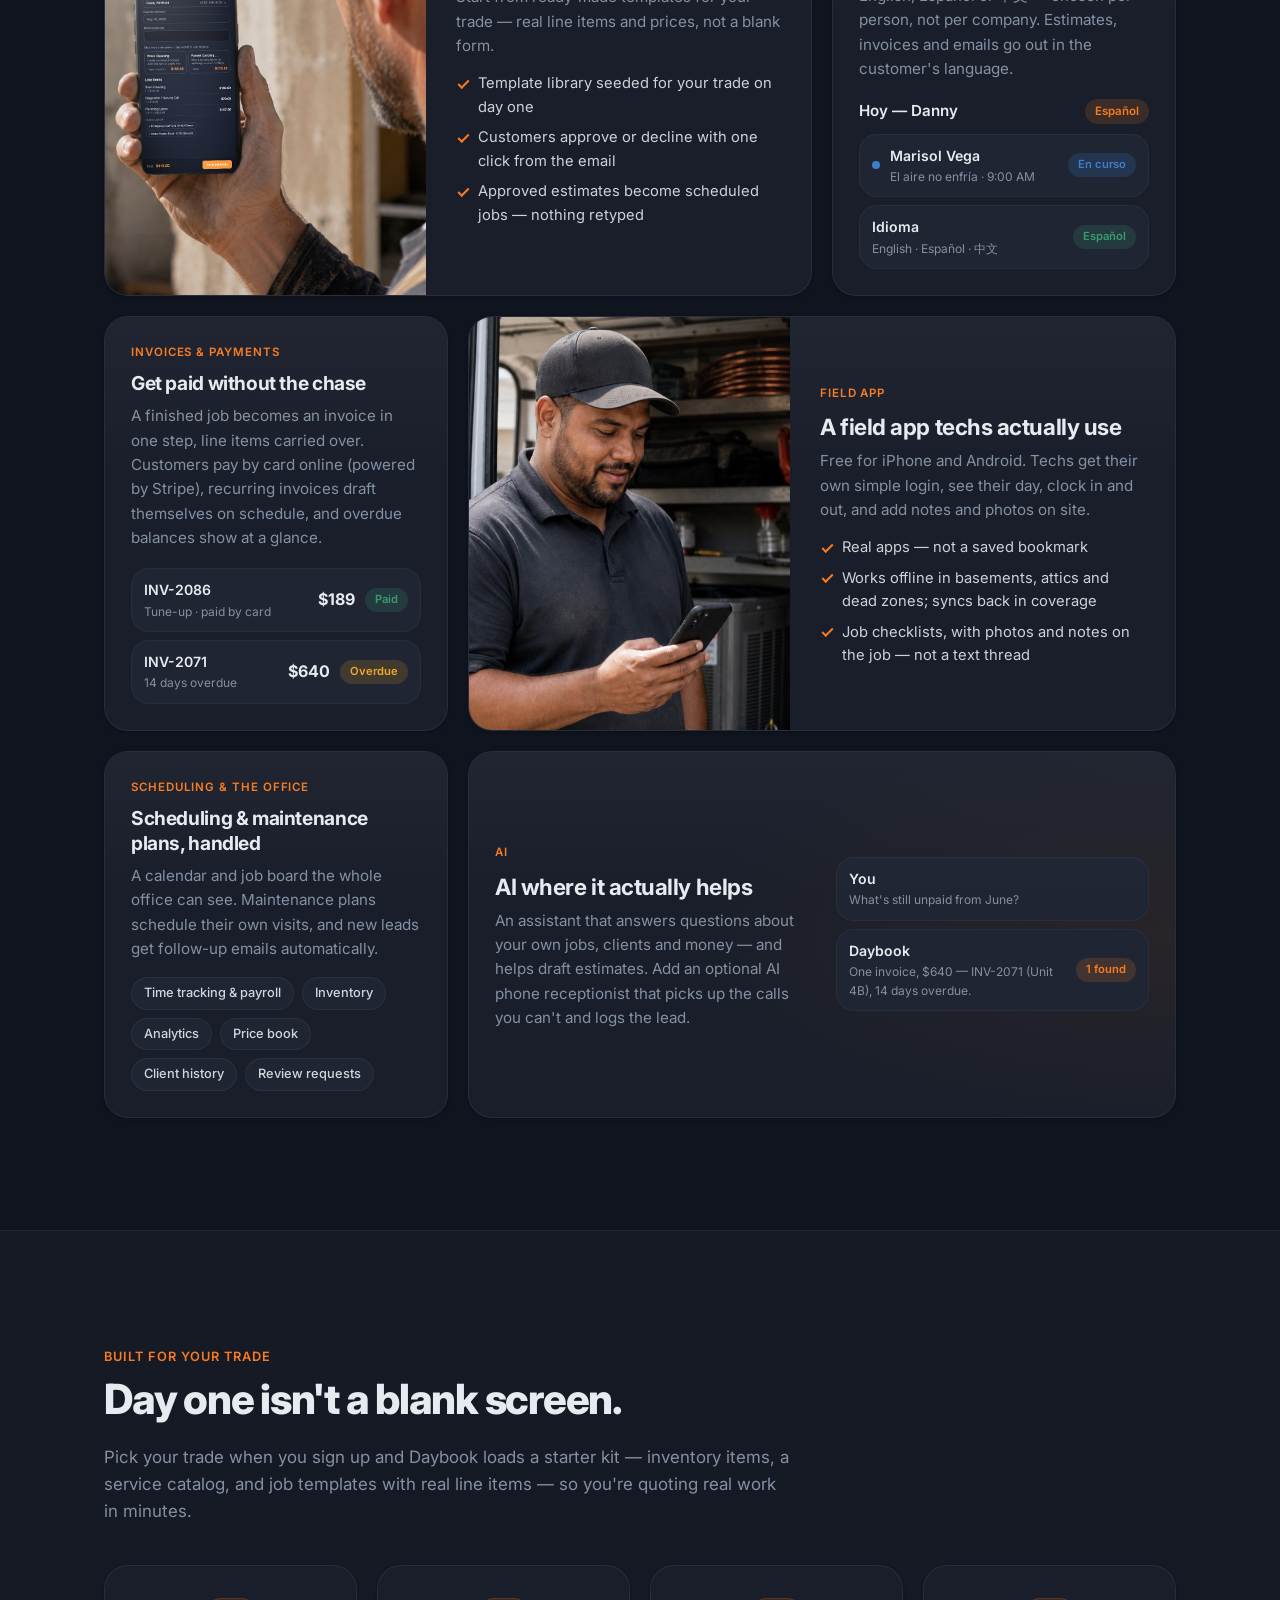
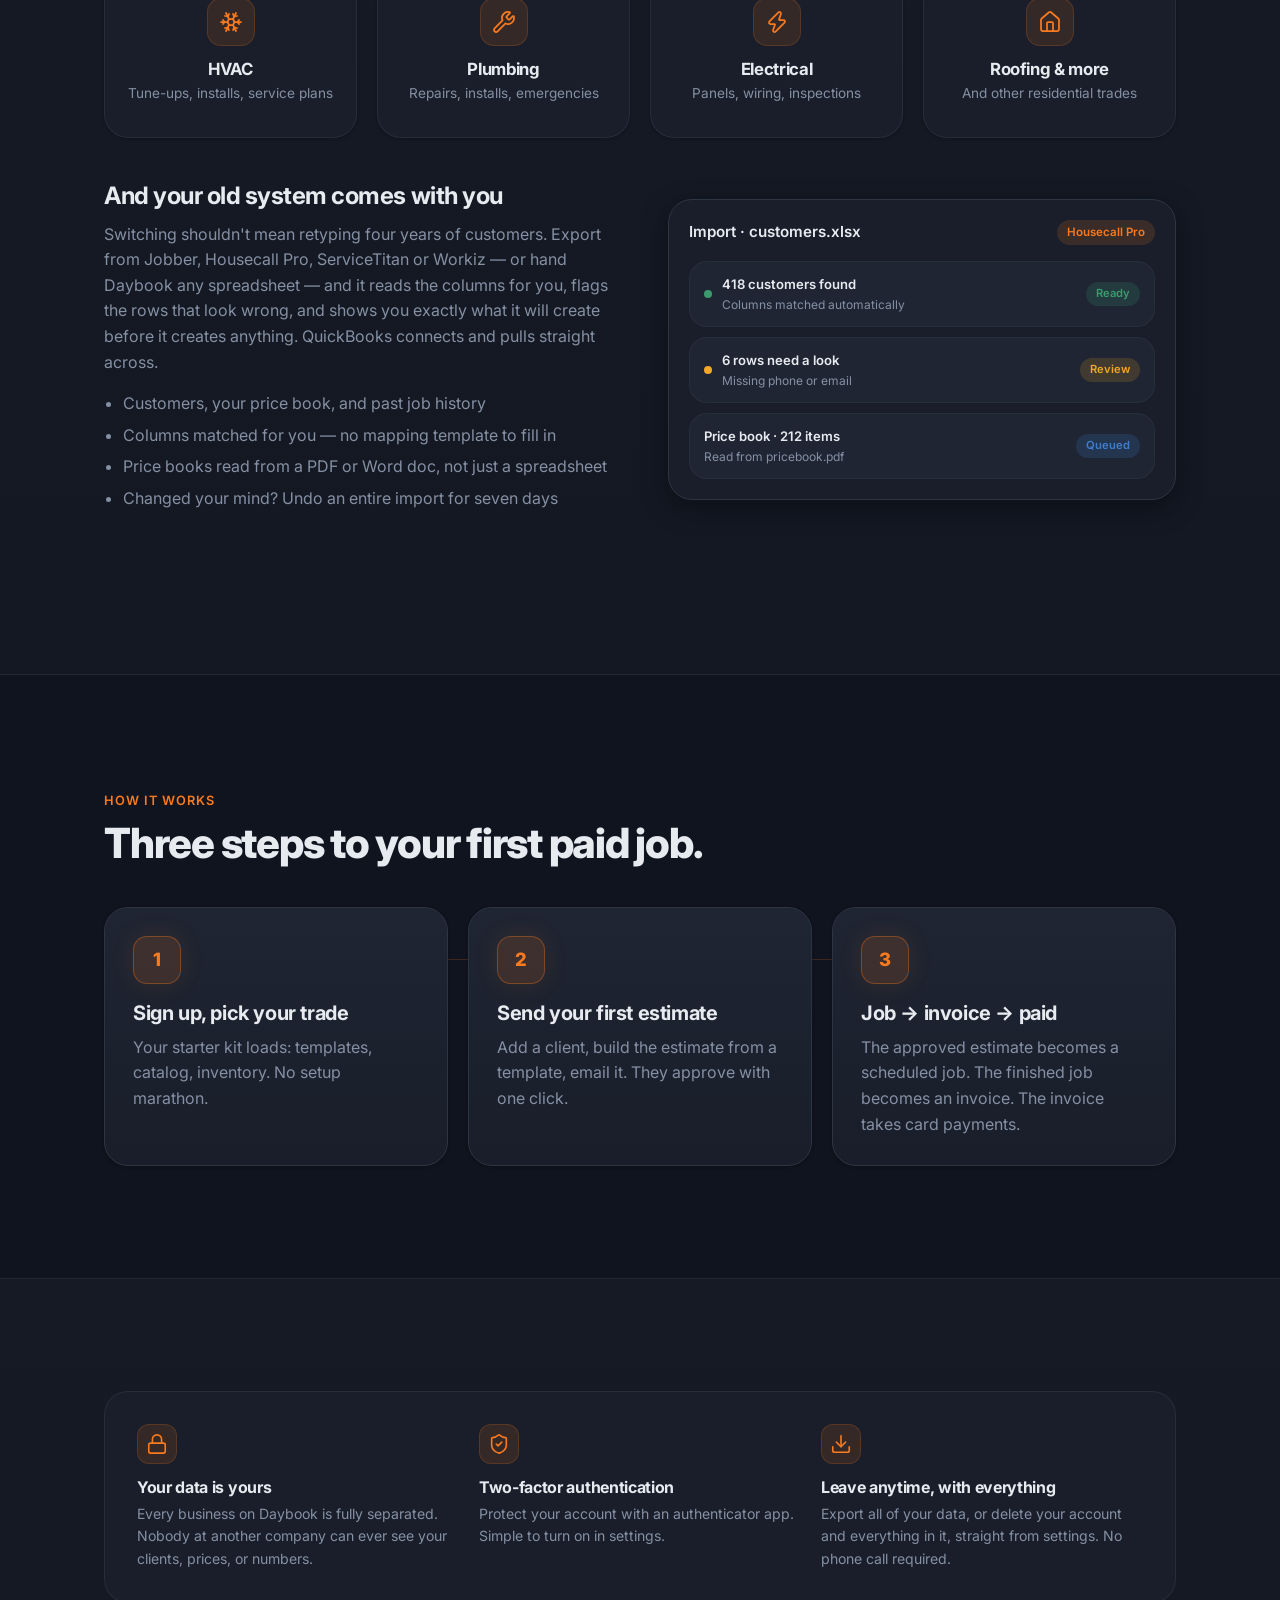
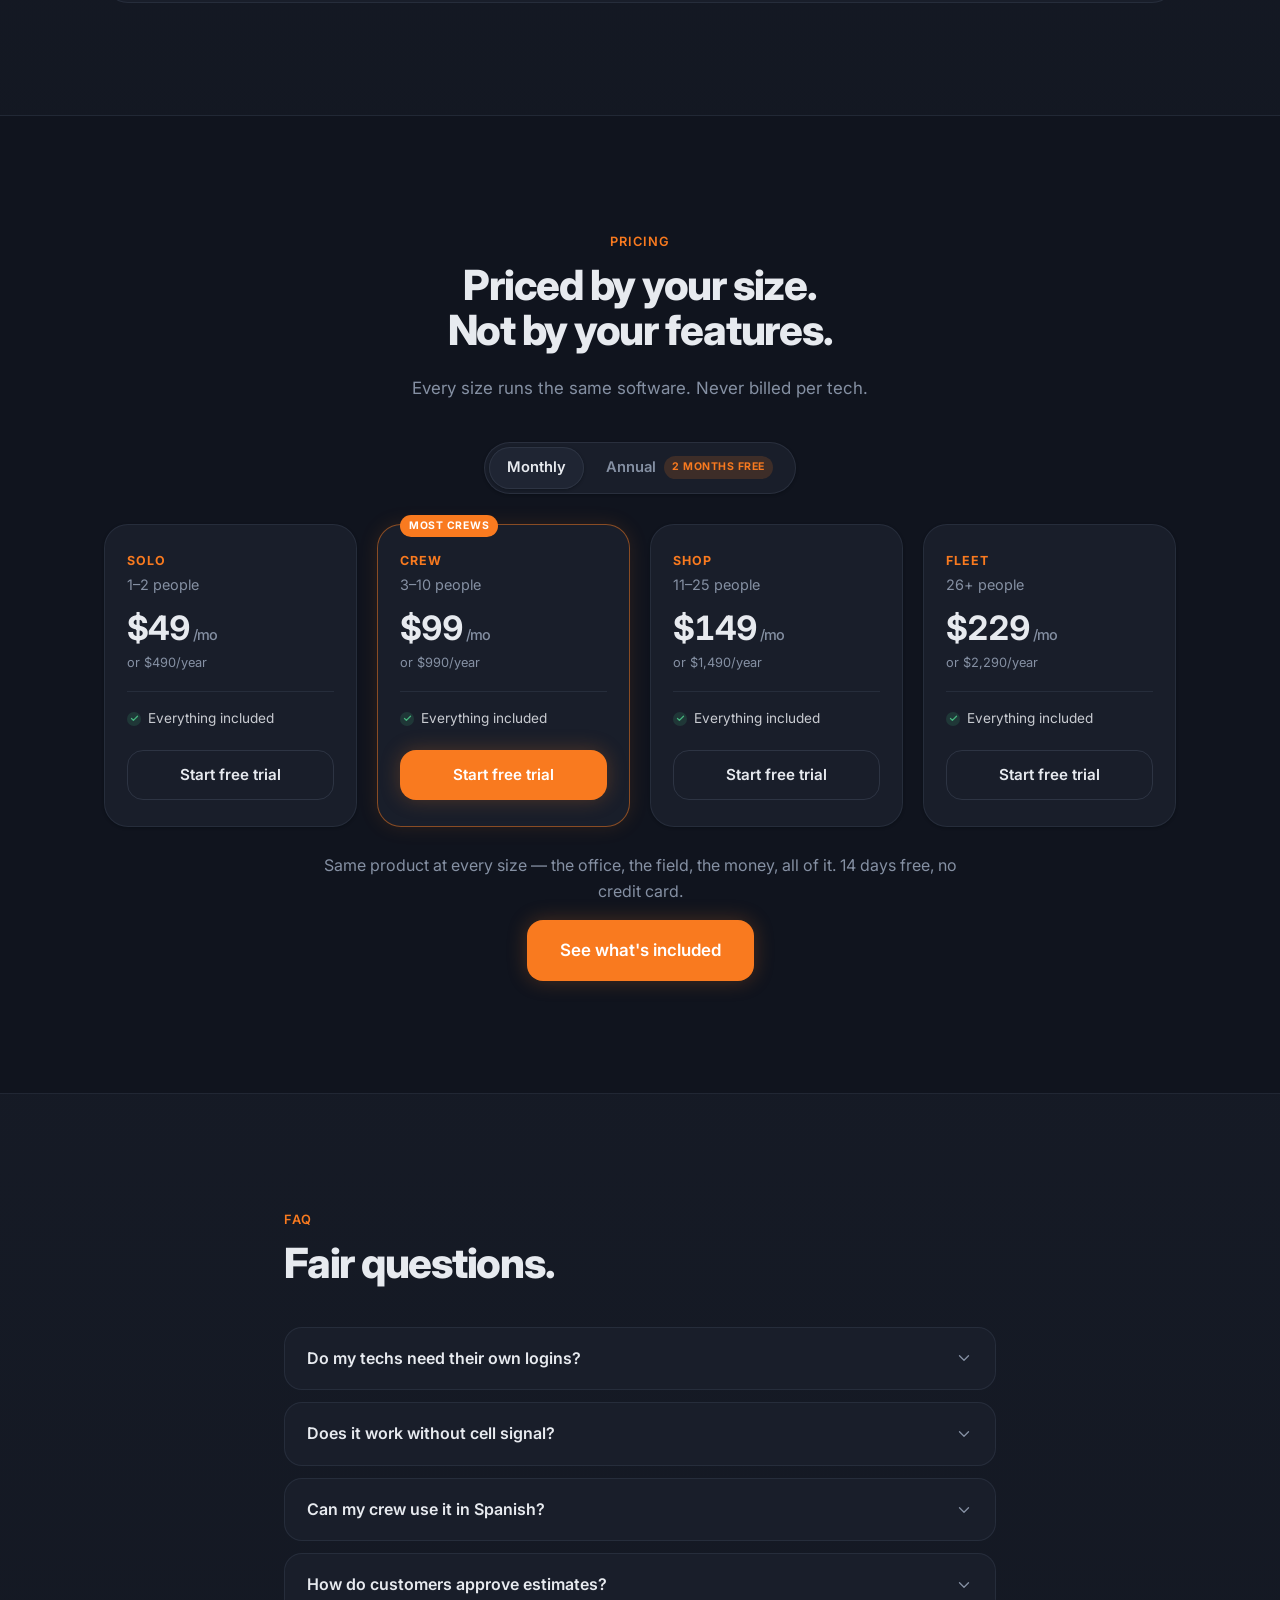
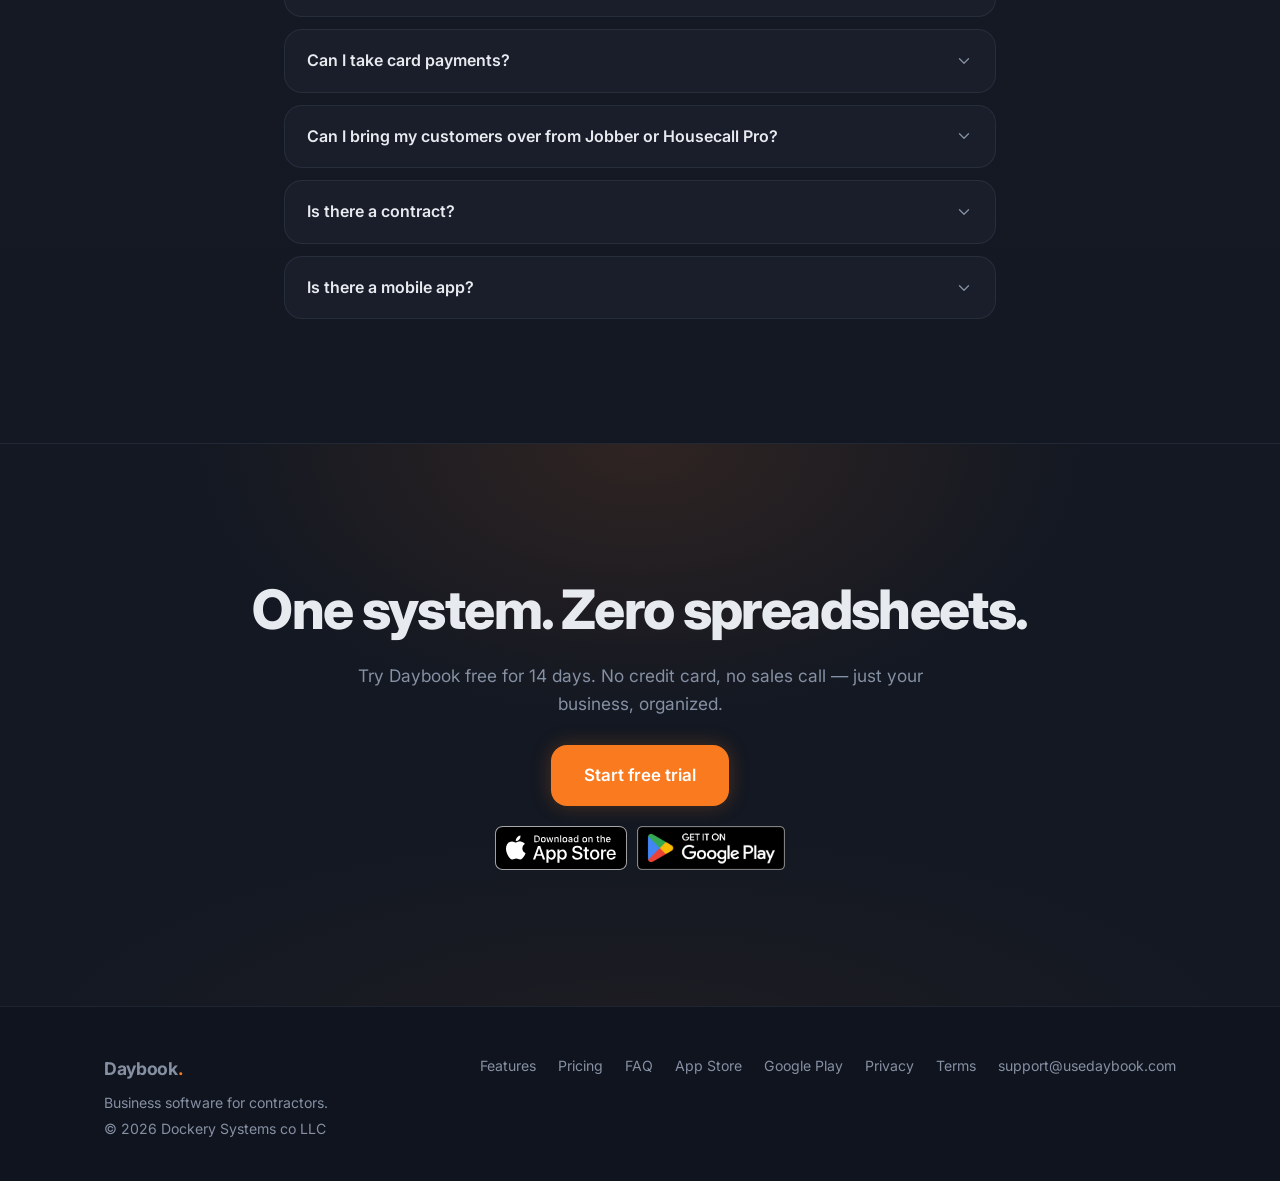
==== commit cd553cc9: "fix(site): recurring invoices draft themselves; they do not bill themselves The homepage said repeat" ====
--- a/index.html
+++ b/index.html
@@ -179,7 +179,7 @@
         <article class="bento-tile">
           <span class="bento-tag">Invoices &amp; payments</span>
           <h3>Get paid without the chase</h3>
-          <p>A finished job becomes an invoice in one step, line items carried over. Customers pay by card online (powered by Stripe), repeat work bills itself with recurring invoices, and overdue balances show at a glance.</p>
+          <p>A finished job becomes an invoice in one step, line items carried over. Customers pay by card online (powered by Stripe), recurring invoices draft themselves on schedule, and overdue balances show at a glance.</p>
           <div class="bento-mock hide-phone" role="img" aria-label="Stylized invoices preview">
             <div class="mock-row"><div class="grow"><div class="name">INV-2086</div><div class="sub">Tune-up · paid by card</div></div><span class="amt">$189</span><span class="pill pill-complete">Paid</span></div>
             <div class="mock-row"><div class="grow"><div class="name">INV-2071</div><div class="sub">14 days overdue</div></div><span class="amt">$640</span><span class="pill pill-attention">Overdue</span></div>
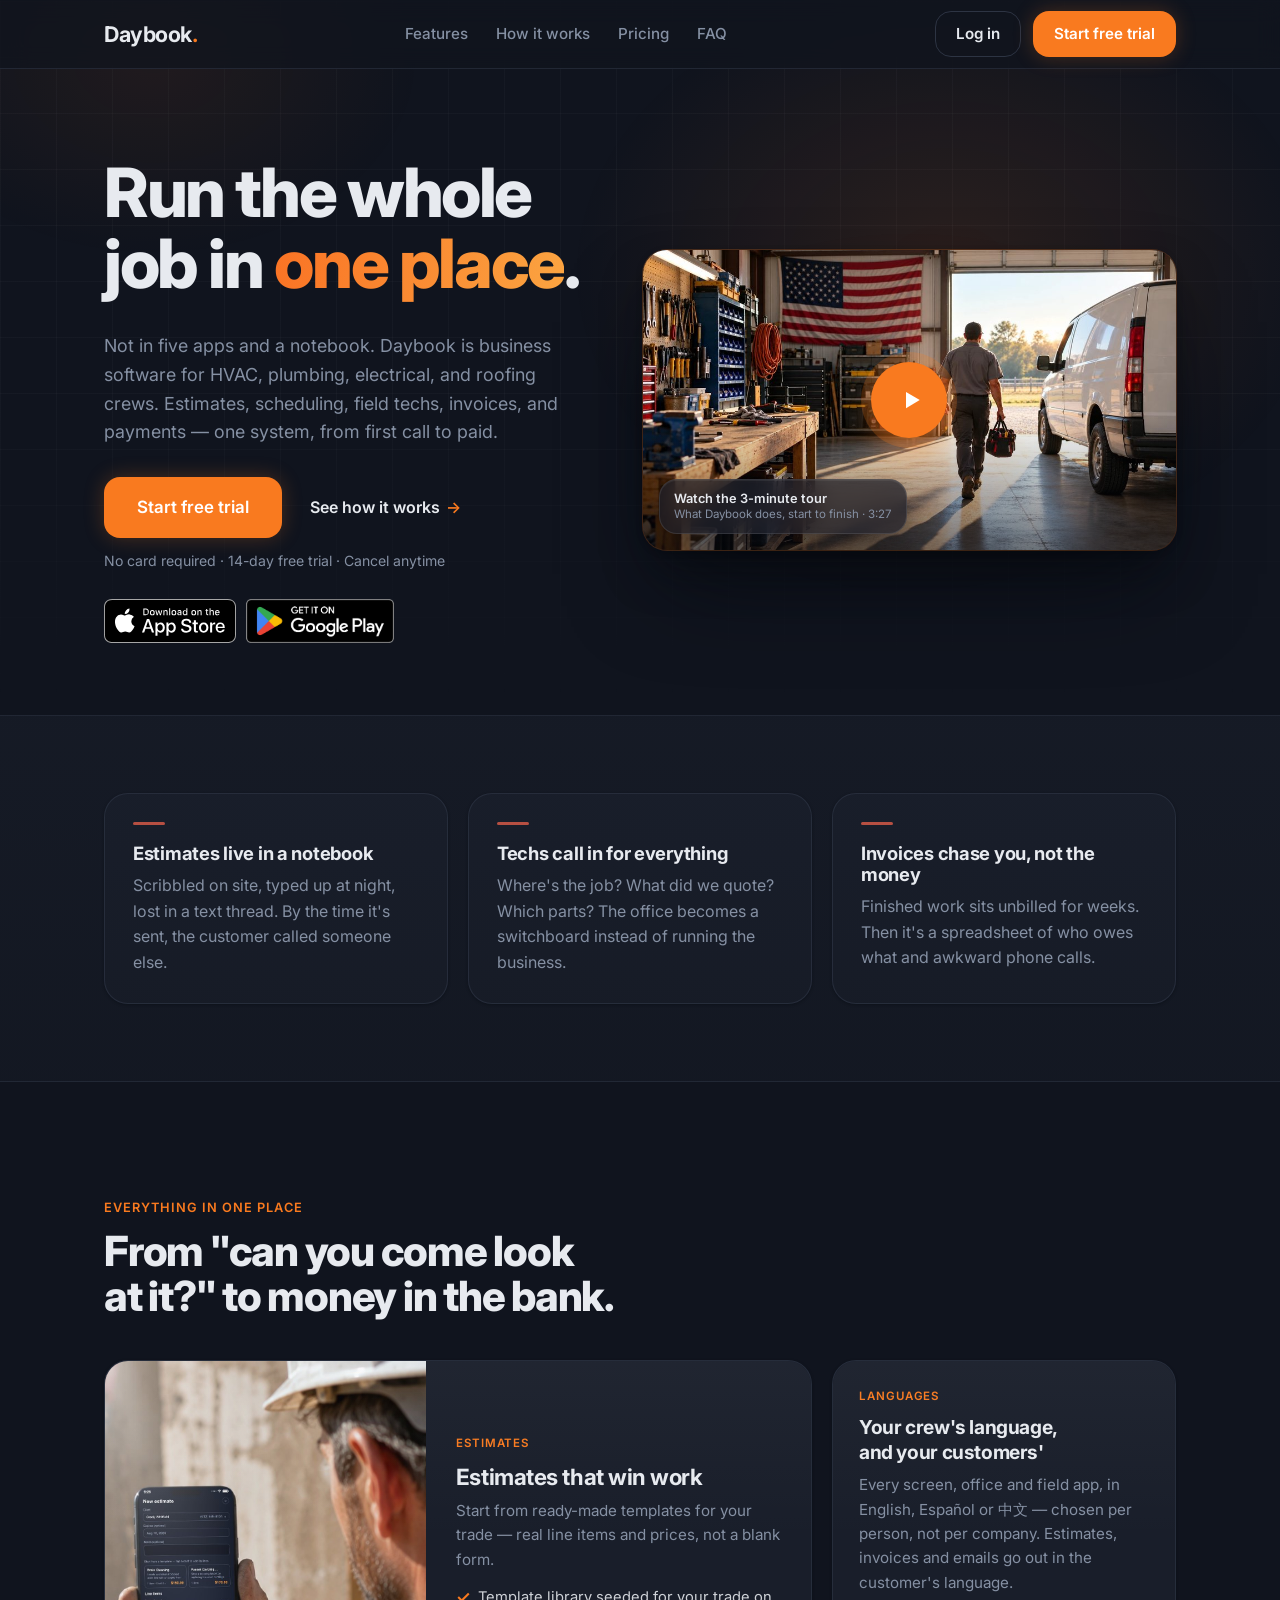
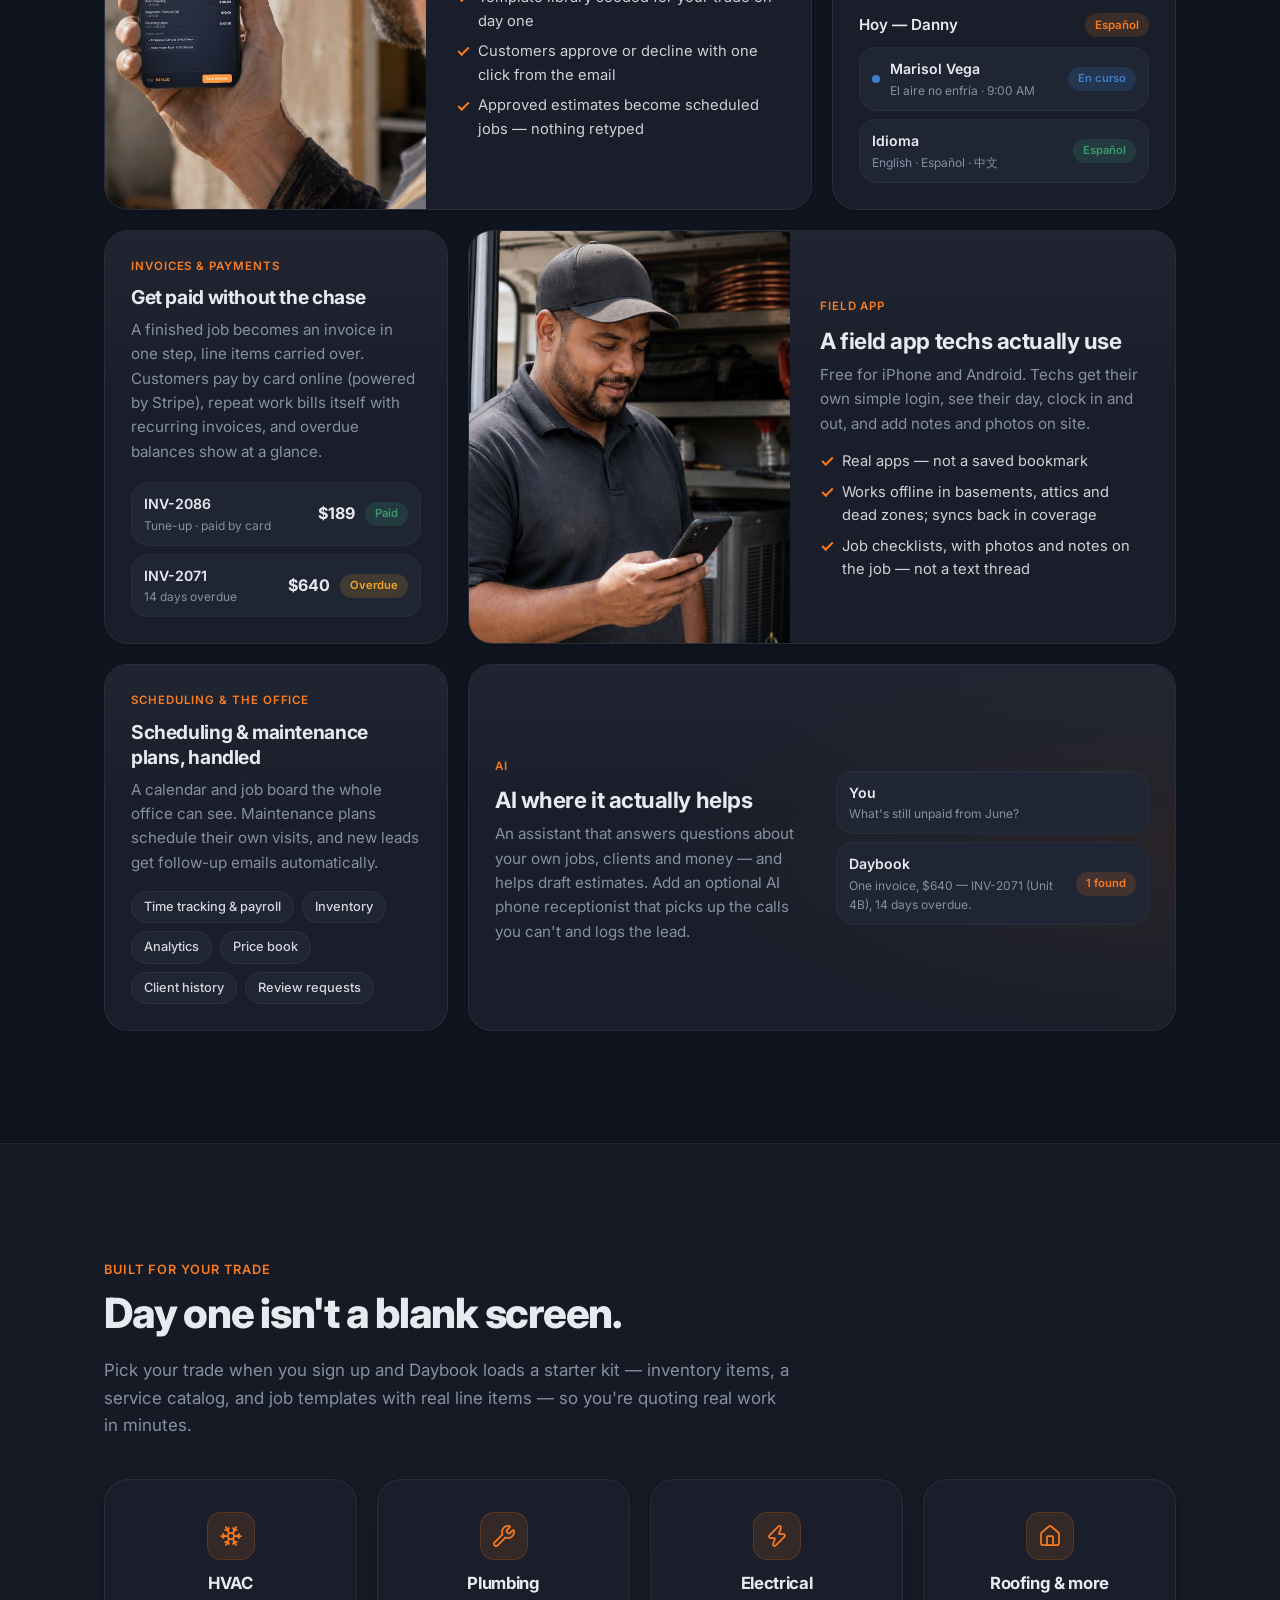
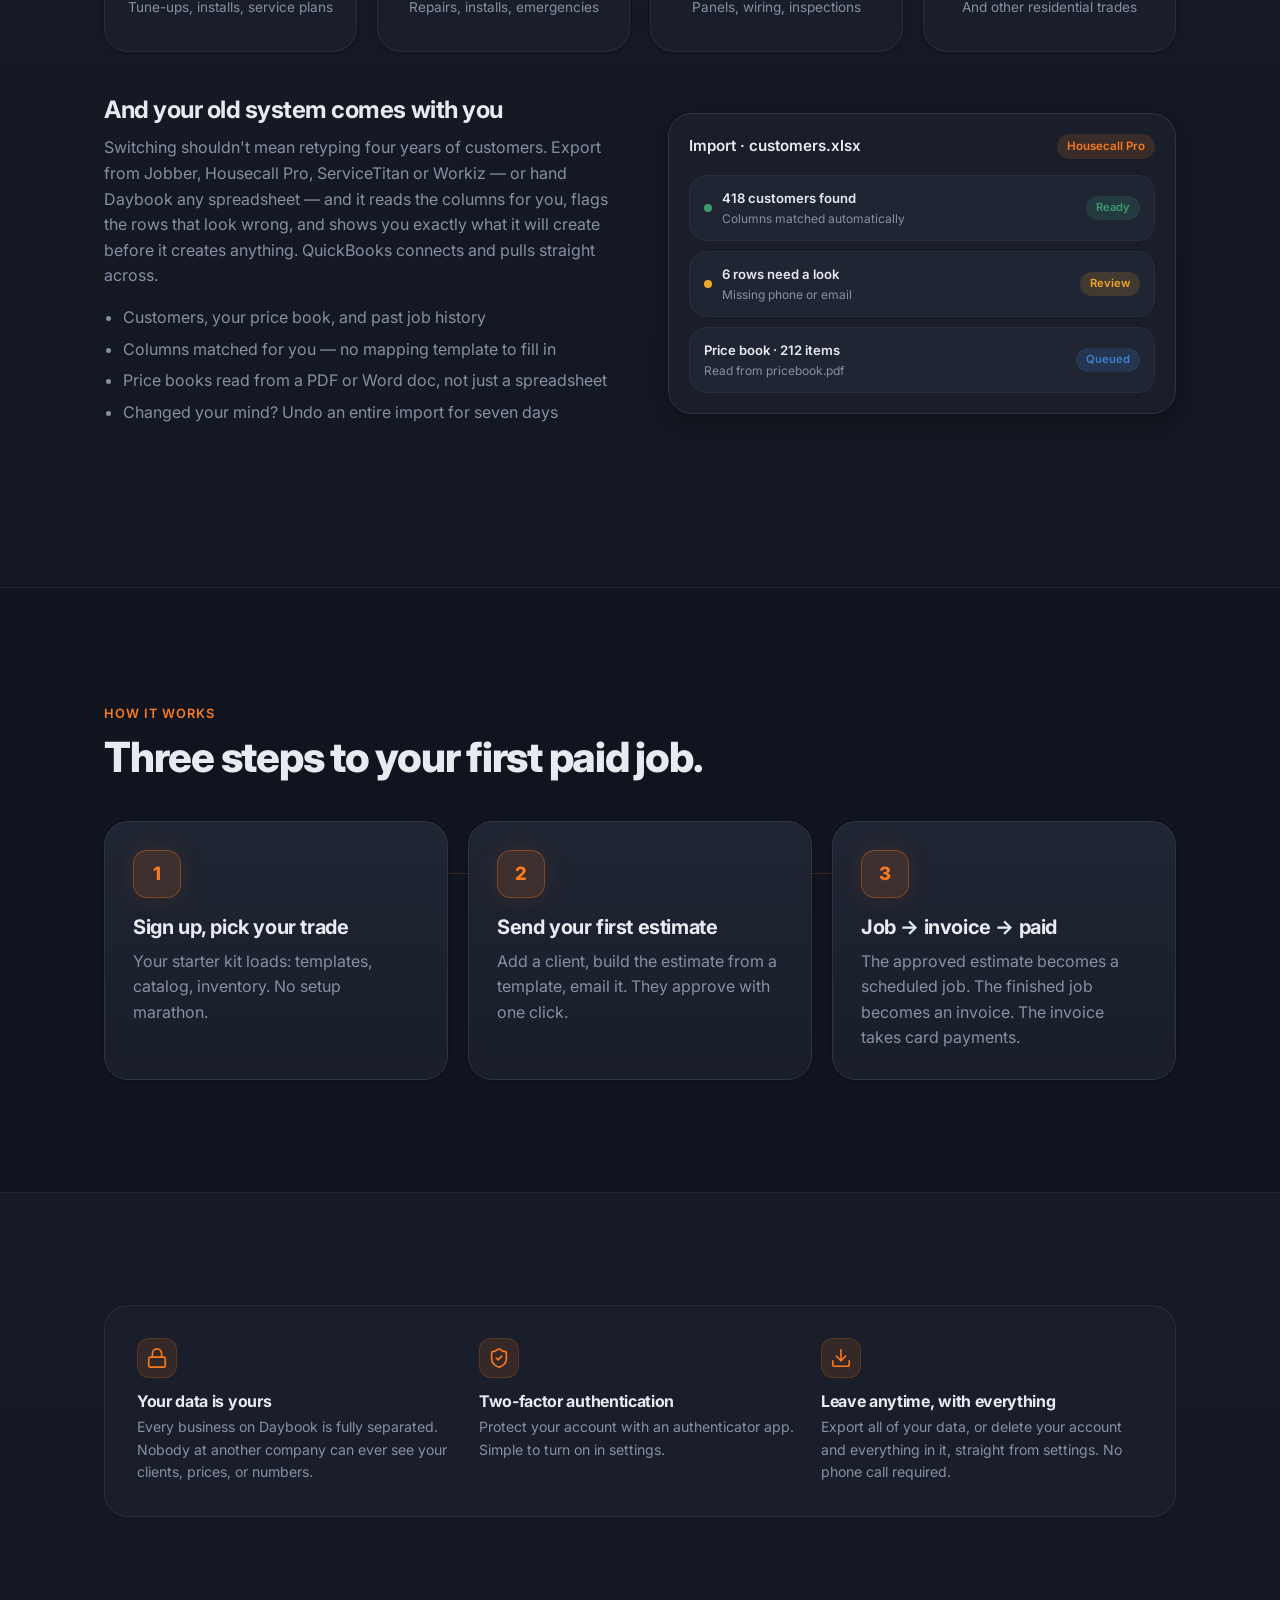
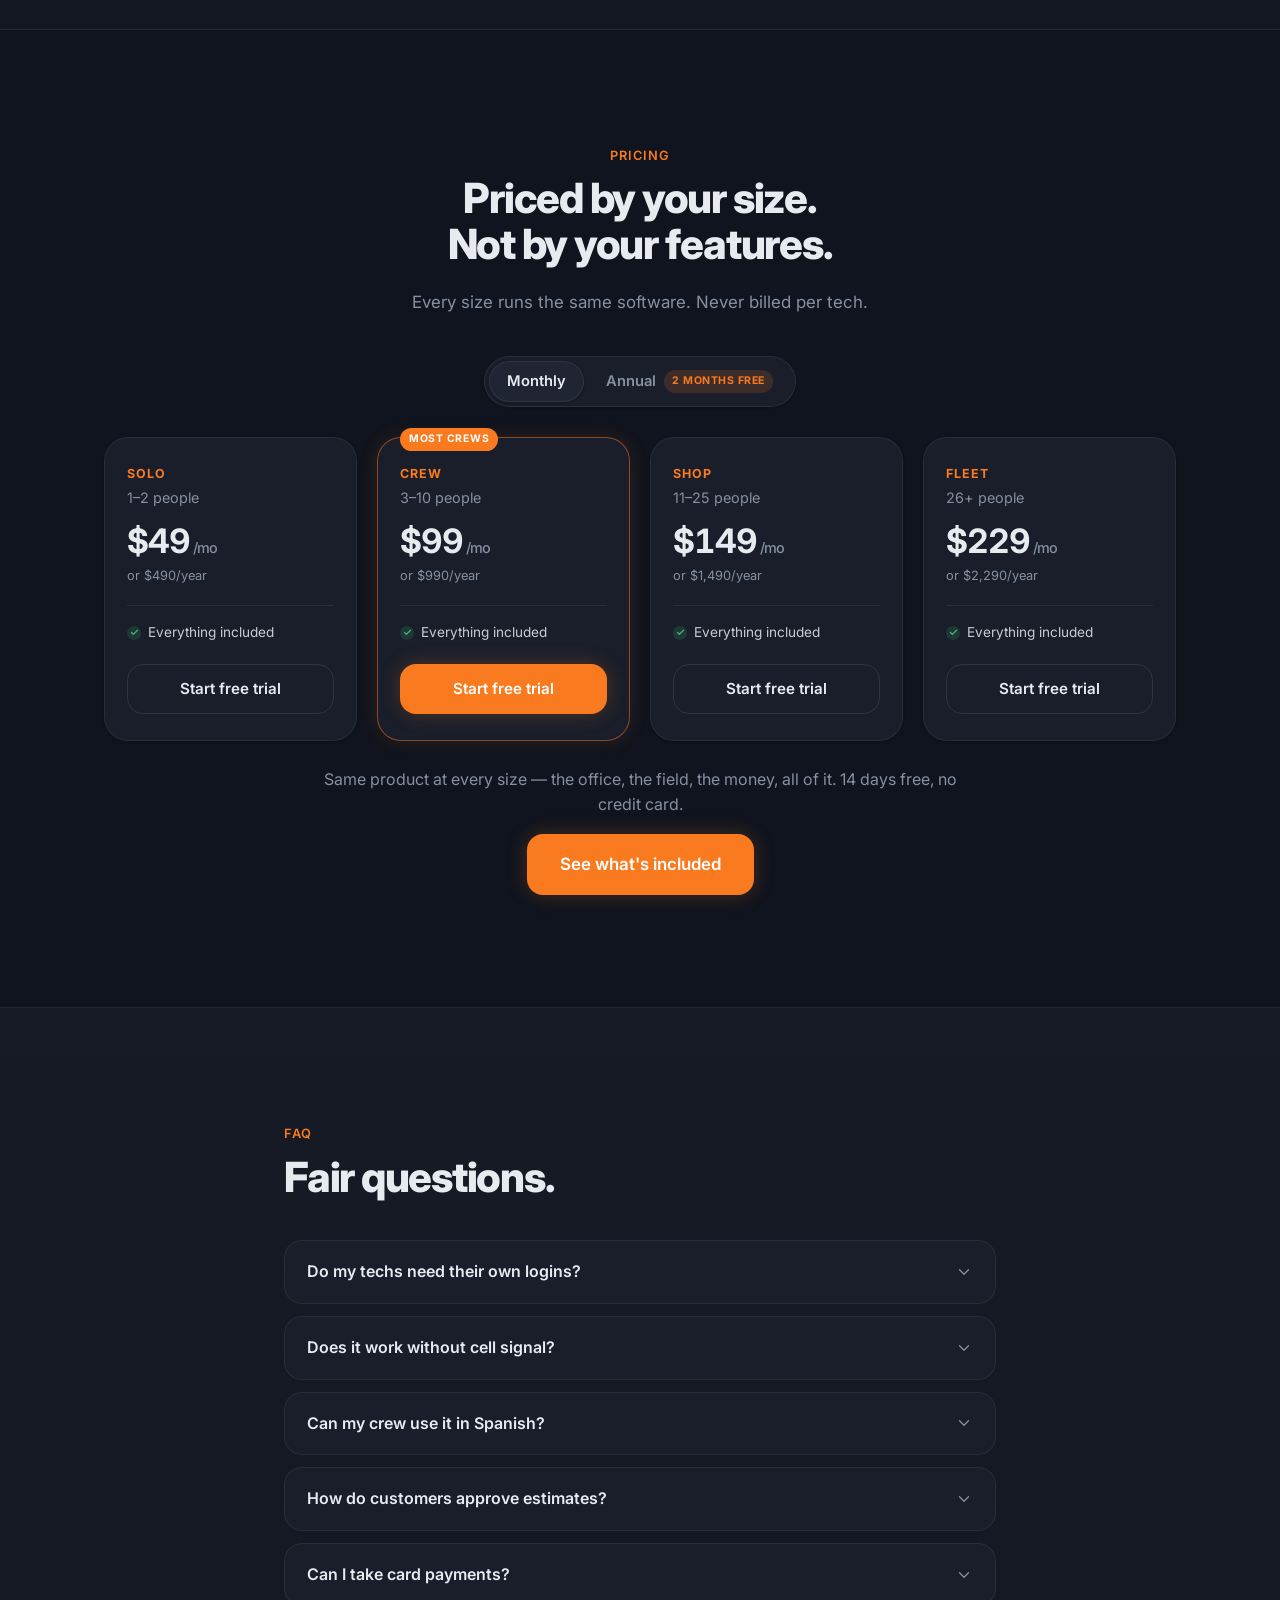
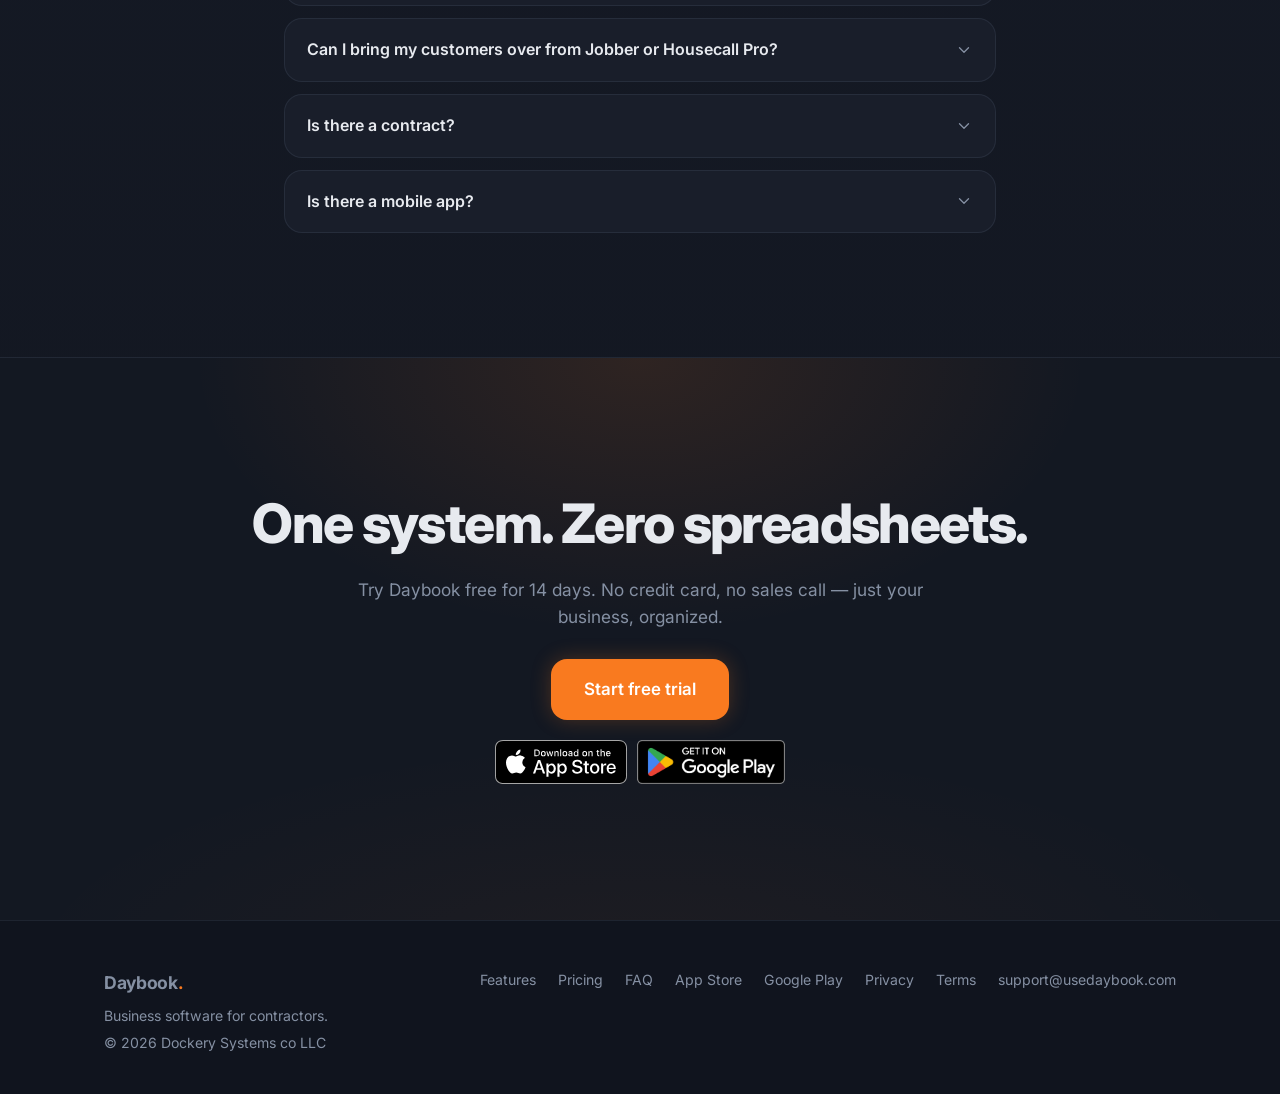
==== commit 30e602bd: "Hero: the 3-minute tour video, with a lightbox player The hero's right column is now the promo video" ====
--- a/index.html
+++ b/index.html
@@ -14,6 +14,7 @@
   <link rel="preconnect" href="https://fonts.googleapis.com">
   <link rel="preconnect" href="https://fonts.gstatic.com" crossorigin>
   <link href="https://fonts.googleapis.com/css2?family=Inter:wght@400;500;600;700;800&display=swap" rel="stylesheet">
+  <link rel="preload" as="image" href="/assets/video/daybook-promo-poster.jpg" imagesrcset="/assets/video/daybook-promo-poster-960.jpg 960w, /assets/video/daybook-promo-poster.jpg 1600w" imagesizes="(max-width: 560px) calc(100vw - 32px), (max-width: 900px) 560px, 48vw">
   <link rel="stylesheet" href="/assets/styles.css">
   <script>document.documentElement.classList.add('js')</script>
   <meta property="og:title" content="Daybook — Business software for contractors">
@@ -31,6 +32,18 @@
   <meta name="twitter:description" content="One system for the whole job: lead → estimate → job → tech → invoice → payment. Built for the trades, with free apps on iPhone and Android.">
   <meta name="twitter:image" content="https://usedaybook.com/assets/og-image.jpg">
   <meta name="twitter:image:alt" content="Daybook: Run the whole job in one place. The Daybook dashboard on a phone, for HVAC, plumbing, electrical, and roofing crews.">
+  <script type="application/ld+json">
+  {
+    "@context": "https://schema.org",
+    "@type": "VideoObject",
+    "name": "Daybook: the 3-minute tour",
+    "description": "What Daybook does for a small contracting shop, start to finish: estimates signed on site, techs with their own app, invoices that draft themselves, 0% of your payments, pricing by crew size, and a switch that takes minutes.",
+    "thumbnailUrl": "https://usedaybook.com/assets/video/daybook-promo-poster.jpg",
+    "contentUrl": "https://usedaybook.com/assets/video/daybook-promo.mp4",
+    "uploadDate": "2026-10-21",
+    "duration": "PT3M27S"
+  }
+  </script>
   <script type="application/ld+json">
   {
     "@context": "https://schema.org",
@@ -102,20 +115,22 @@
       </div>
     </div>
 
-    <figure class="hero-shot">
-      <img src="assets/img/shot-dashboard.jpg"
-           srcset="assets/img/shot-dashboard-720.jpg 720w, assets/img/shot-dashboard.jpg 1040w"
-           sizes="(max-width: 560px) min(360px, calc(100vw - 32px)), (max-width: 900px) 400px, 440px"
-           width="1040" height="1300" loading="eager" fetchpriority="high" decoding="async"
-           alt="A hand holding an iPhone open to the Daybook dashboard for Northline Heating &amp; Air: 6 jobs today with 2 in progress, 3 active jobs, 1 overdue invoice with $640 outstanding, and $24,180 this month. Today's first job, AC not cooling for Marisol Vega, is in progress with technician Danny Alvarez.">
-      <div class="hero-chip" aria-hidden="true">
-        <span class="hero-chip-dot"></span>
-        <span class="hero-chip-text">
-          <span class="hero-chip-title">Invoice paid — $189</span>
-          <span class="hero-chip-sub">Seasonal tune-up · paid by card</span>
+    <figure class="hero-video">
+      <a class="hero-video-btn" href="/assets/video/daybook-promo.mp4" data-video-open="promo-video"
+         aria-label="Watch the Daybook tour, 3 minutes 27 seconds">
+        <img src="/assets/video/daybook-promo-poster.jpg"
+             srcset="/assets/video/daybook-promo-poster-960.jpg 960w, /assets/video/daybook-promo-poster.jpg 1600w"
+             sizes="(max-width: 560px) calc(100vw - 32px), (max-width: 900px) 560px, 48vw"
+             width="1600" height="900" loading="eager" fetchpriority="high" decoding="async"
+             alt="A technician carrying a tool bag toward a service van in a small shop, an American flag on the wall behind him.">
+        <span class="hero-video-play" aria-hidden="true">
+          <svg viewBox="0 0 24 24" width="30" height="30" focusable="false"><path d="M8 5.5v13l11-6.5z" fill="currentColor"/></svg>
         </span>
-        <span class="pill pill-complete">Paid</span>
-      </div>
+        <span class="hero-video-chip" aria-hidden="true">
+          <span class="hero-video-chip-title">Watch the 3-minute tour</span>
+          <span class="hero-video-chip-sub">What Daybook does, start to finish · 3:27</span>
+        </span>
+      </a>
     </figure>
   </section>
 
@@ -179,7 +194,7 @@
         <article class="bento-tile">
           <span class="bento-tag">Invoices &amp; payments</span>
           <h3>Get paid without the chase</h3>
-          <p>A finished job becomes an invoice in one step, line items carried over. Customers pay by card online (powered by Stripe), recurring invoices draft themselves on schedule, and overdue balances show at a glance.</p>
+          <p>A finished job becomes an invoice in one step, line items carried over. Customers pay by card online (powered by Stripe), repeat work bills itself with recurring invoices, and overdue balances show at a glance.</p>
           <div class="bento-mock hide-phone" role="img" aria-label="Stylized invoices preview">
             <div class="mock-row"><div class="grow"><div class="name">INV-2086</div><div class="sub">Tune-up · paid by card</div></div><span class="amt">$189</span><span class="pill pill-complete">Paid</span></div>
             <div class="mock-row"><div class="grow"><div class="name">INV-2071</div><div class="sub">14 days overdue</div></div><span class="amt">$640</span><span class="pill pill-attention">Overdue</span></div>
@@ -456,6 +471,13 @@
   </div>
 </footer>
 
+<dialog class="video-modal" id="promo-video" aria-label="Daybook tour video">
+  <button type="button" class="video-modal-close" data-video-close aria-label="Close video">&times;</button>
+  <video controls playsinline preload="metadata" poster="/assets/video/daybook-promo-poster.jpg">
+    <source src="/assets/video/daybook-promo.mp4" type="video/mp4">
+  </video>
+</dialog>
+
 <script src="/assets/site.js" defer></script>
 </body>
 </html>
--- a/assets/styles.css
+++ b/assets/styles.css
@@ -212,7 +212,7 @@
   padding-top: 88px;
   padding-bottom: 72px;
   display: grid;
-  grid-template-columns: 1.05fr 0.95fr;
+  grid-template-columns: 0.95fr 1.05fr;
   gap: 56px;
   align-items: center;
 }
@@ -707,6 +707,154 @@
   .hero-shot img { aspect-ratio: 1040 / 1060; border-radius: 22px; }
   .hero-shot::before { inset: 6% 0 0; filter: blur(28px); }
   .hero-chip { display: none; }
+}
+
+/* ── hero video ──────────────── */
+/* The hero's right column: the 3-minute tour, poster framed like the product
+   photo was, a play button, and a glass chip. Click opens the lightbox below;
+   without JS the link opens the file itself. */
+.hero-video {
+  position: relative;
+  isolation: isolate;
+  margin: 0;
+  justify-self: center;
+  width: 100%;
+  max-width: 600px;
+}
+.hero-video::before {
+  content: "";
+  position: absolute;
+  inset: 10% 4% 2%;
+  z-index: -1;
+  border-radius: 50%;
+  background: radial-gradient(closest-side, hsl(var(--primary) / 0.3), hsl(var(--primary) / 0.1) 55%, transparent);
+  filter: blur(36px);
+  pointer-events: none;
+}
+.hero-video-btn {
+  position: relative;
+  display: block;
+  overflow: hidden;
+  border-radius: 24px;
+  aspect-ratio: 16 / 9;
+  background: hsl(var(--card));
+  box-shadow:
+    0 0 0 1px hsl(var(--primary) / 0.22),
+    0 2px 6px hsl(222 40% 4% / 0.35),
+    0 24px 48px -12px hsl(222 40% 4% / 0.65),
+    0 48px 96px -24px hsl(222 40% 4% / 0.7);
+  transition: transform var(--duration-base) var(--ease-out), box-shadow var(--duration-base) var(--ease-out);
+}
+.hero-video-btn:hover,
+.hero-video-btn:focus-visible {
+  transform: translateY(-2px);
+  box-shadow:
+    0 0 0 1px hsl(var(--primary) / 0.4),
+    0 2px 6px hsl(222 40% 4% / 0.35),
+    0 28px 56px -12px hsl(222 40% 4% / 0.7),
+    0 56px 110px -24px hsl(222 40% 4% / 0.75);
+}
+.hero-video-btn:focus-visible { outline: 2px solid hsl(var(--primary)); outline-offset: 4px; }
+.hero-video-btn img {
+  display: block;
+  width: 100%;
+  height: 100%;
+  object-fit: cover;
+  transition: transform 600ms var(--ease-out), filter var(--duration-base) var(--ease-out);
+}
+.hero-video-btn::after {
+  /* a soft bottom shade so the chip reads on any frame */
+  content: "";
+  position: absolute;
+  inset: 55% 0 0;
+  background: linear-gradient(to bottom, transparent, hsl(222 40% 4% / 0.55));
+  pointer-events: none;
+}
+.hero-video-btn:hover img { transform: scale(1.025); }
+.hero-video-play {
+  position: absolute;
+  z-index: 1;
+  left: 50%;
+  top: 50%;
+  width: 76px;
+  height: 76px;
+  margin: -38px 0 0 -38px;
+  display: grid;
+  place-items: center;
+  border-radius: 50%;
+  color: #fff;
+  background: hsl(var(--primary));
+  box-shadow: 0 0 0 10px hsl(var(--primary) / 0.22), 0 18px 40px -10px hsl(var(--primary) / 0.7);
+  transition: transform var(--duration-base) var(--ease-out), box-shadow var(--duration-base) var(--ease-out);
+}
+.hero-video-play svg { margin-left: 4px; }
+.hero-video-btn:hover .hero-video-play,
+.hero-video-btn:focus-visible .hero-video-play {
+  transform: scale(1.06);
+  box-shadow: 0 0 0 14px hsl(var(--primary) / 0.26), 0 22px 48px -10px hsl(var(--primary) / 0.8);
+}
+.hero-video-chip {
+  position: absolute;
+  z-index: 1;
+  left: 16px;
+  bottom: 16px;
+  display: flex;
+  flex-direction: column;
+  max-width: calc(100% - 32px);
+  padding: 10px 14px;
+  border-radius: var(--radius-input);
+  background: hsl(var(--card) / 0.72);
+  border: 1px solid hsl(0 0% 100% / 0.1);
+  -webkit-backdrop-filter: blur(var(--blur-glass)) saturate(140%);
+  backdrop-filter: blur(var(--blur-glass)) saturate(140%);
+  box-shadow: 0 16px 36px -8px hsl(222 40% 4% / 0.7), inset 0 1px 0 hsl(0 0% 100% / 0.06);
+  font-size: 0.8rem;
+  line-height: 1.35;
+  text-align: left;
+}
+.hero-video-chip-title { font-weight: 600; color: hsl(var(--foreground)); }
+.hero-video-chip-sub { color: hsl(var(--muted-fg)); font-size: 0.72rem; }
+
+/* The lightbox: the page darkens, the video takes the width it can. */
+.video-modal {
+  width: min(1200px, calc(100vw - 32px));
+  max-width: none;
+  max-height: none;
+  padding: 0;
+  border: 0;
+  border-radius: 16px;
+  background: hsl(222 40% 4%);
+  box-shadow: 0 40px 120px -20px hsl(222 40% 4% / 0.9), 0 0 0 1px hsl(0 0% 100% / 0.08);
+  overflow: visible;
+}
+.video-modal::backdrop { background: hsl(222 40% 4% / 0.82); -webkit-backdrop-filter: blur(6px); backdrop-filter: blur(6px); }
+.video-modal video { display: block; width: 100%; aspect-ratio: 16 / 9; border-radius: 16px; background: #000; }
+.video-modal-close {
+  position: absolute;
+  top: -14px;
+  right: -14px;
+  width: 40px;
+  height: 40px;
+  border-radius: 50%;
+  border: 1px solid hsl(0 0% 100% / 0.14);
+  background: hsl(var(--card));
+  color: hsl(var(--foreground));
+  font-size: 1.5rem;
+  line-height: 1;
+  cursor: pointer;
+  box-shadow: 0 10px 30px -8px hsl(222 40% 4% / 0.8);
+}
+.video-modal-close:hover { background: hsl(var(--primary)); color: #fff; }
+@media (max-width: 900px) {
+  .hero-video { max-width: 560px; }
+}
+@media (max-width: 560px) {
+  .hero-video-btn { border-radius: 18px; }
+  .hero-video-play { width: 60px; height: 60px; margin: -30px 0 0 -30px; }
+  .hero-video-play svg { width: 24px; height: 24px; }
+  .hero-video-chip { left: 10px; bottom: 10px; padding: 8px 11px; }
+  .hero-video-chip-sub { display: none; }
+  .video-modal-close { top: -46px; right: 0; }
 }
 
 /* ── pricing ──────────────── */
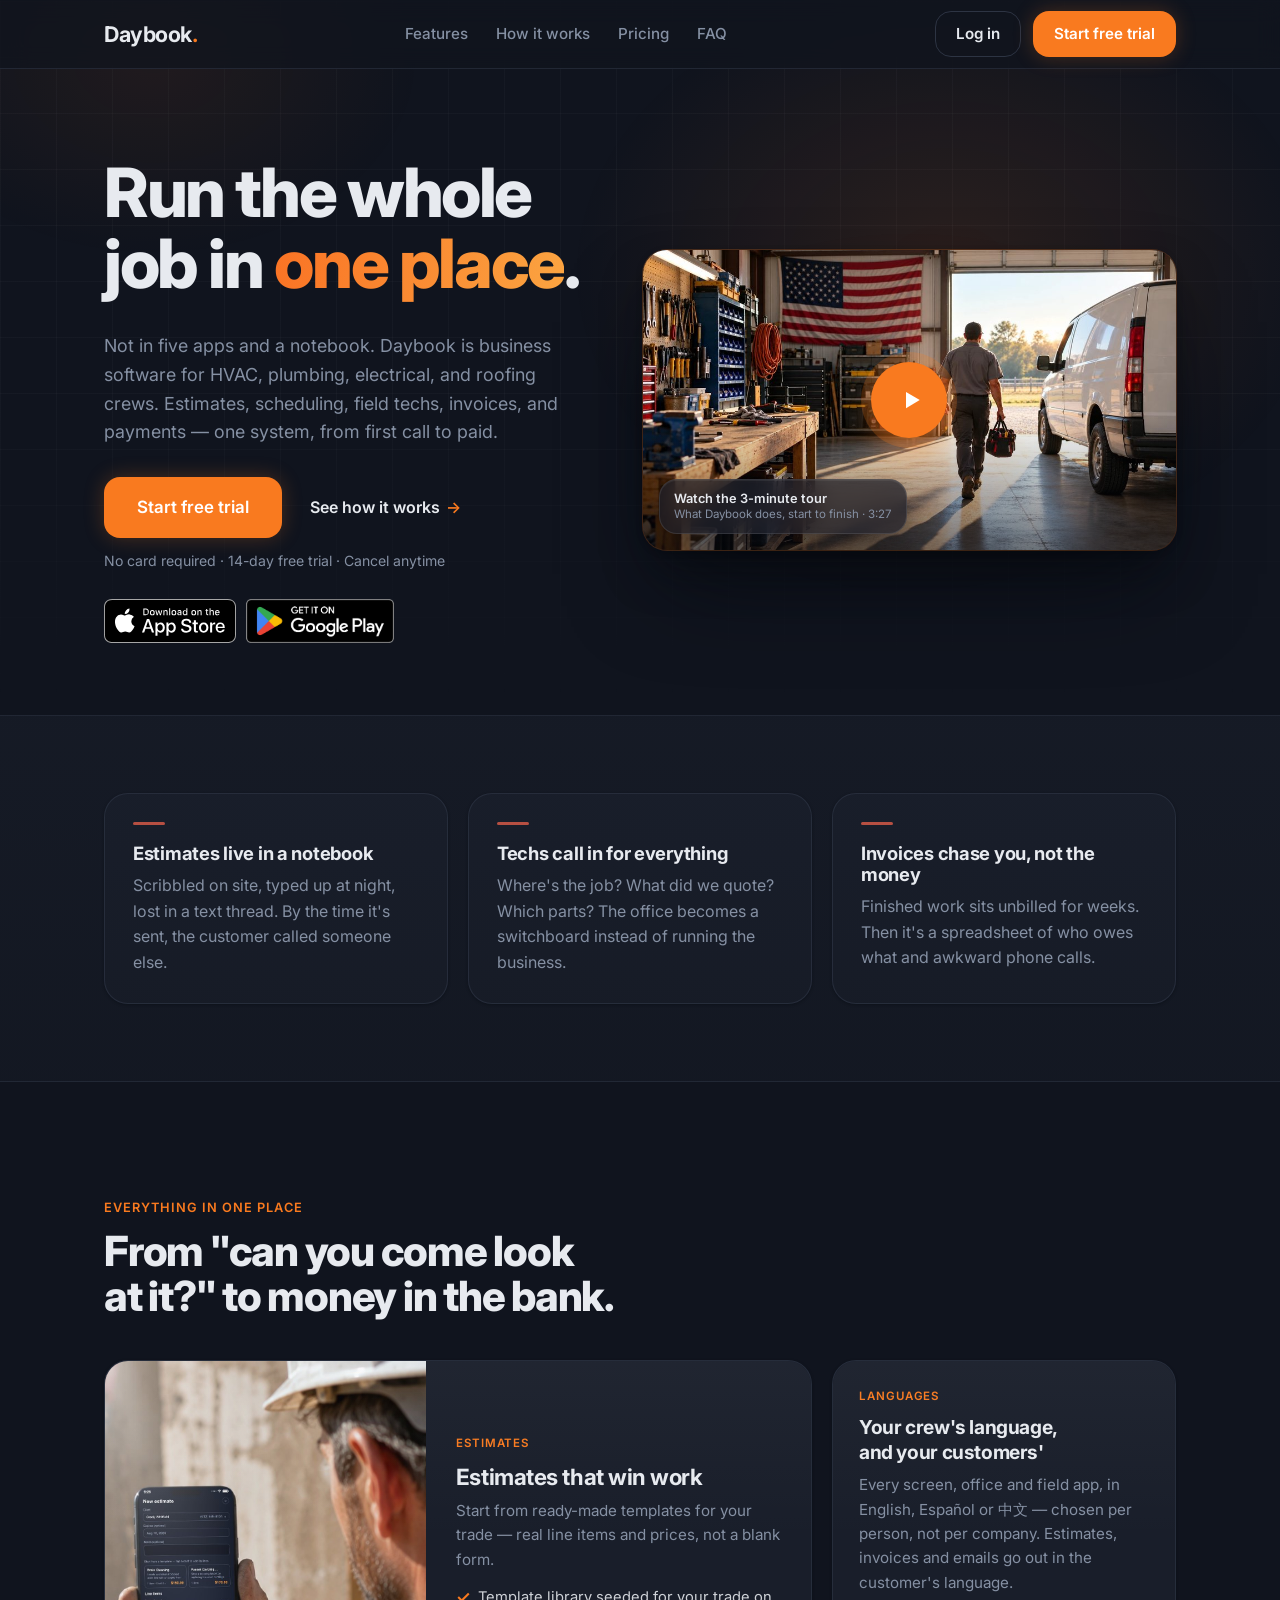
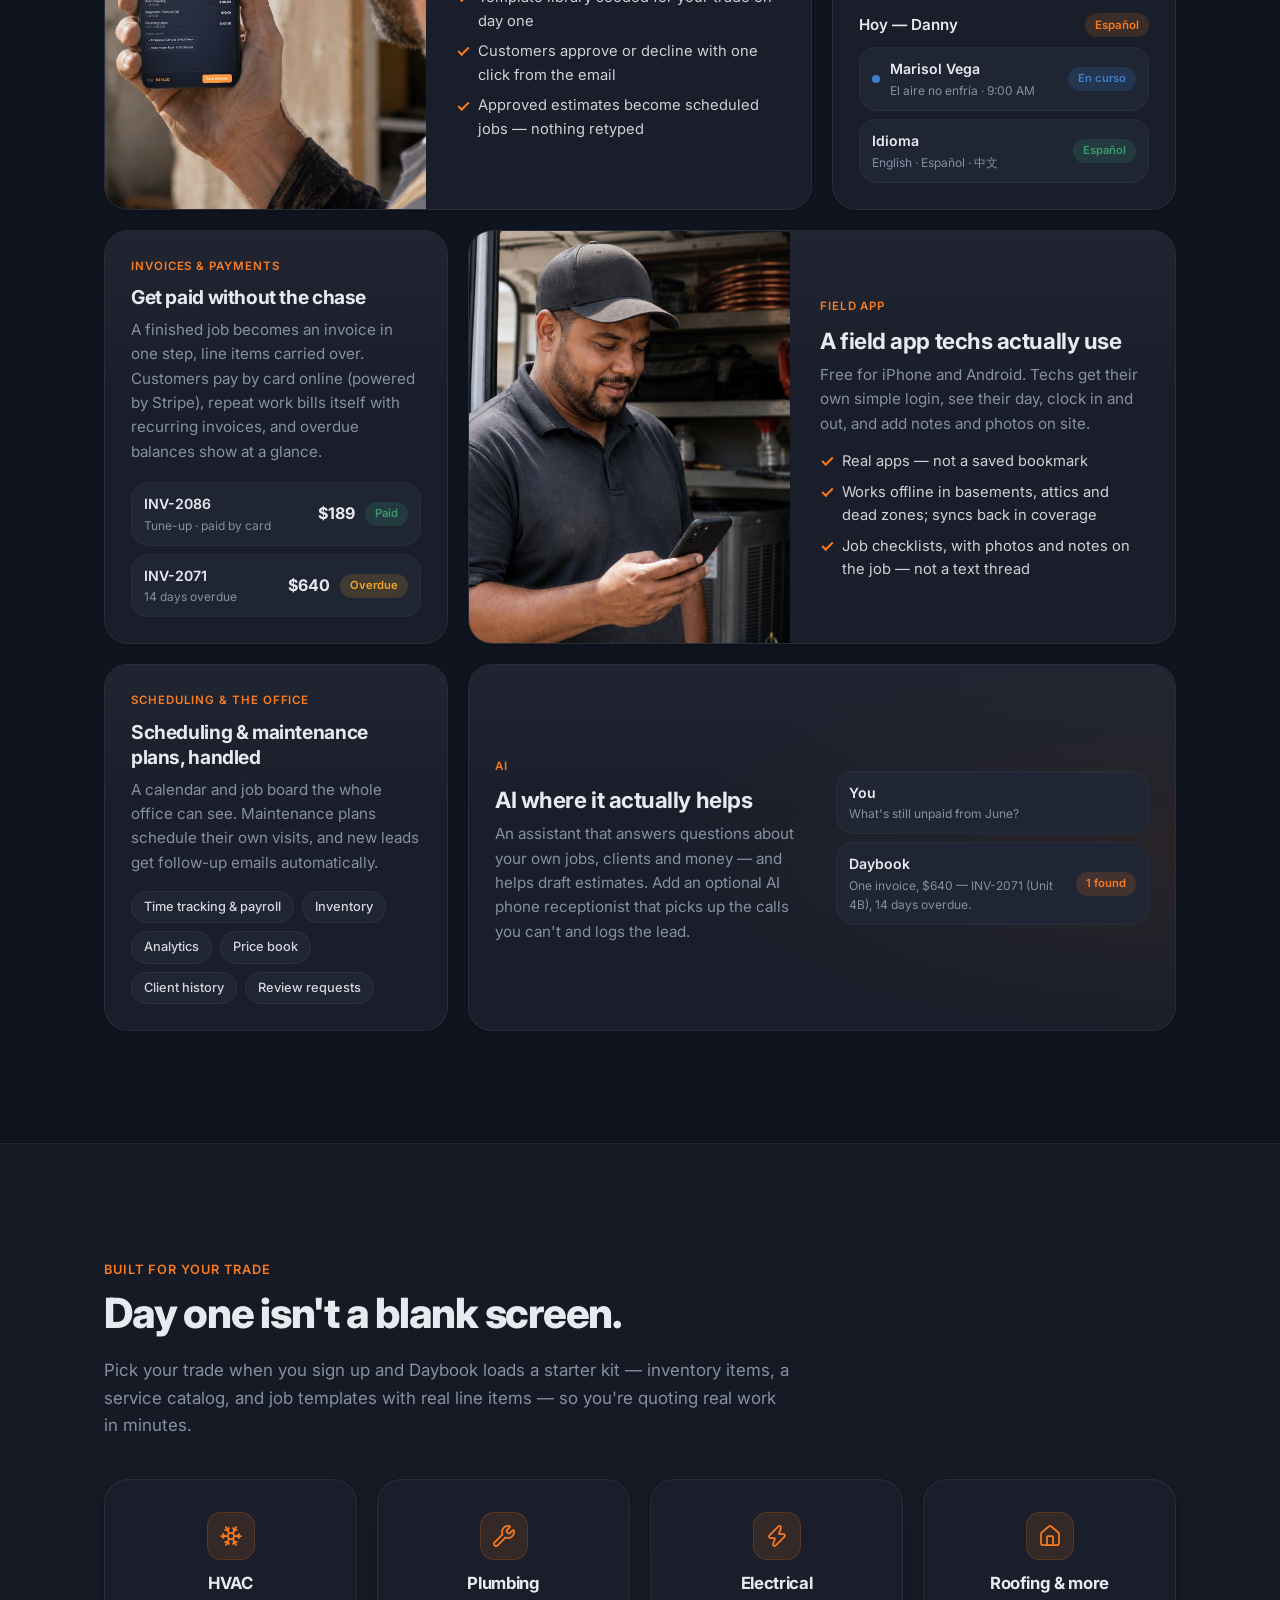
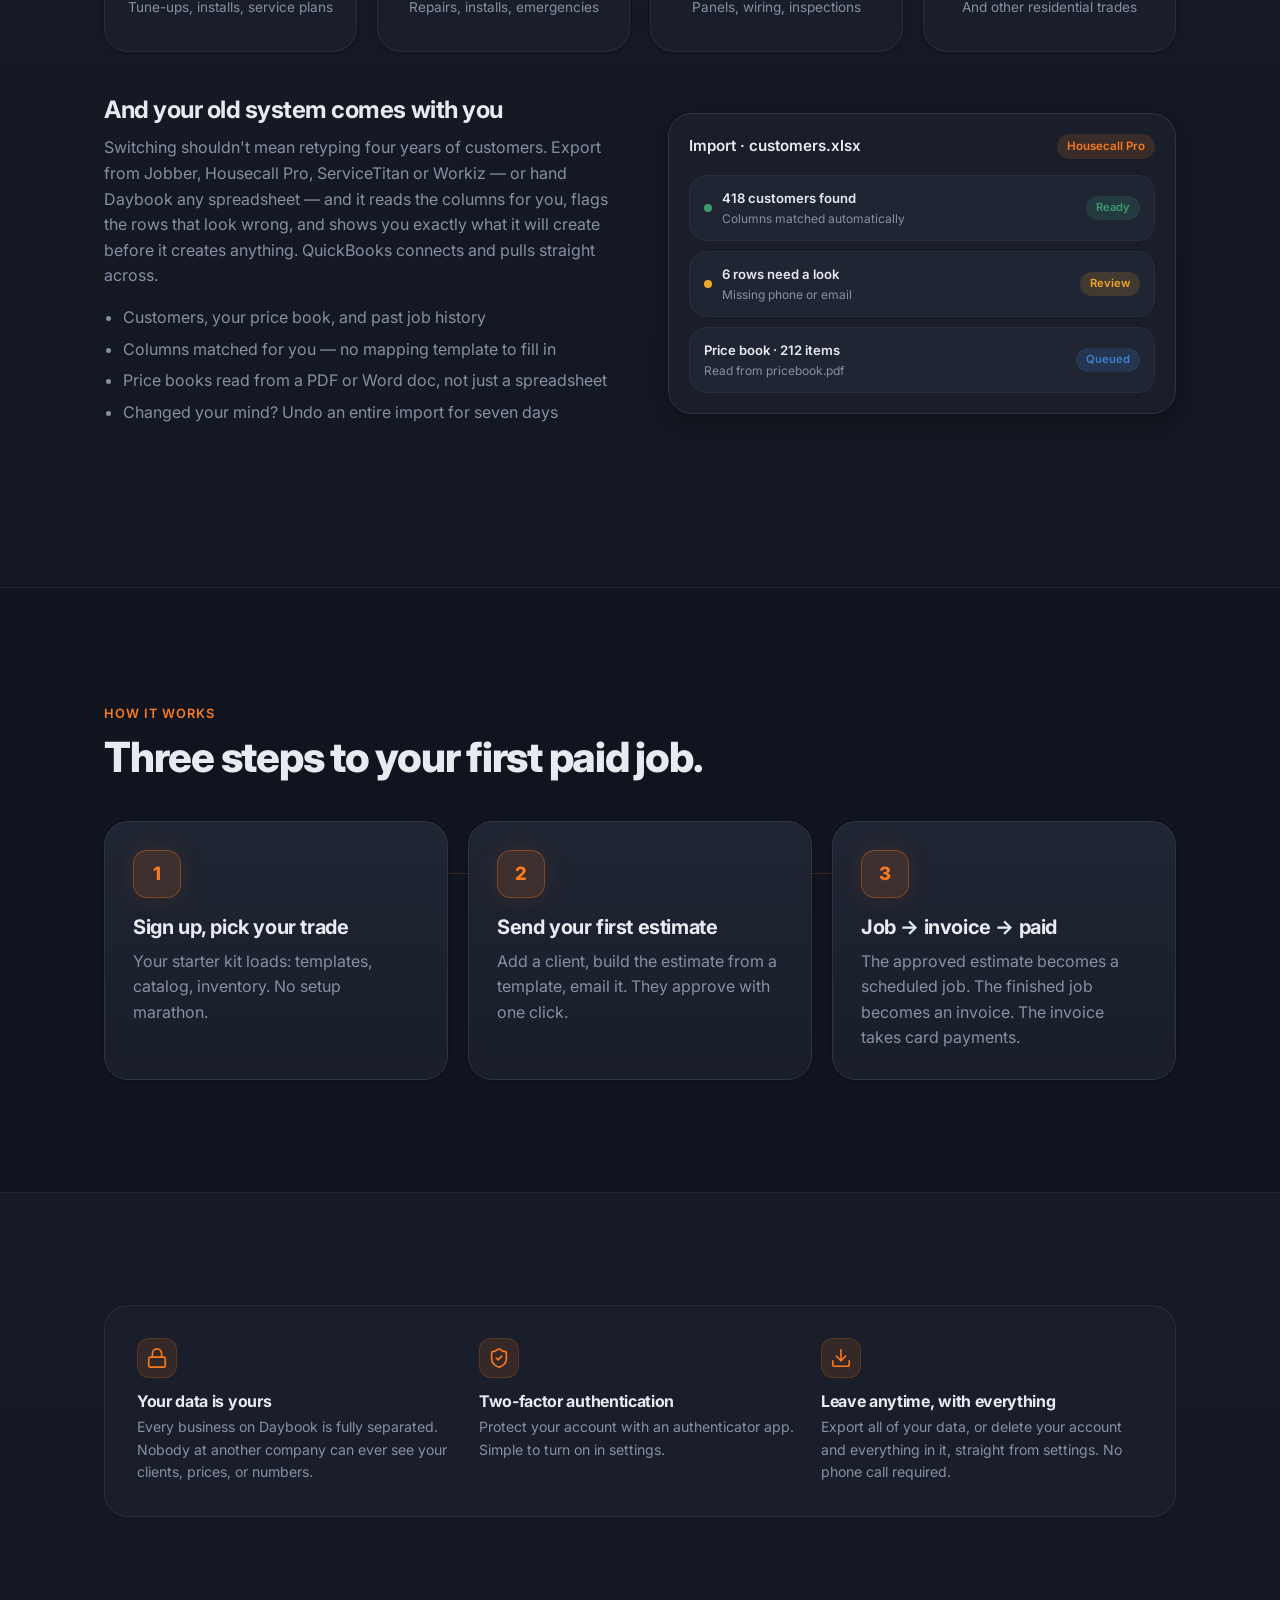
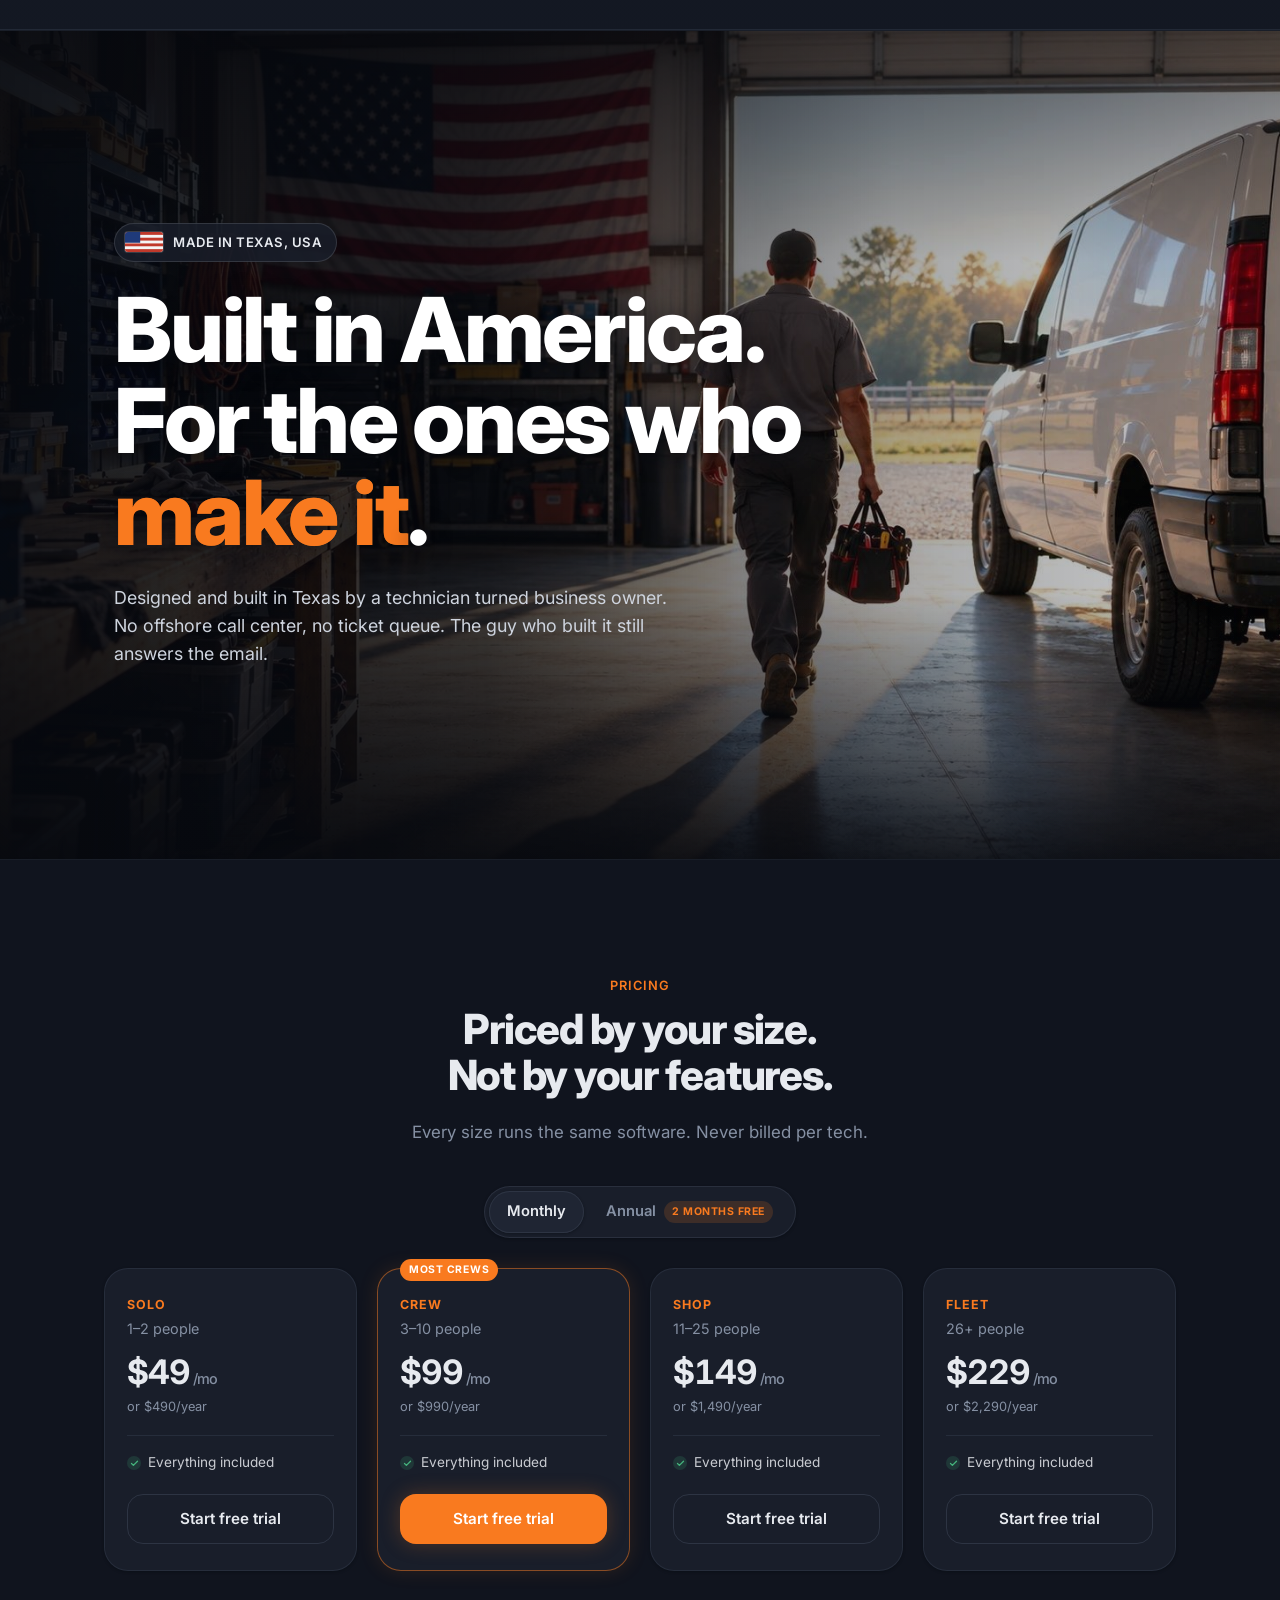
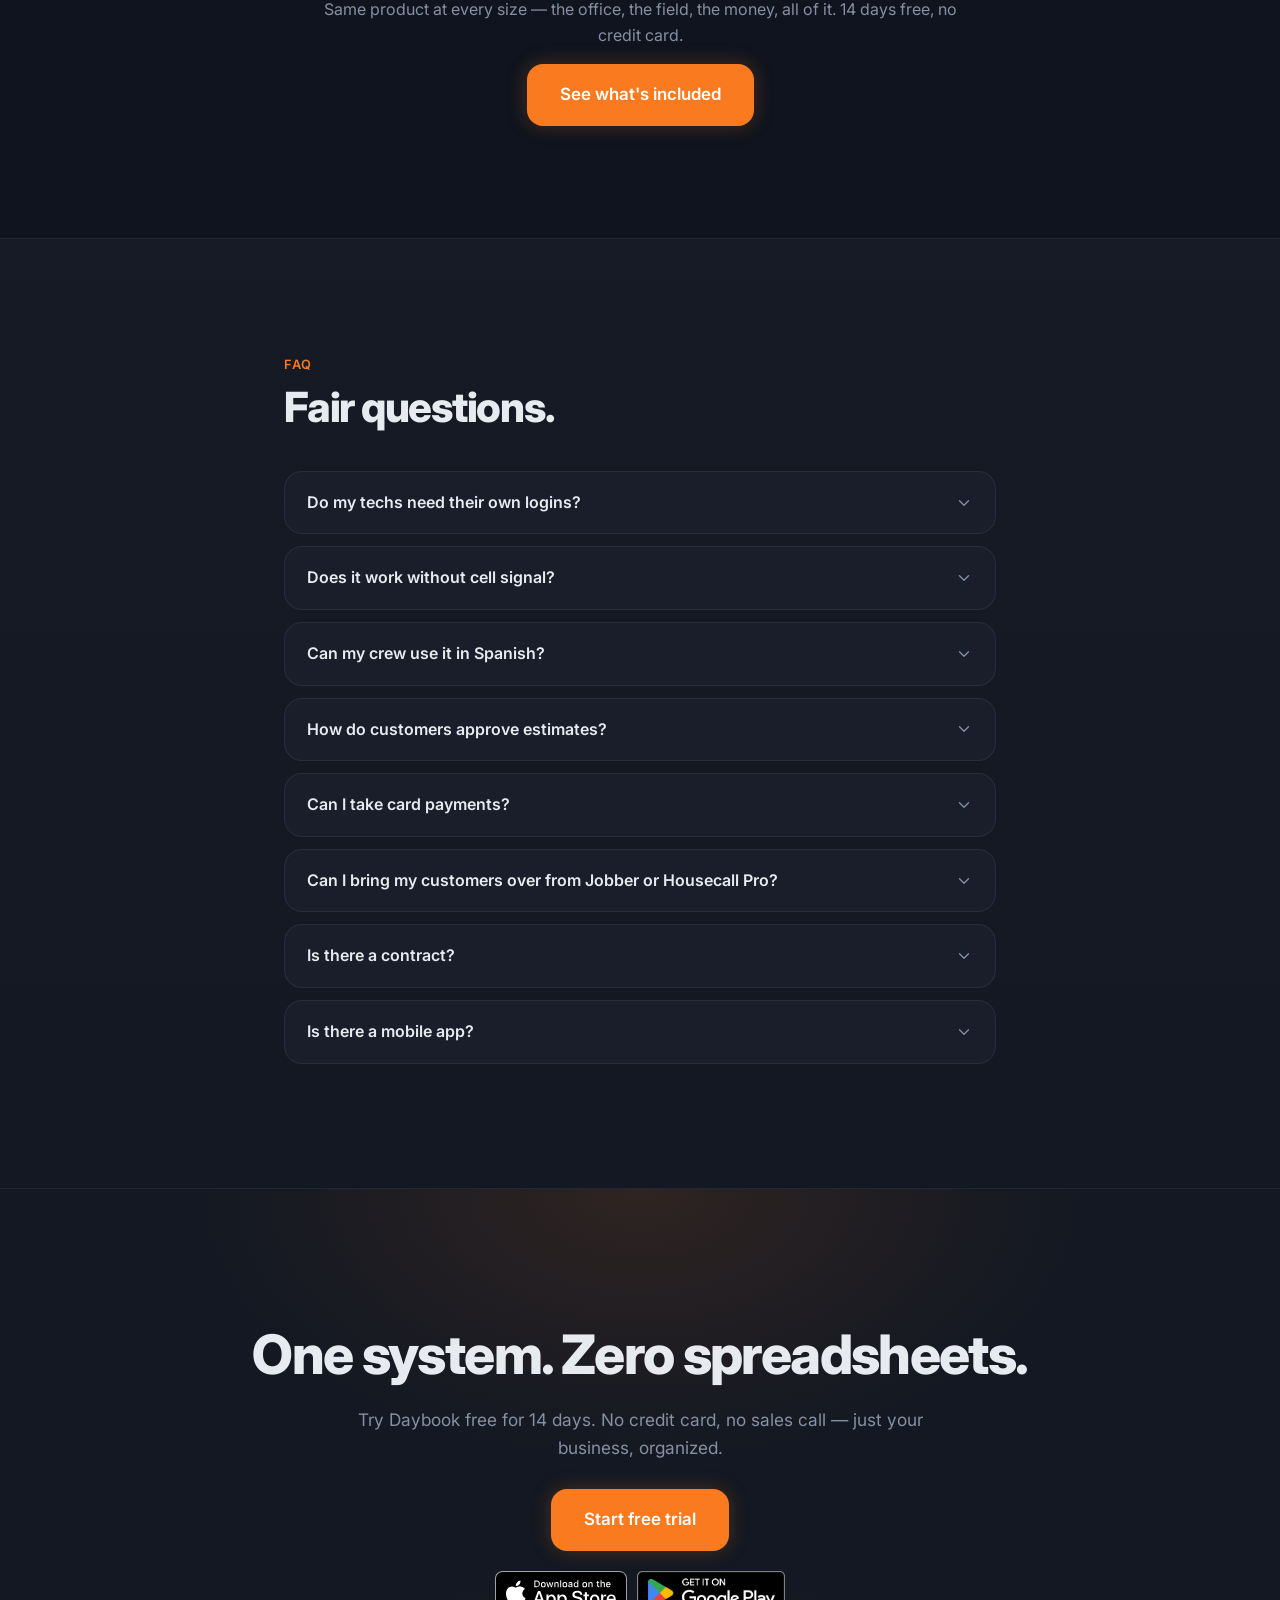
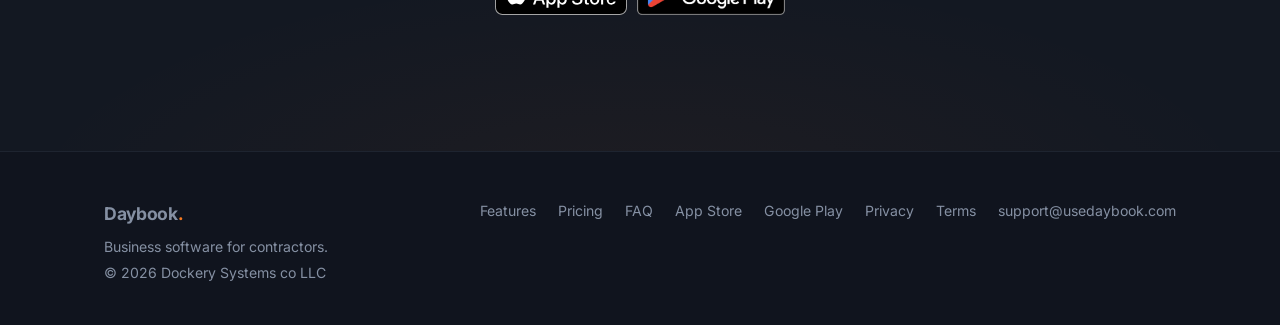
==== commit 9345a433: "Built in America band above pricing A full-bleed section between "how it works" and pricing: the sho" ====
--- a/index.html
+++ b/index.html
@@ -334,6 +334,26 @@
   </section>
 
   <!-- ── Pricing ──────────────────────────────────────────────── -->
+  <!-- ── Built in America ─────────────────────────────────────── -->
+  <section class="america" aria-labelledby="america-title">
+    <picture class="america-bg" aria-hidden="true">
+      <source media="(max-width: 700px)" srcset="/assets/img/america-shop-960.jpg">
+      <img src="/assets/img/america-shop.jpg" alt="" width="1672" height="940" loading="lazy" decoding="async">
+    </picture>
+    <div class="container america-inner reveal">
+      <p class="america-eyebrow">
+        <svg class="america-flag" viewBox="0 0 38 20" width="38" height="20" aria-hidden="true" focusable="false">
+          <rect width="38" height="20" fill="#f5f5f5"/>
+          <g fill="#c0392b"><rect y="0" width="38" height="2.86"/><rect y="5.71" width="38" height="2.86"/><rect y="11.43" width="38" height="2.86"/><rect y="17.14" width="38" height="2.86"/></g>
+          <rect width="15.2" height="10.77" fill="#1f3a7a"/>
+        </svg>
+        Made in Texas, USA
+      </p>
+      <h2 class="america-title" id="america-title">Built in America.<br>For the ones who <span class="hl">make it</span>.</h2>
+      <p class="america-sub">Designed and built in Texas by a technician turned business owner. No offshore call center, no ticket queue. The guy who built it still answers the email.</p>
+    </div>
+  </section>
+
   <section class="section chapter" id="pricing">
     <div class="container">
       <div class="section-head reveal" style="text-align:center;margin-left:auto;margin-right:auto">
--- a/assets/styles.css
+++ b/assets/styles.css
@@ -855,6 +855,85 @@
   .hero-video-chip { left: 10px; bottom: 10px; padding: 8px 11px; }
   .hero-video-chip-sub { display: none; }
   .video-modal-close { top: -46px; right: 0; }
+}
+
+/* ── Built in America ──────────── */
+/* A full-bleed band: the shop-and-flag photo behind a very large line of
+   type. The photo is darkened from the left so the words carry, and from the
+   bottom so the band seats onto the pricing section below it. */
+.america {
+  position: relative;
+  isolation: isolate;
+  overflow: hidden;
+  padding: clamp(104px, 15vw, 200px) 0;
+  background: hsl(222 40% 4%);
+  border-top: 1px solid hsl(var(--border) / 0.5);
+  border-bottom: 1px solid hsl(var(--border) / 0.5);
+}
+.america-bg,
+.america-bg img {
+  position: absolute;
+  inset: 0;
+  width: 100%;
+  height: 100%;
+  margin: 0;
+  z-index: -2;
+}
+.america-bg img { object-fit: cover; object-position: 62% 50%; }
+.america::before {
+  content: "";
+  position: absolute;
+  inset: 0;
+  z-index: -1;
+  background:
+    linear-gradient(to right, hsl(222 40% 4% / 0.92) 0%, hsl(222 40% 4% / 0.78) 38%, hsl(222 40% 4% / 0.35) 70%, hsl(222 40% 4% / 0.2) 100%),
+    linear-gradient(to top, hsl(222 40% 4% / 0.9) 0%, transparent 32%),
+    linear-gradient(to bottom, hsl(222 40% 4% / 0.55) 0%, transparent 28%);
+}
+.america-inner { max-width: 1100px; }
+.america-eyebrow {
+  display: inline-flex;
+  align-items: center;
+  gap: 10px;
+  margin: 0 0 22px;
+  padding: 8px 14px 8px 10px;
+  border-radius: 999px;
+  background: hsl(var(--card) / 0.85);
+  border: 1px solid hsl(0 0% 100% / 0.12);
+  font-size: 0.82rem;
+  font-weight: 600;
+  letter-spacing: 0.04em;
+  text-transform: uppercase;
+  color: hsl(var(--foreground));
+}
+.america-flag { flex: none; border-radius: 3px; box-shadow: 0 0 0 1px hsl(0 0% 100% / 0.15); }
+.america-title {
+  margin: 0;
+  font-size: clamp(2.6rem, 7.2vw, 5.6rem);
+  line-height: 1.02;
+  letter-spacing: -0.025em;
+  font-weight: 800;
+  color: #fff;
+  text-shadow: 0 2px 24px hsl(222 40% 4% / 0.6);
+  max-width: 12ch;
+}
+.america-title .hl { color: hsl(var(--primary)); }
+.america-sub {
+  margin: 26px 0 0;
+  max-width: 36rem;
+  font-size: 1.12rem;
+  line-height: 1.55;
+  color: hsl(218 20% 84%);
+}
+@media (max-width: 700px) {
+  .america { padding: 88px 0; }
+  .america-title { max-width: none; }
+  .america::before {
+    background:
+      linear-gradient(to right, hsl(222 40% 4% / 0.9) 0%, hsl(222 40% 4% / 0.72) 60%, hsl(222 40% 4% / 0.5) 100%),
+      linear-gradient(to top, hsl(222 40% 4% / 0.9) 0%, transparent 32%);
+  }
+  .america-sub { font-size: 1.02rem; }
 }
 
 /* ── pricing ──────────────── */
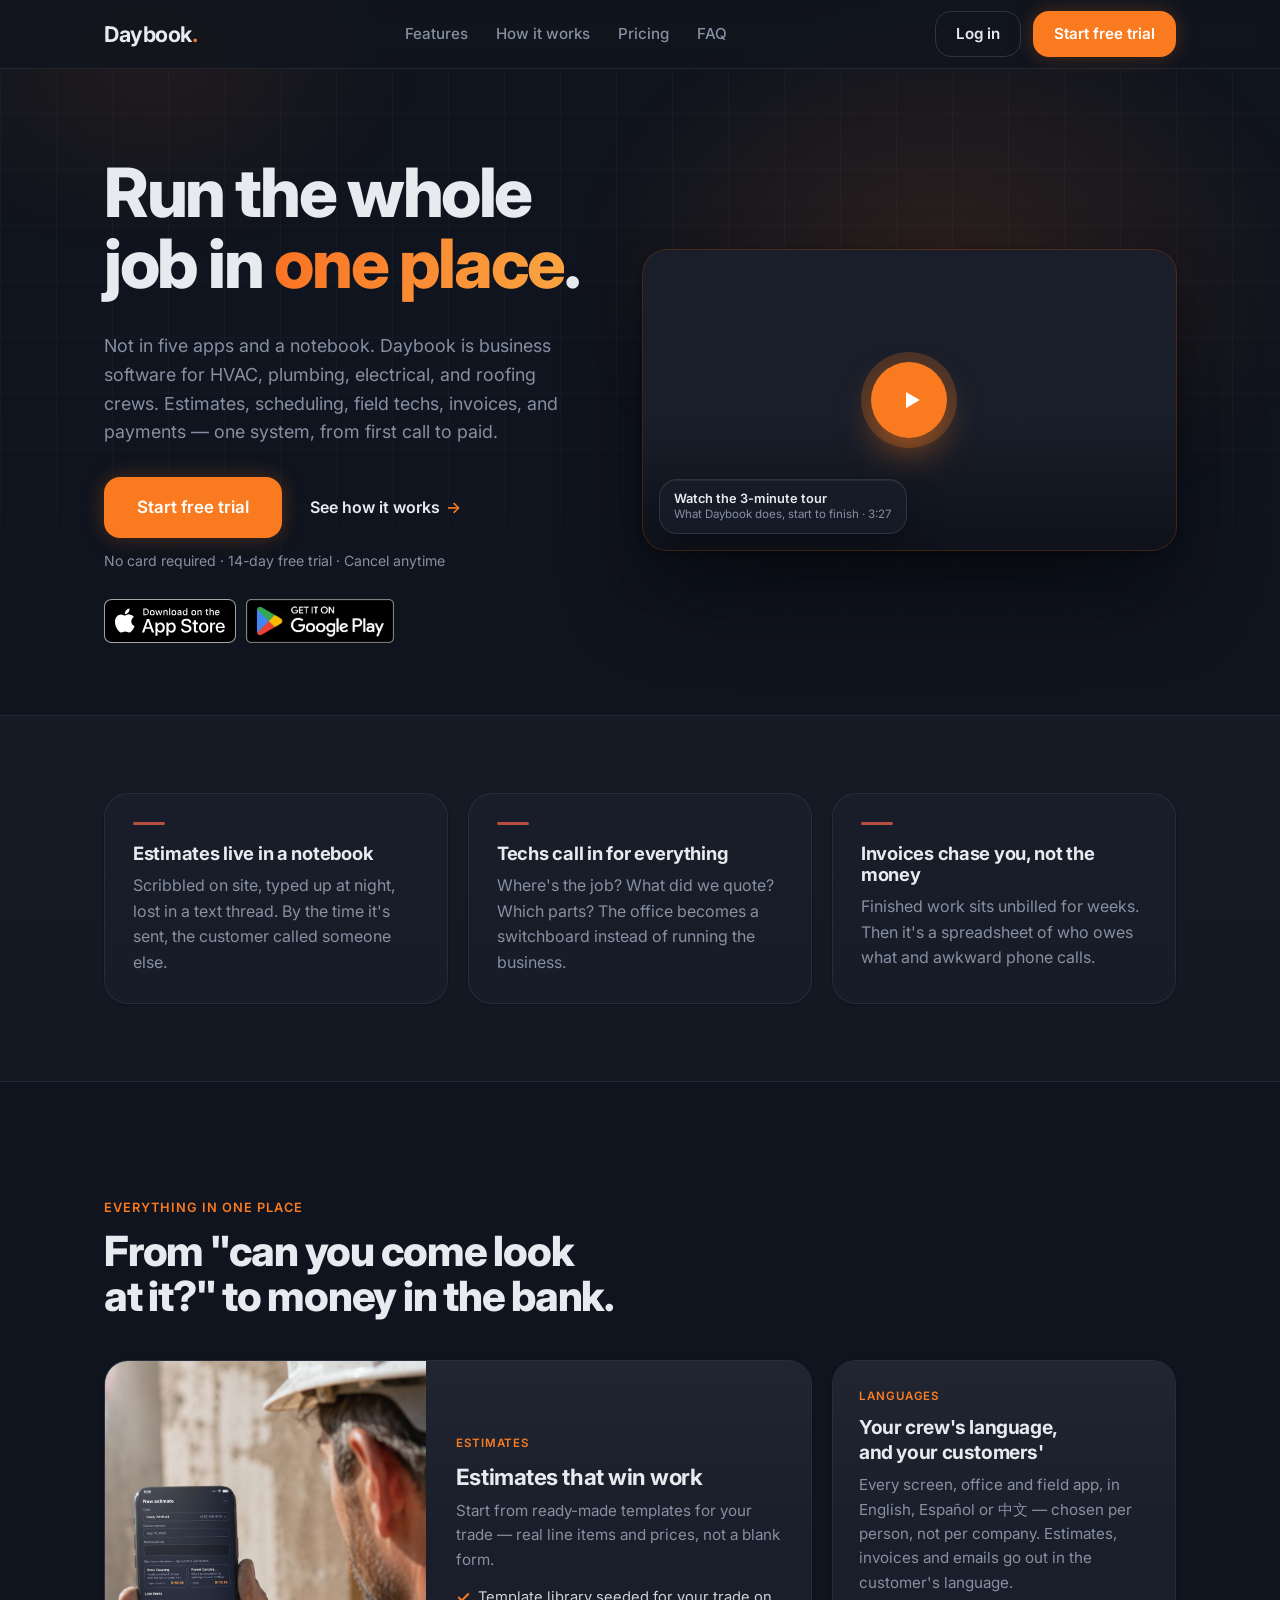
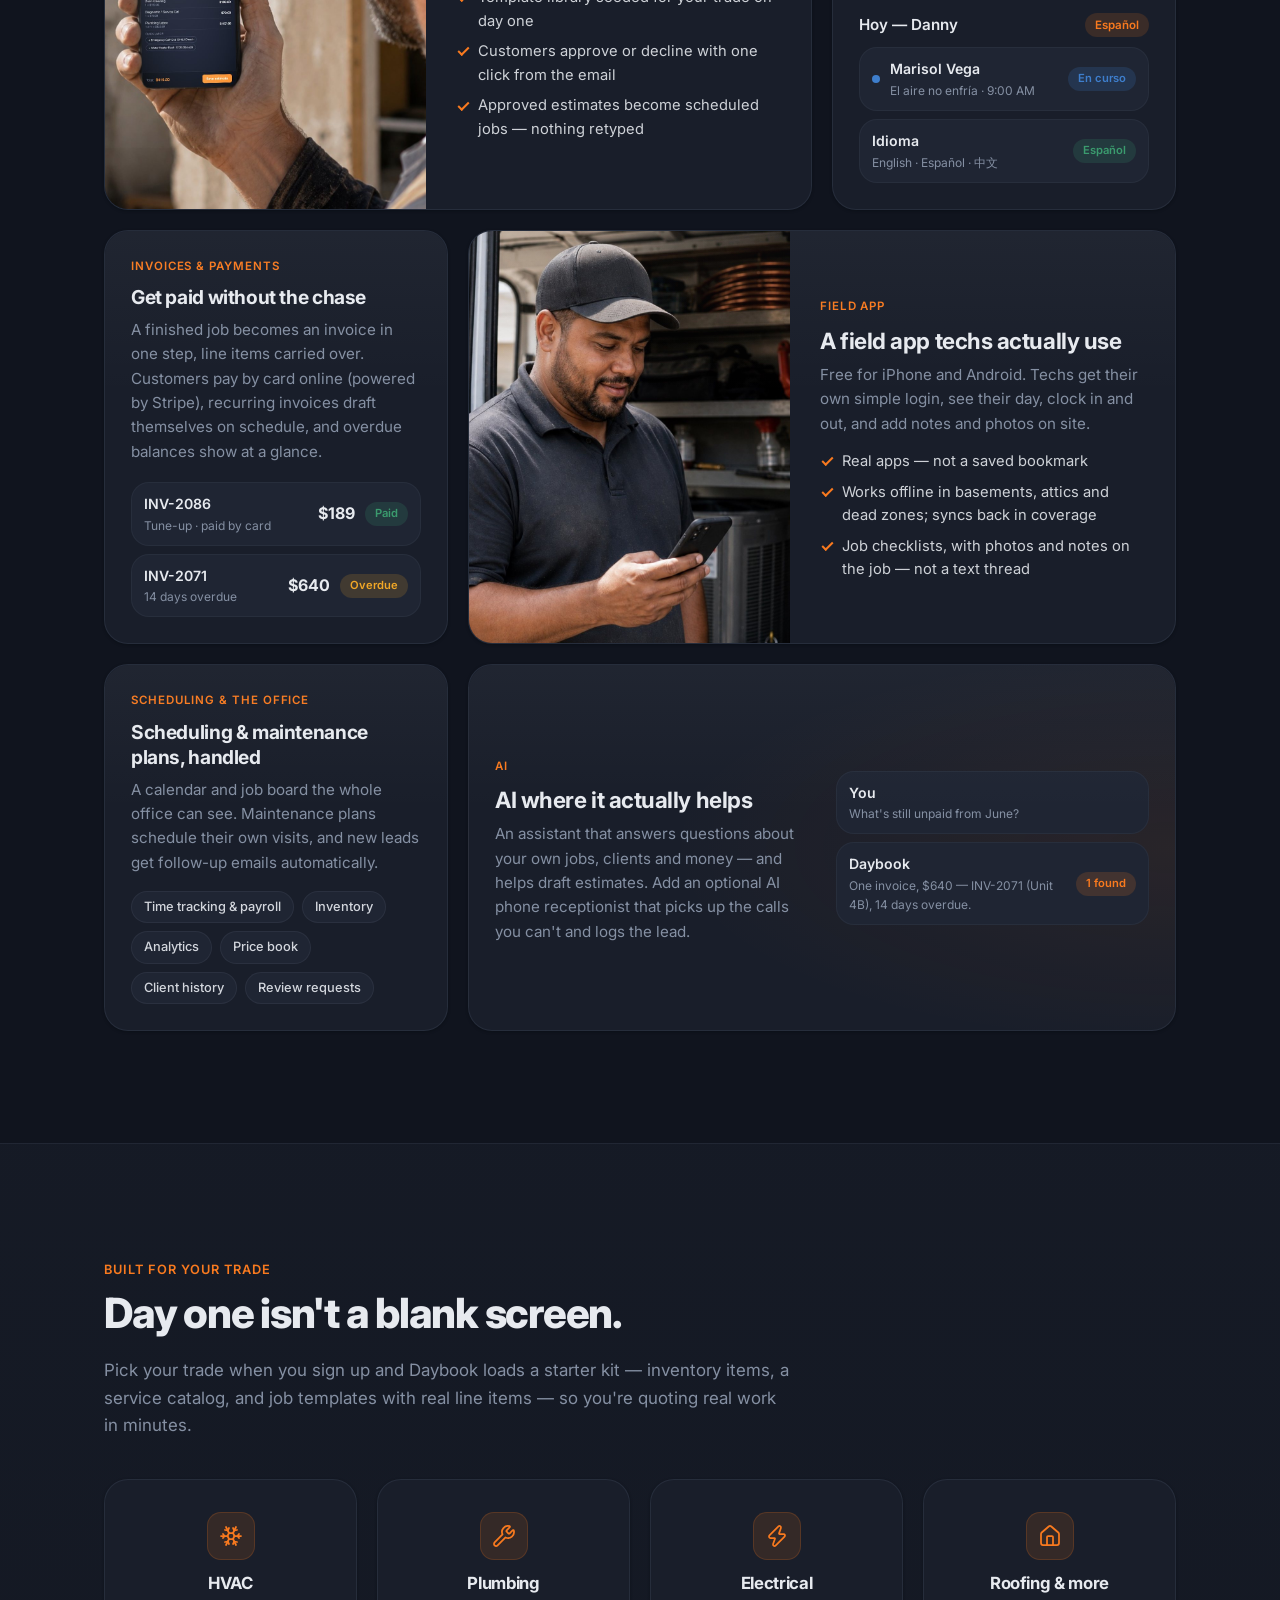
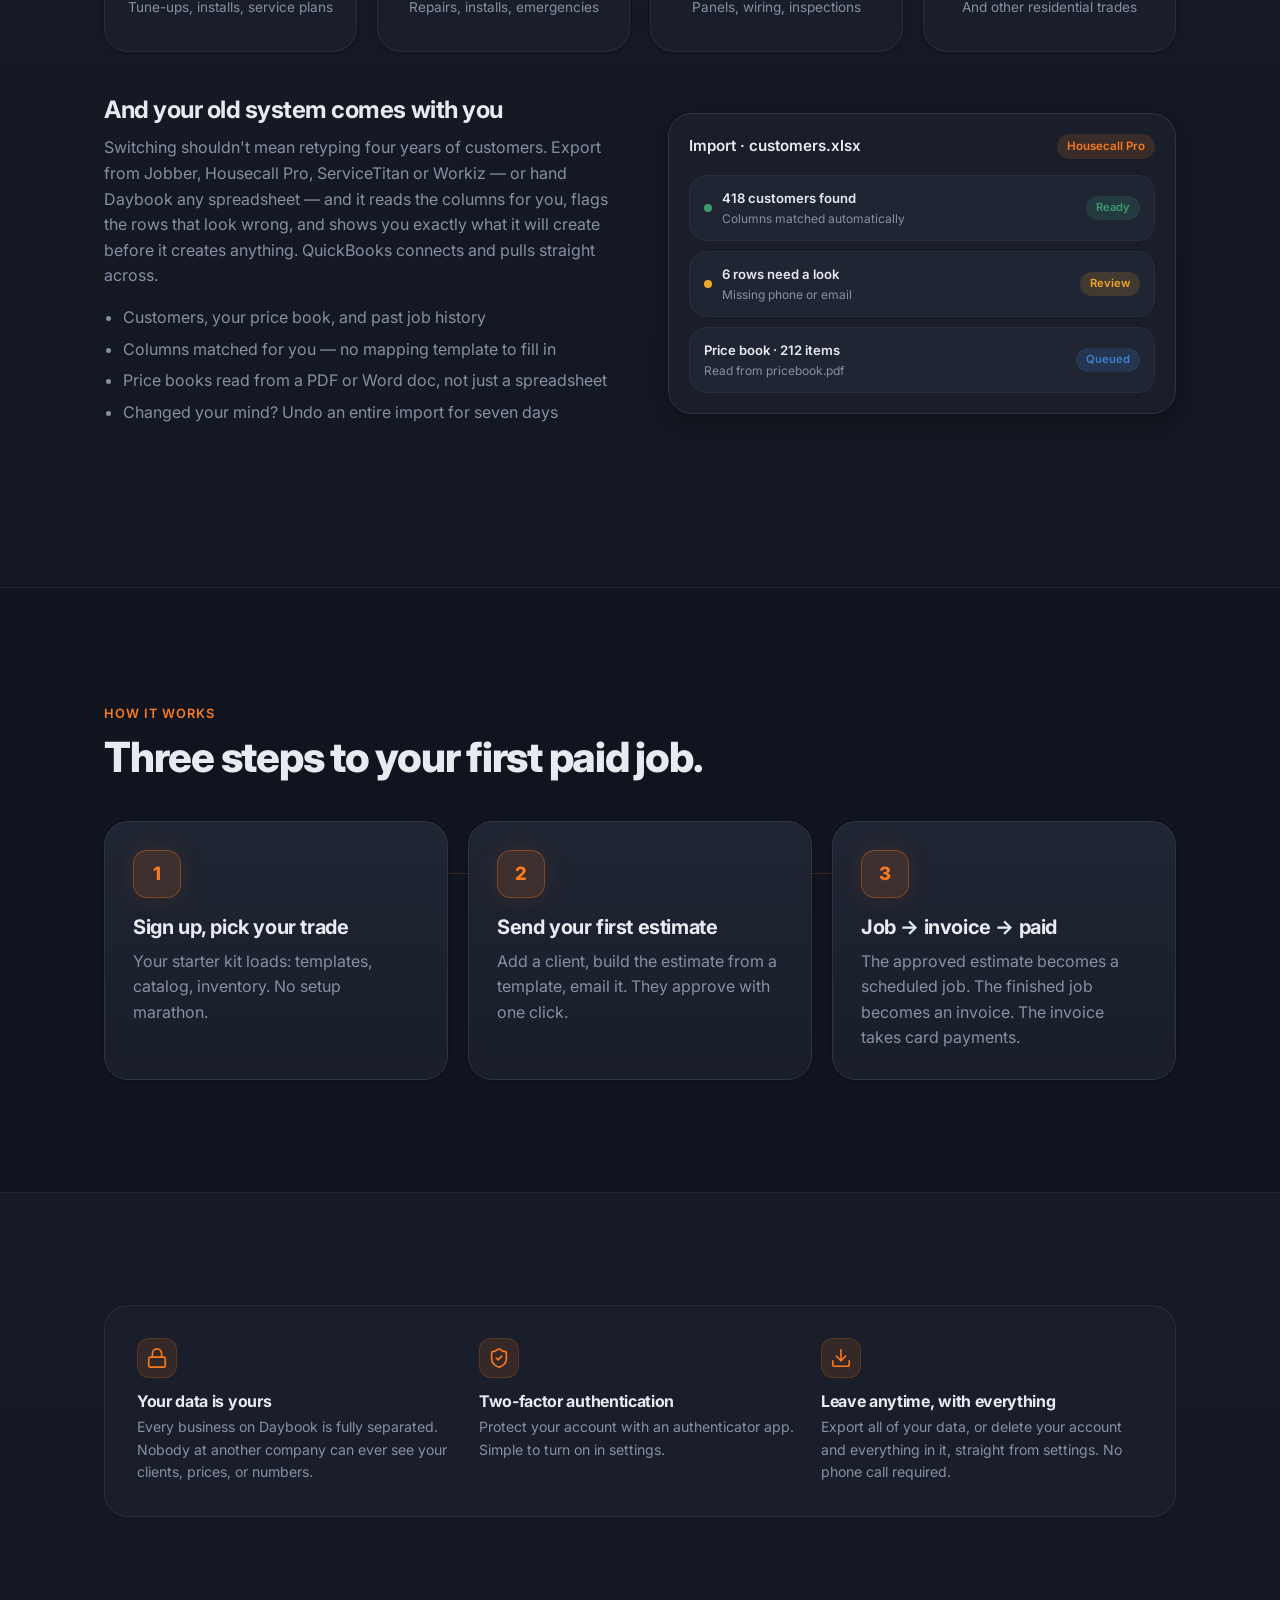
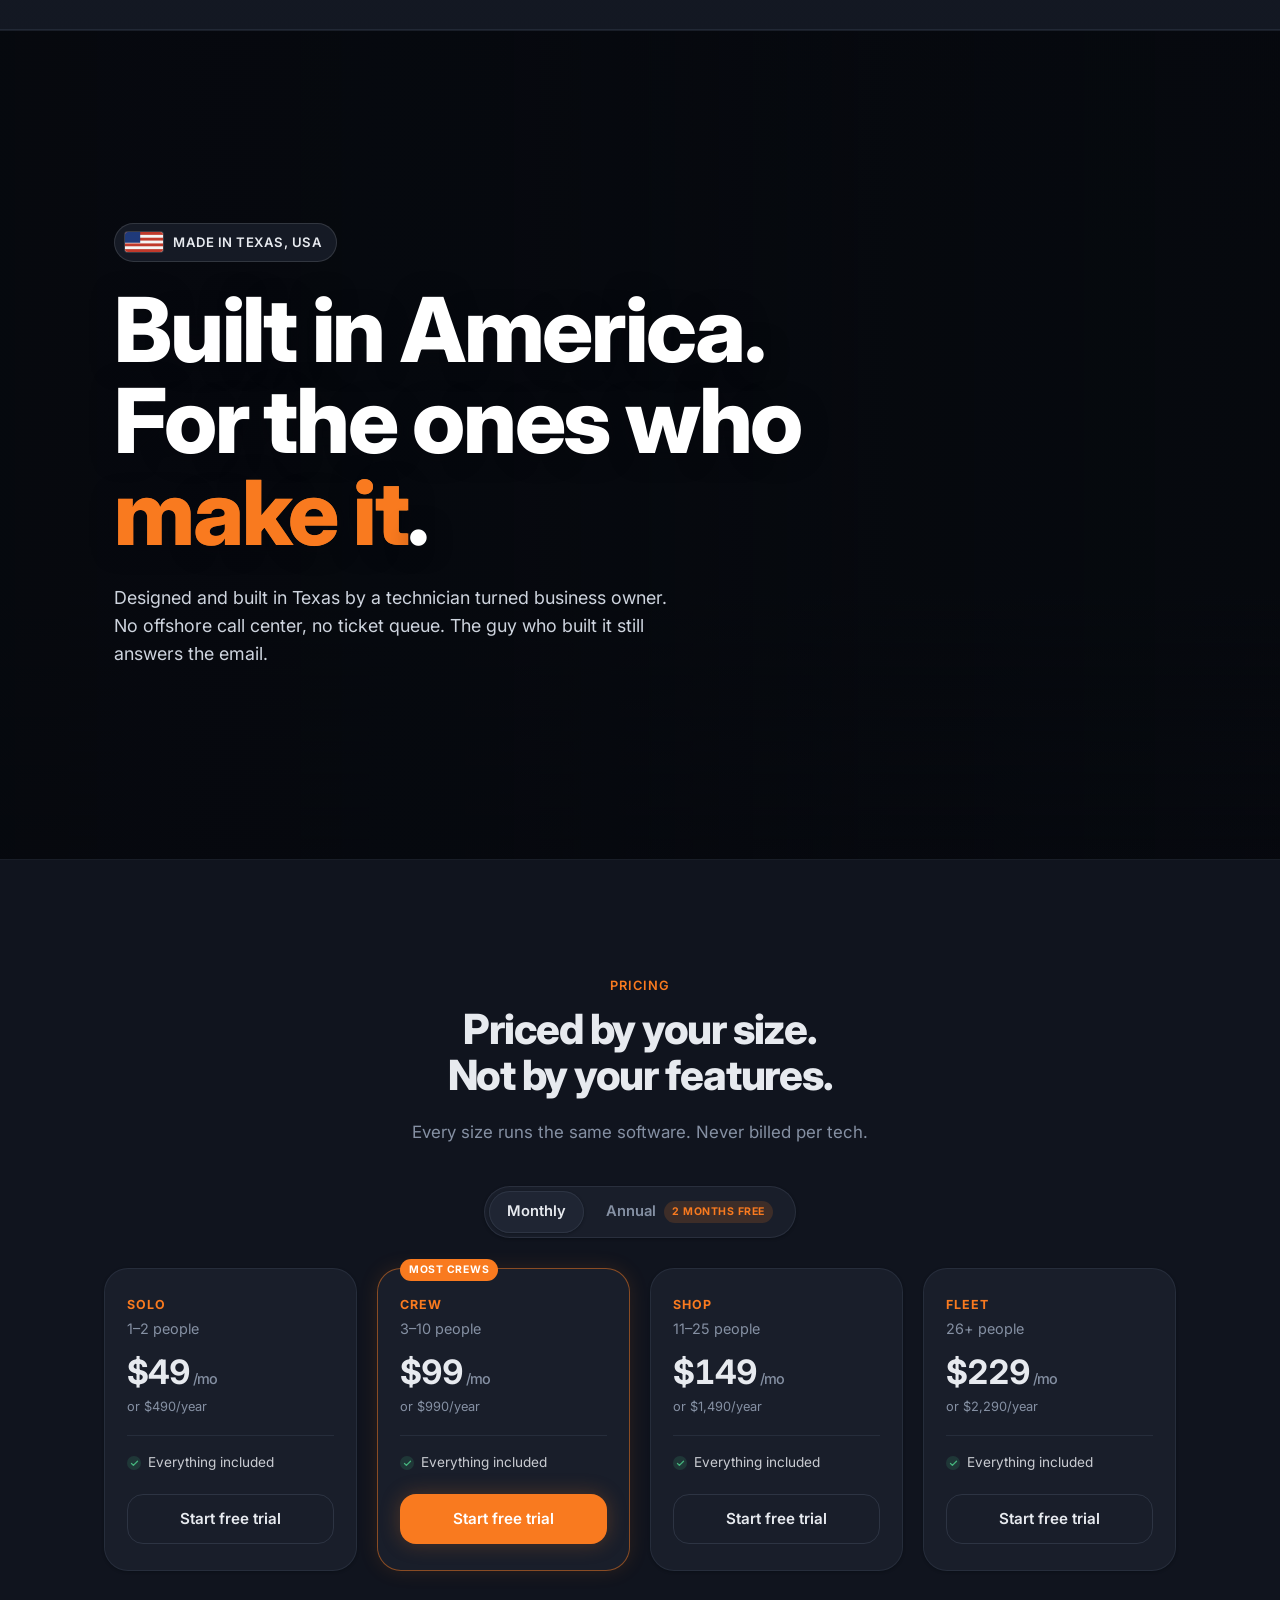
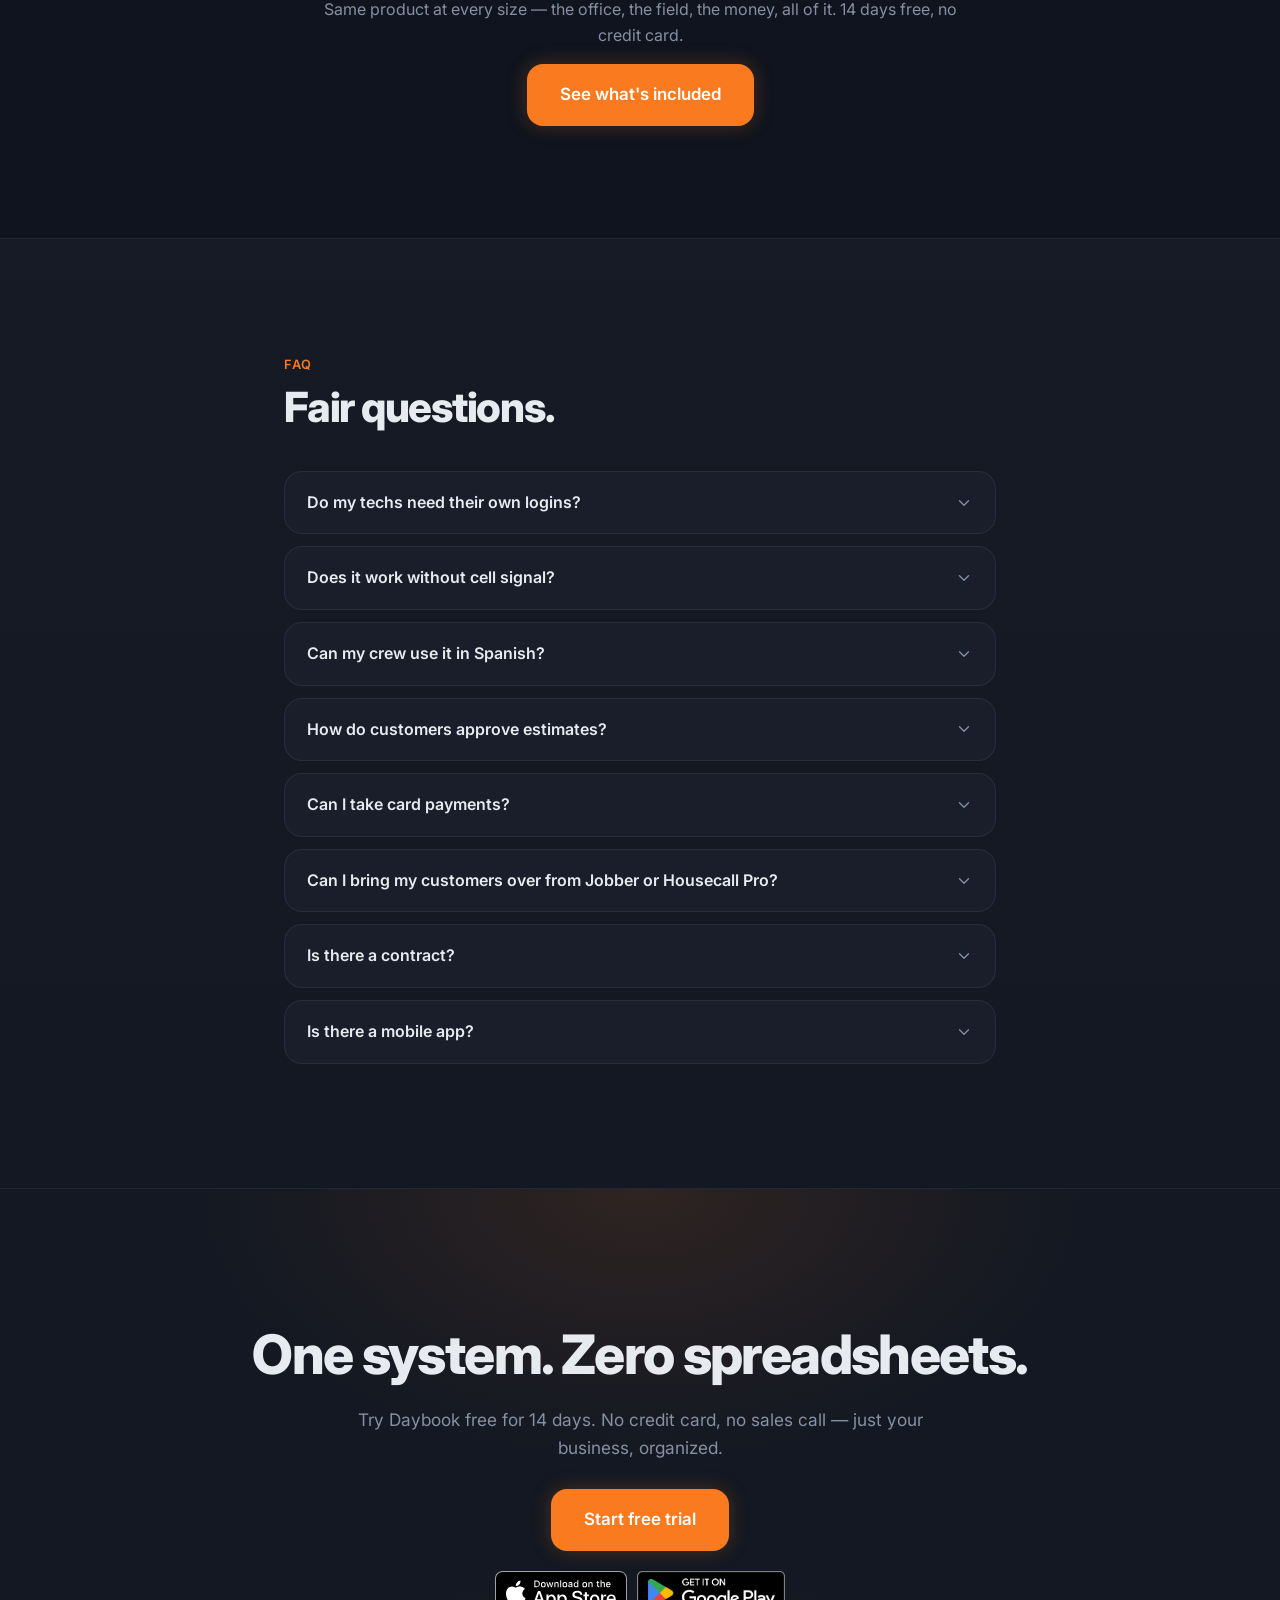
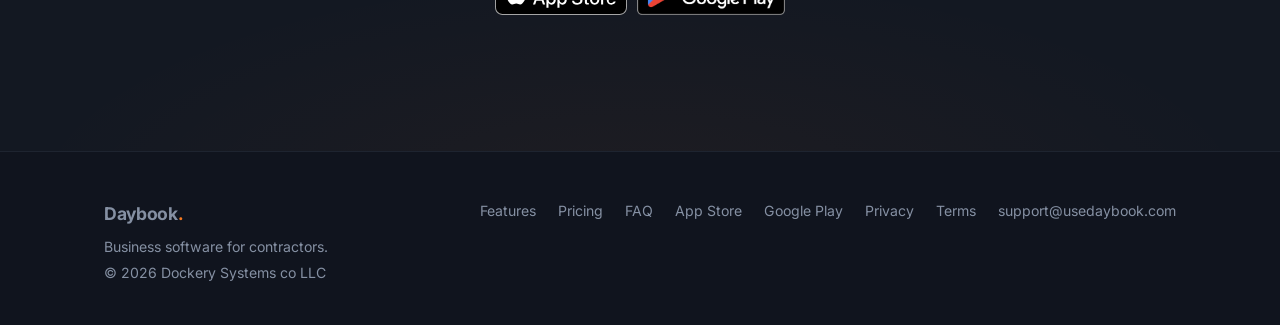
==== commit 5077ecf6: "Merge cd553cc9c2e8d87e33fbfac83e8b56fcd311a315 into 3faf43e934e2702d7b8a71b13176b1a793a3c7d3" ====
--- a/index.html
+++ b/index.html
@@ -194,7 +194,7 @@
         <article class="bento-tile">
           <span class="bento-tag">Invoices &amp; payments</span>
           <h3>Get paid without the chase</h3>
-          <p>A finished job becomes an invoice in one step, line items carried over. Customers pay by card online (powered by Stripe), repeat work bills itself with recurring invoices, and overdue balances show at a glance.</p>
+          <p>A finished job becomes an invoice in one step, line items carried over. Customers pay by card online (powered by Stripe), recurring invoices draft themselves on schedule, and overdue balances show at a glance.</p>
           <div class="bento-mock hide-phone" role="img" aria-label="Stylized invoices preview">
             <div class="mock-row"><div class="grow"><div class="name">INV-2086</div><div class="sub">Tune-up · paid by card</div></div><span class="amt">$189</span><span class="pill pill-complete">Paid</span></div>
             <div class="mock-row"><div class="grow"><div class="name">INV-2071</div><div class="sub">14 days overdue</div></div><span class="amt">$640</span><span class="pill pill-attention">Overdue</span></div>
